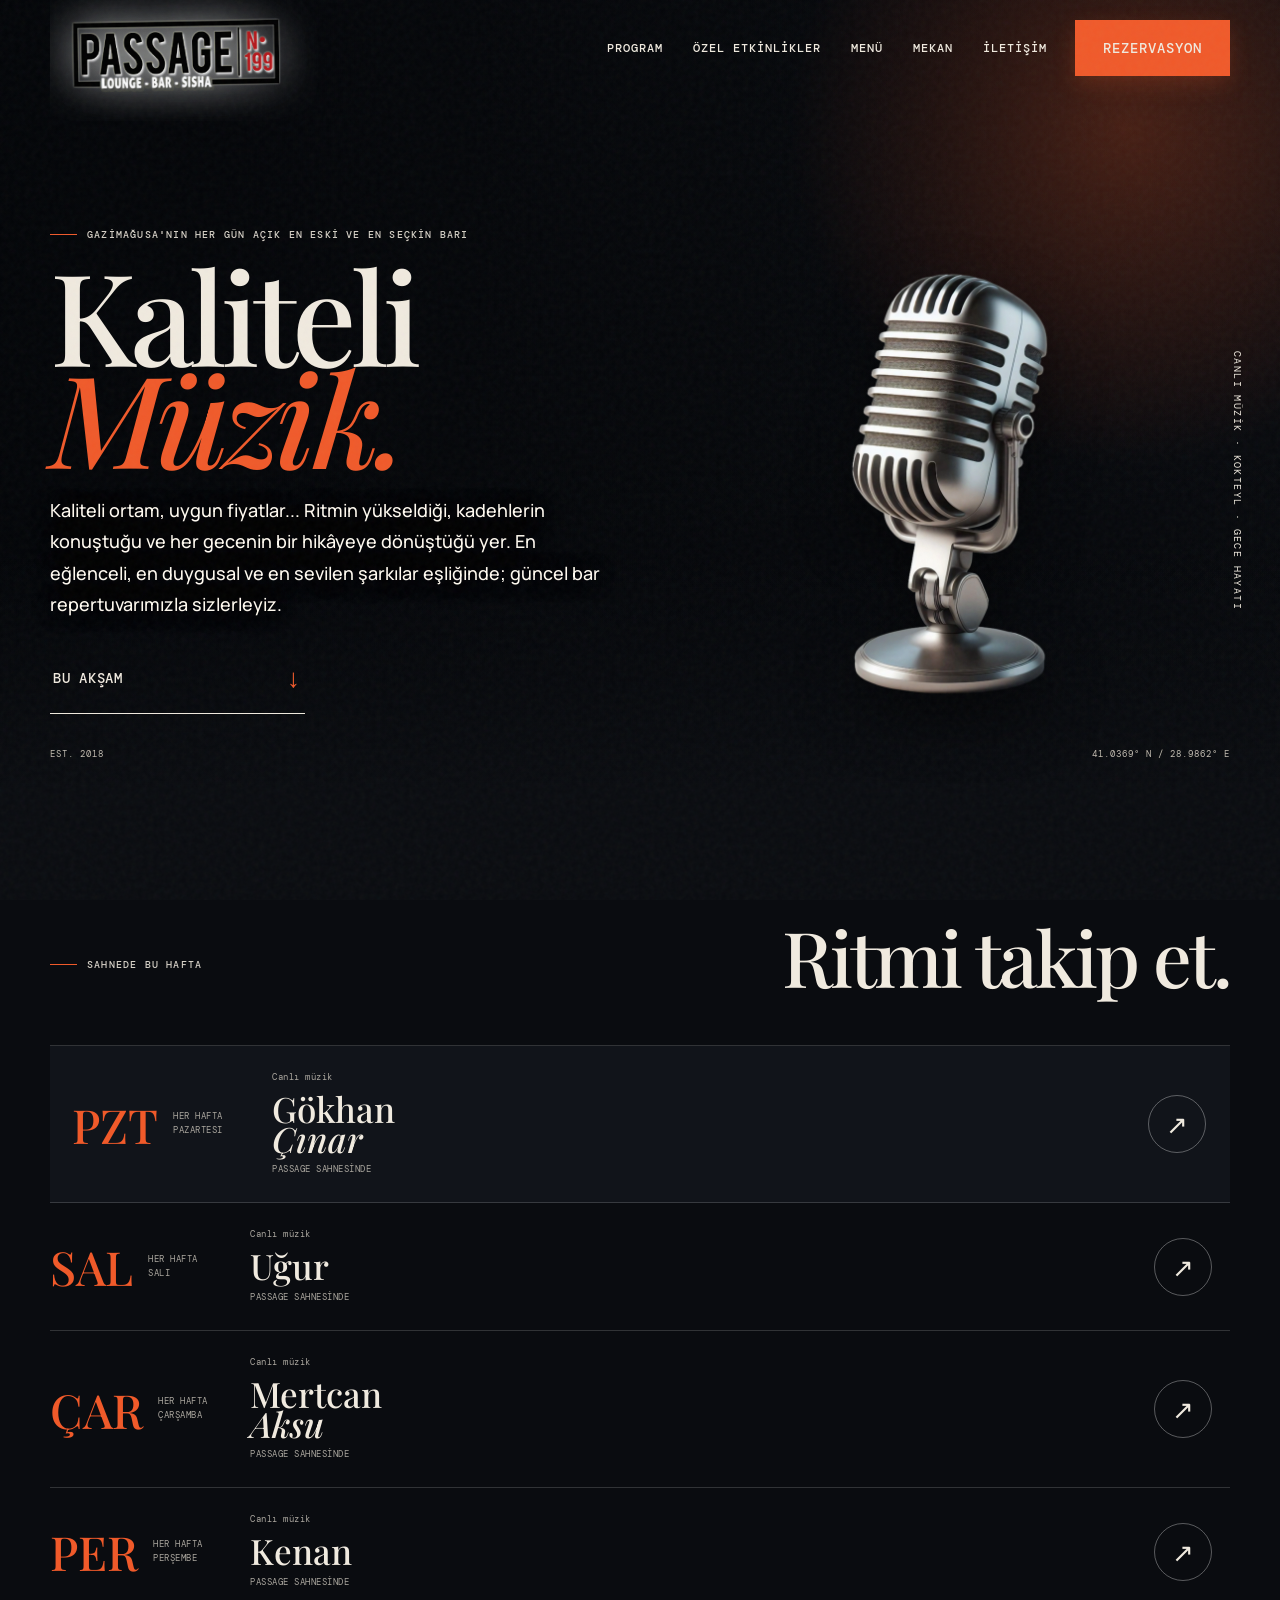
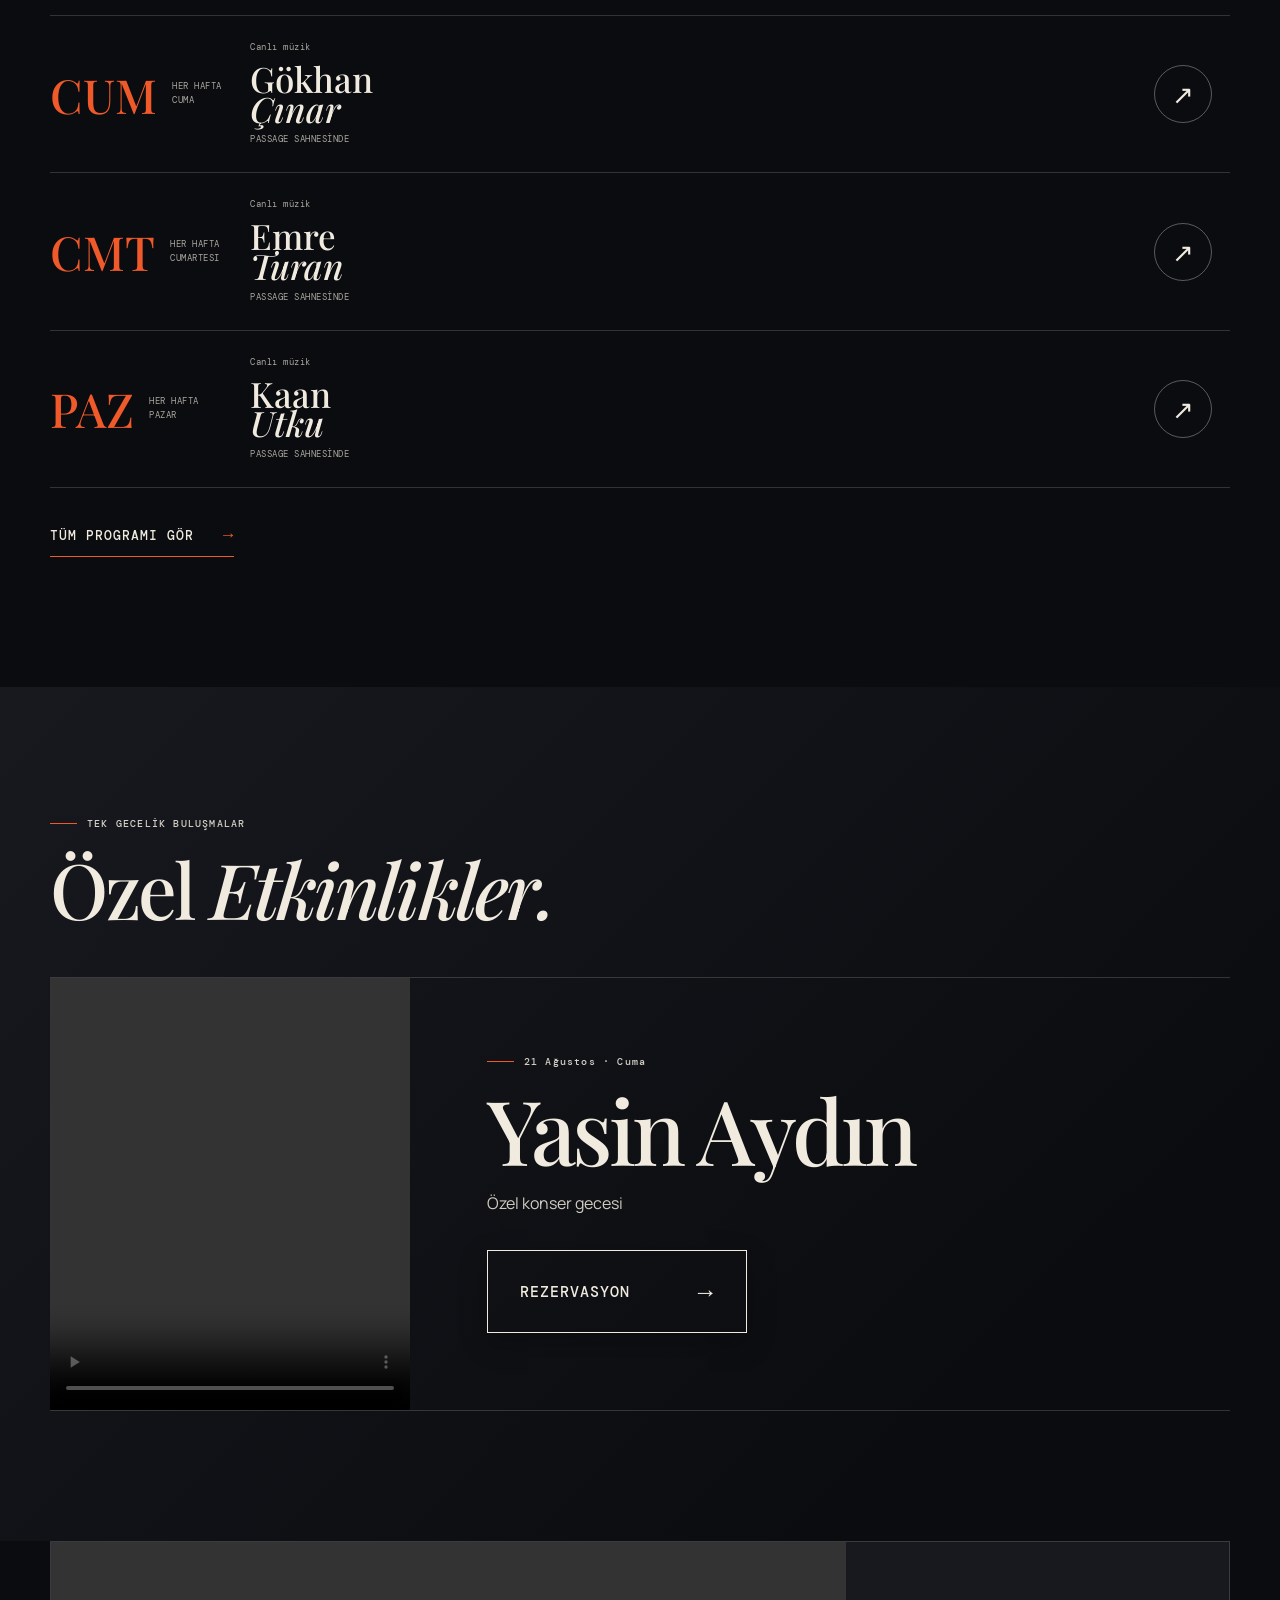
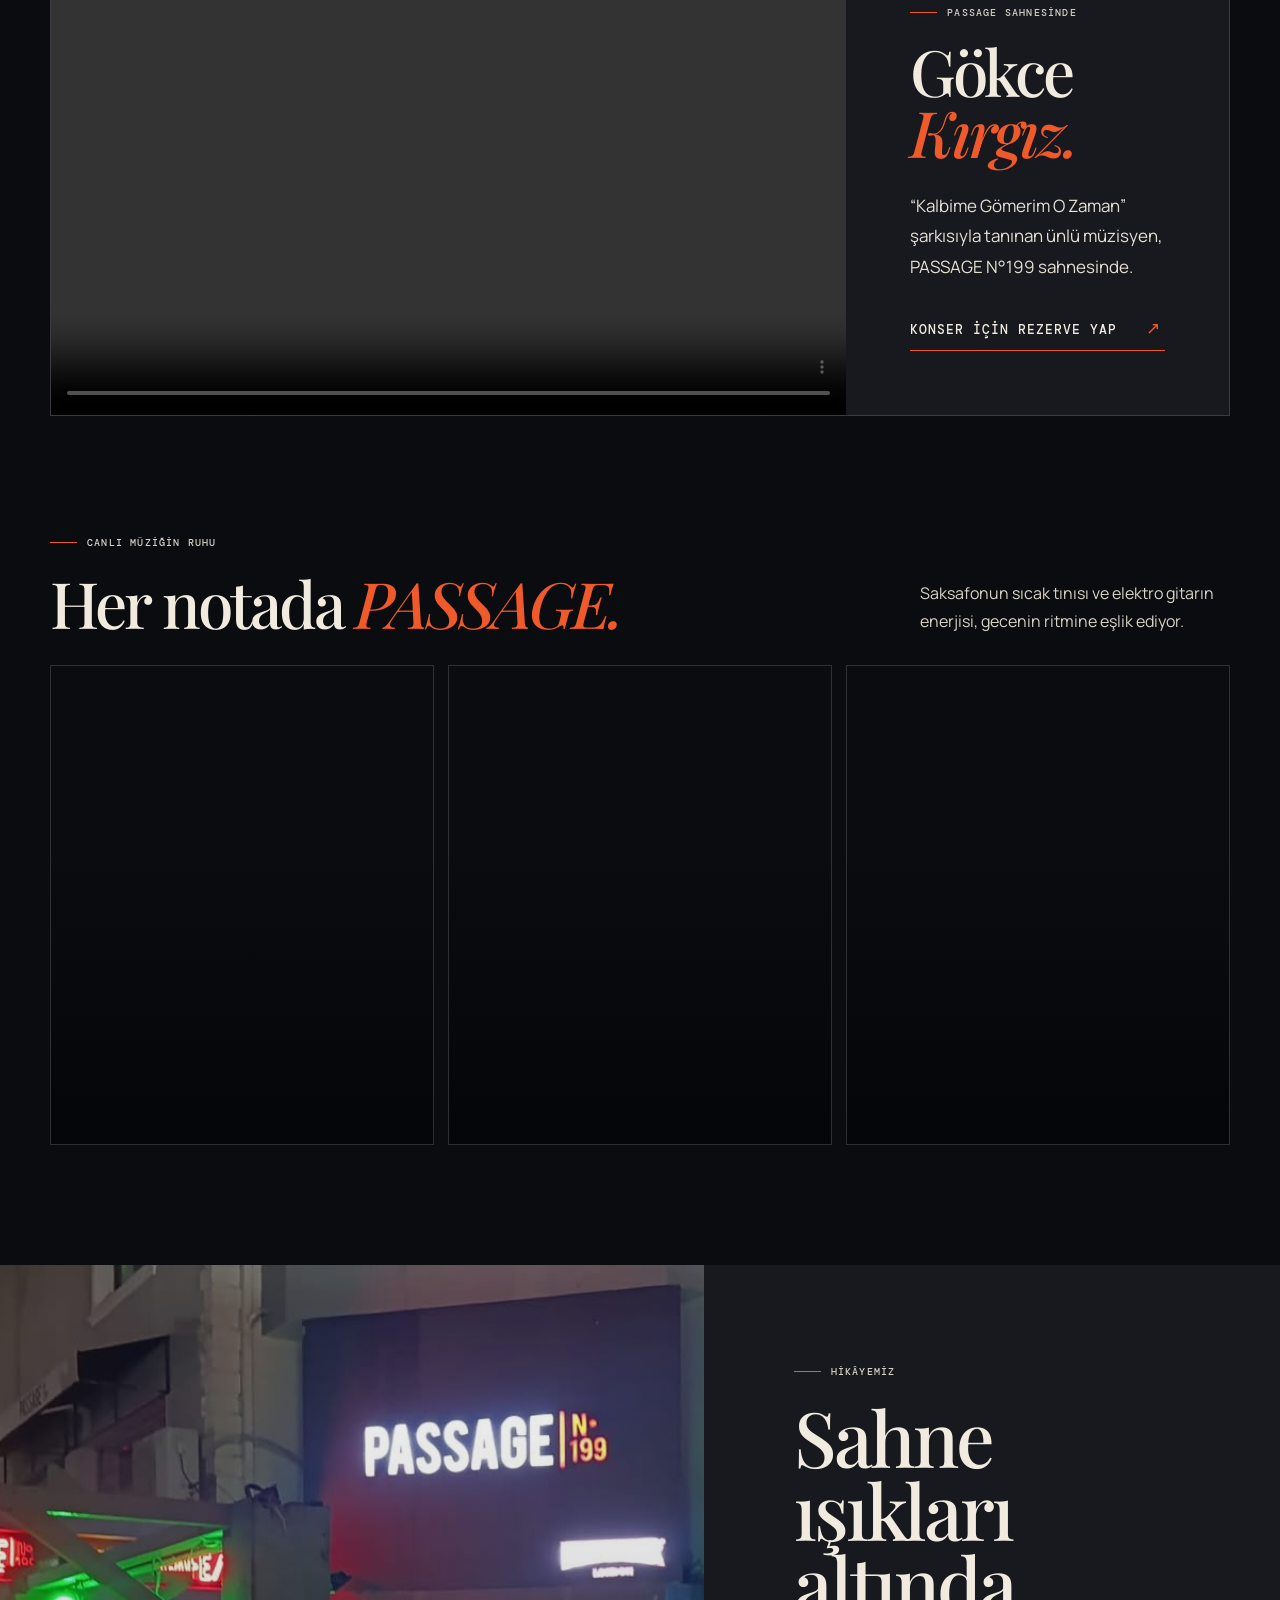
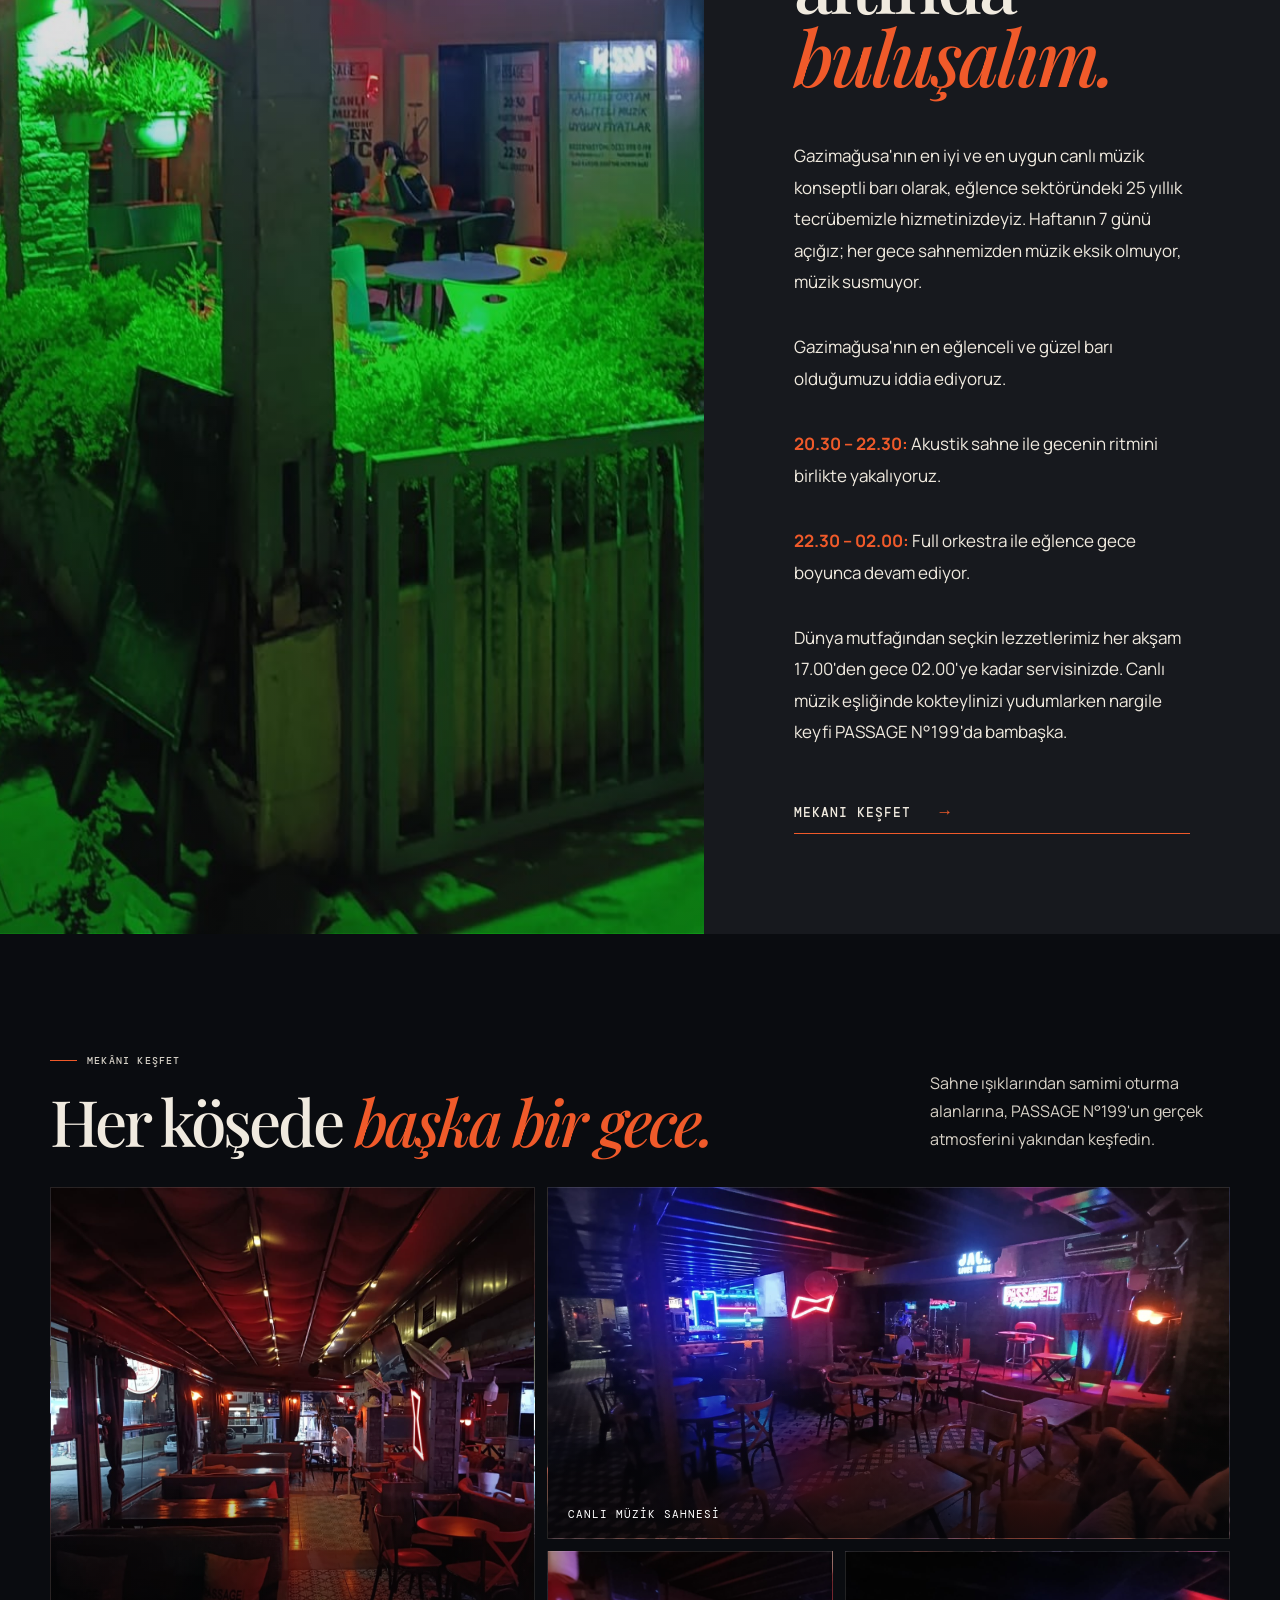
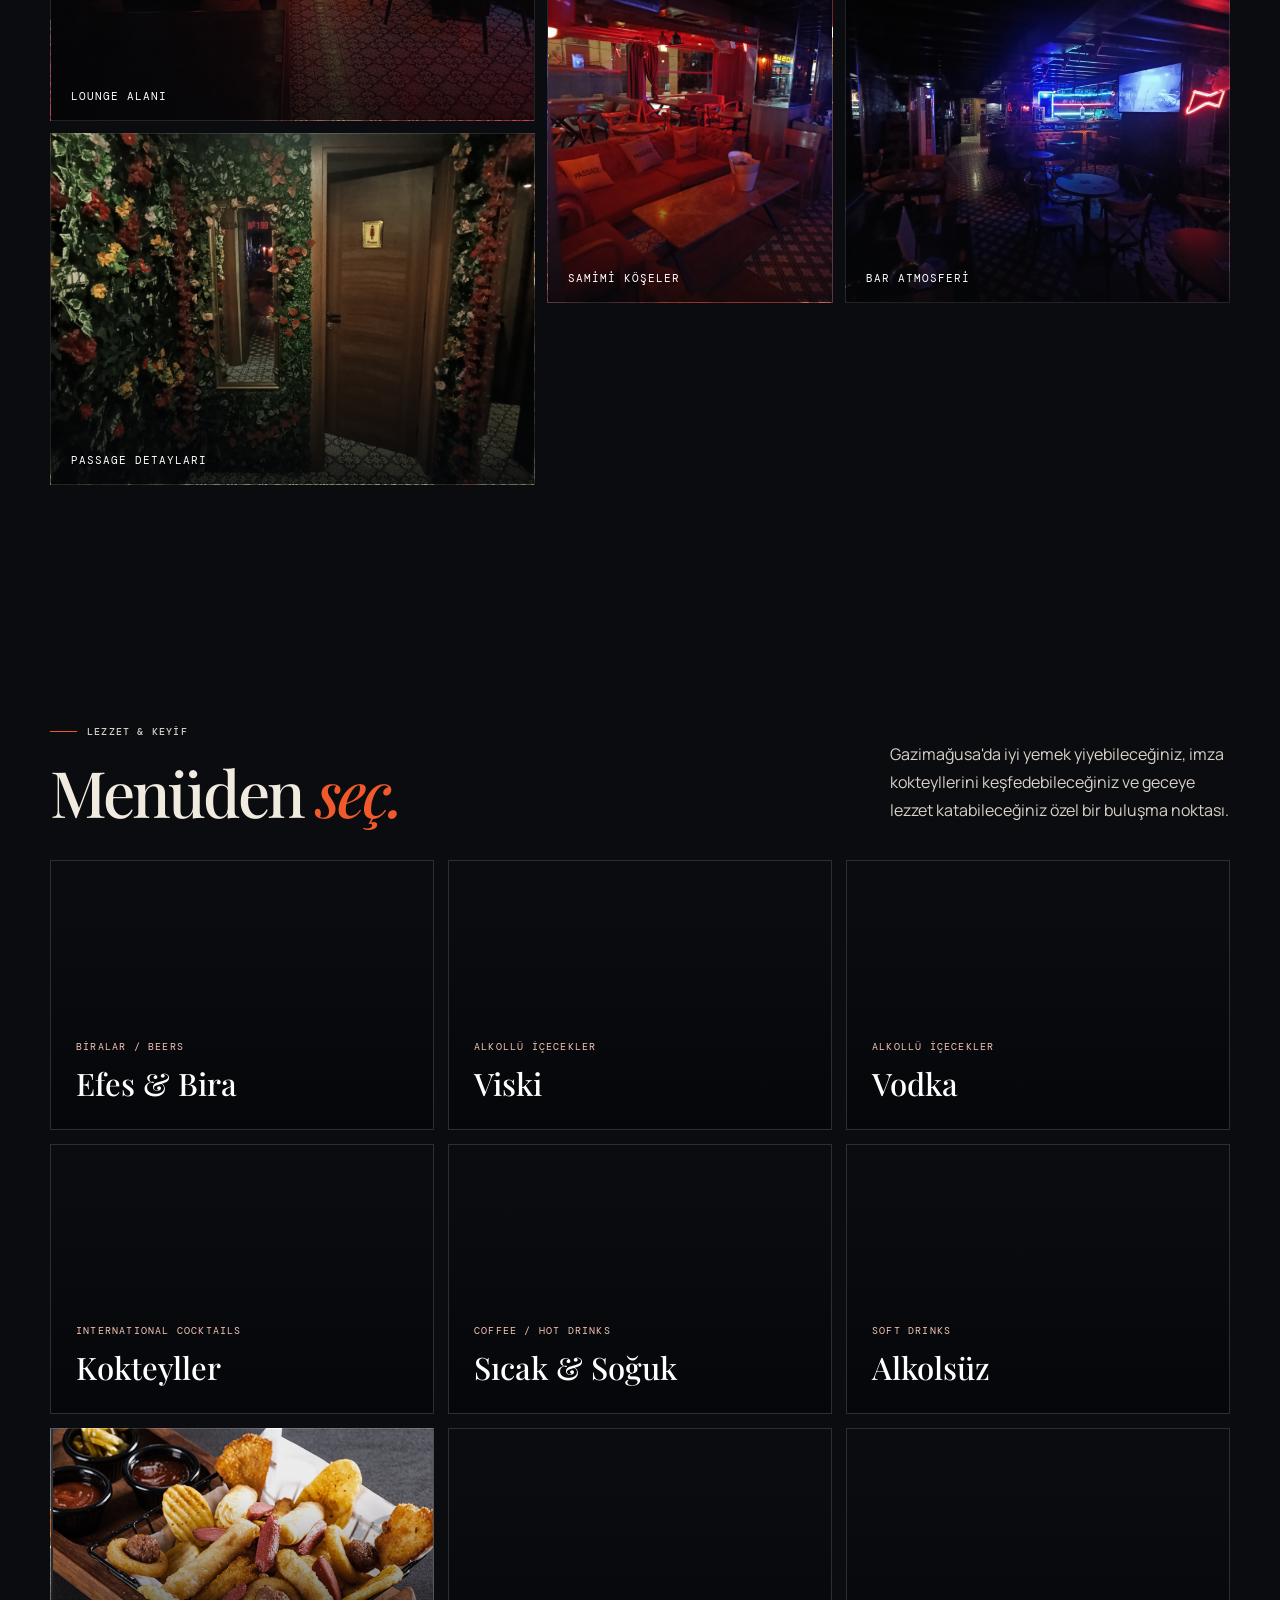
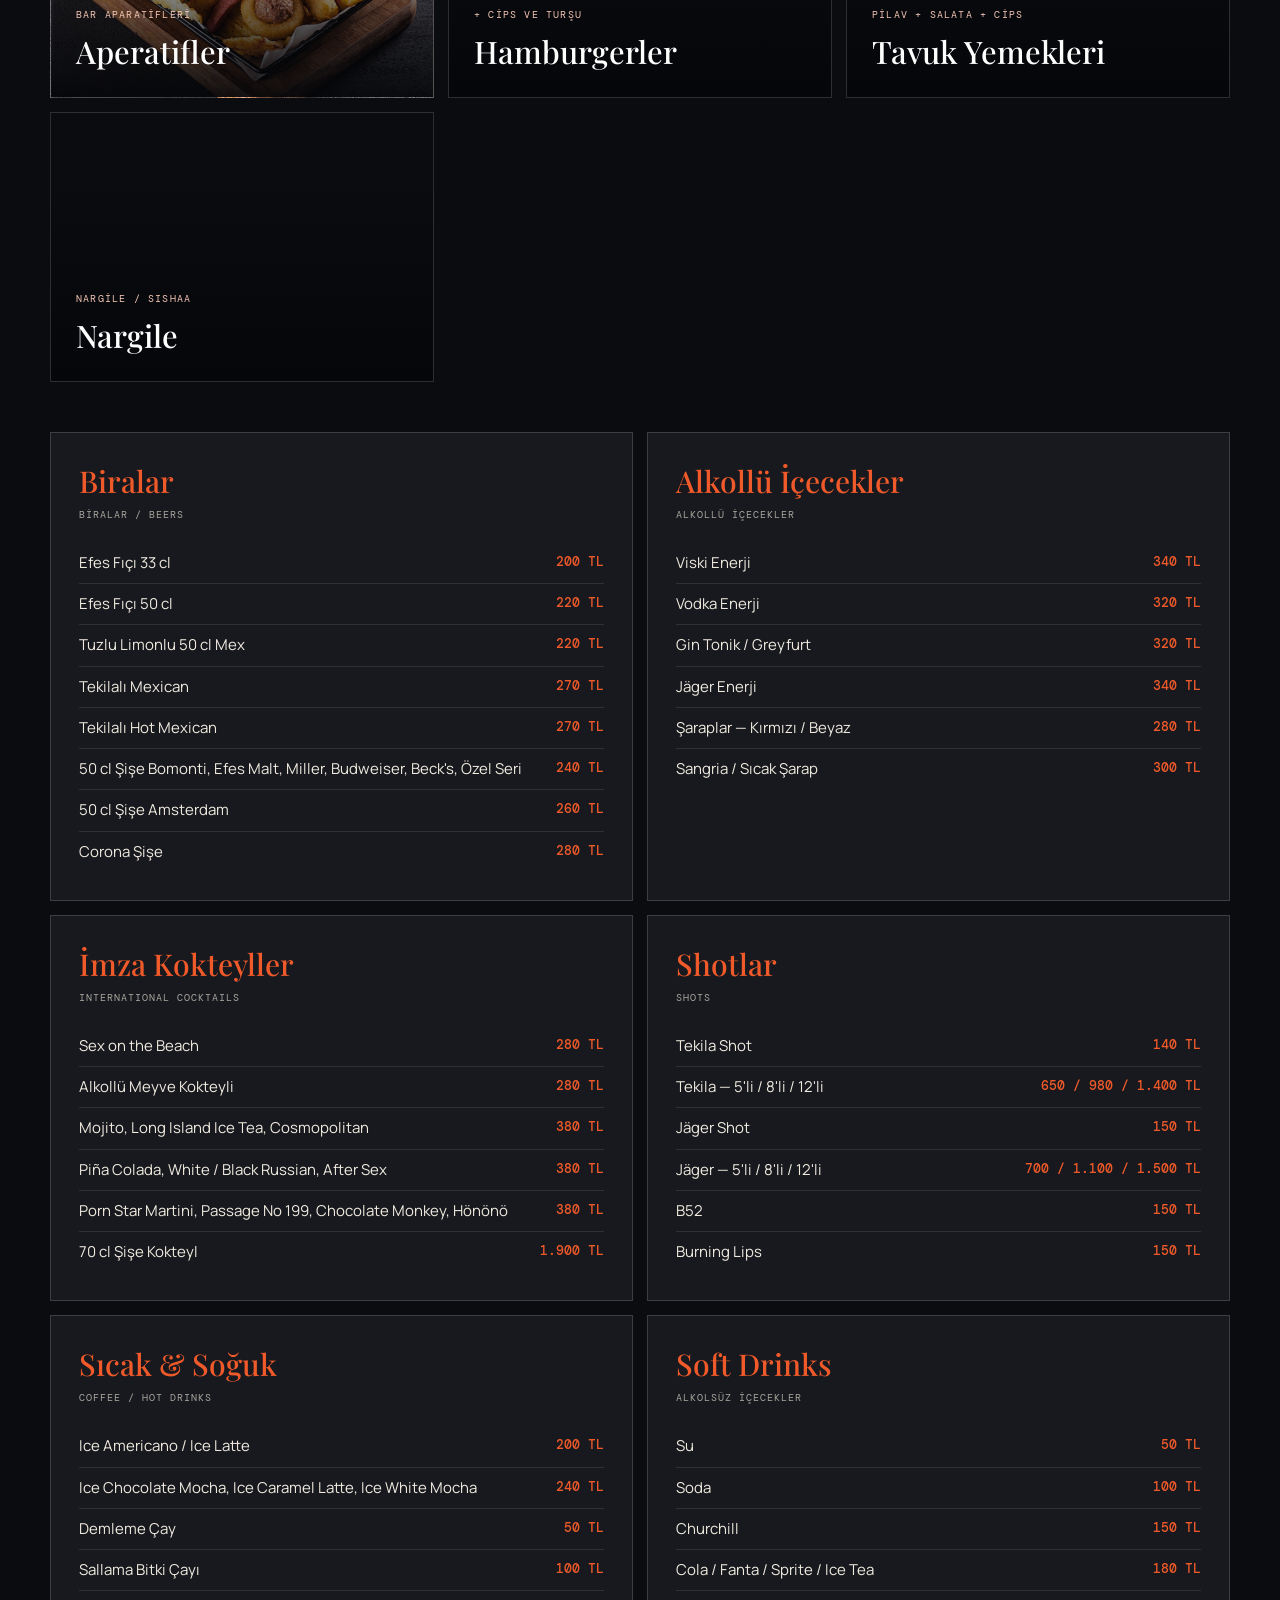
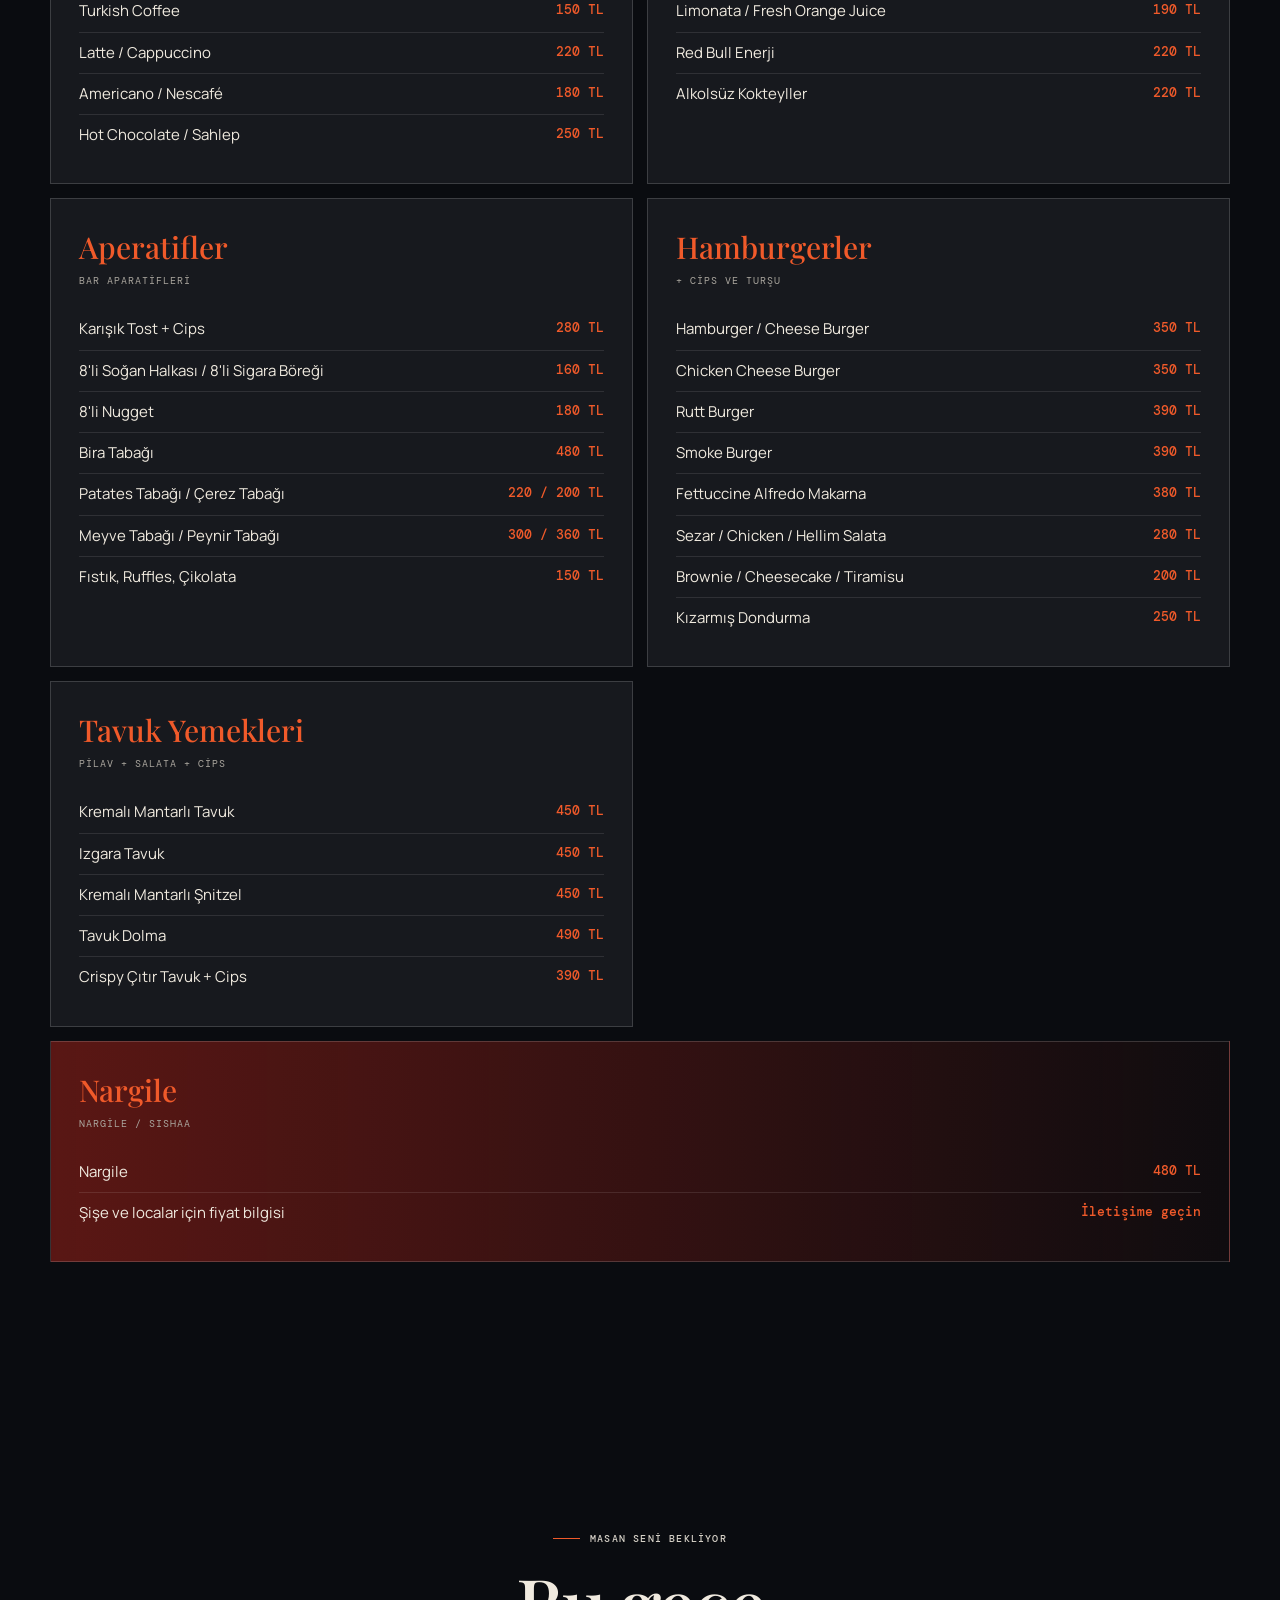
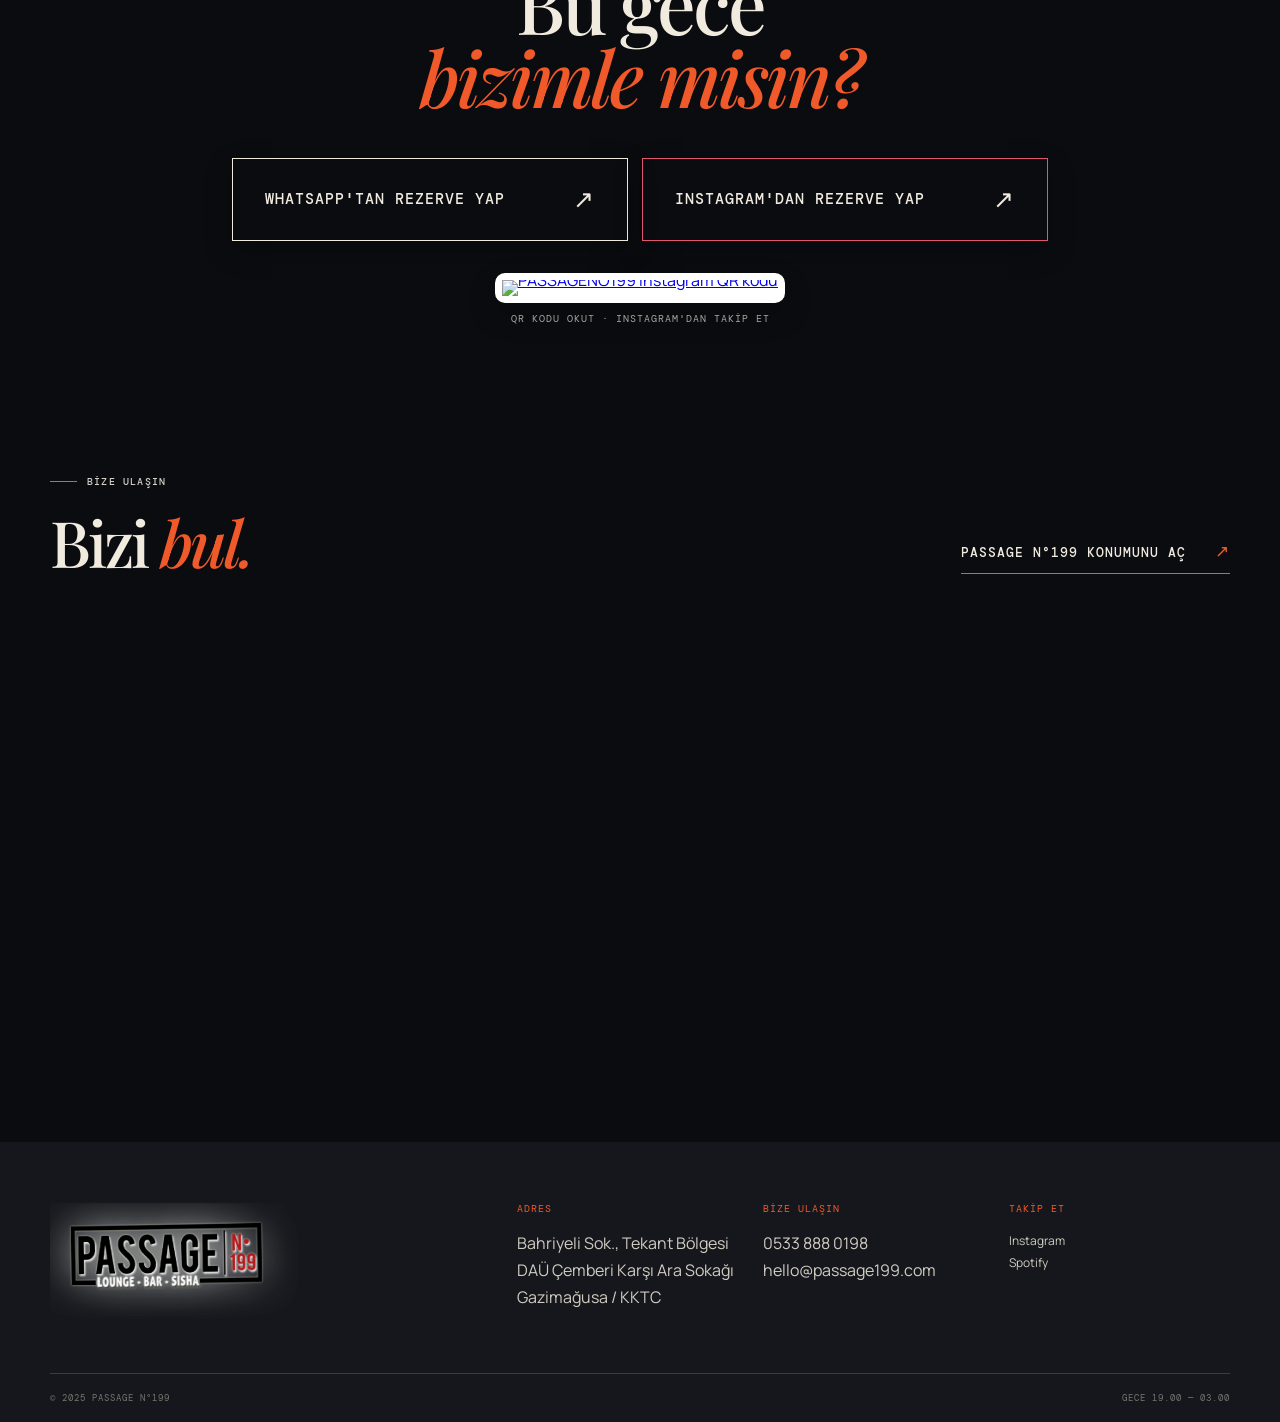
==== index.html @ 7a44f614 "Şifre oluşturma akışını düzelt" ====
<!DOCTYPE html>
<html lang="tr">
<head>
  <meta charset="UTF-8" />
  <meta name="viewport" content="width=device-width, initial-scale=1.0" />
  <meta name="description" content="PASSAGE N°199 - kaliteli müzik, kaliteli ortam, uygun fiyatlar." />
  <title>PASSAGE N°199 | Lounge · Bar · Sisha</title>
  <link rel="preconnect" href="https://fonts.googleapis.com" />
  <link rel="preconnect" href="https://fonts.gstatic.com" crossorigin />
  <link href="https://fonts.googleapis.com/css2?family=DM+Mono:wght@400;500&family=Manrope:wght@400;500;600;700&family=Playfair+Display:ital,wght@0,500;0,600;1,500;1,600&display=swap" rel="stylesheet" />
  <link rel="stylesheet" href="style.css" />
  <link rel="stylesheet" href="mobile.css" />
  <link rel="stylesheet" href="special-events.css" />
  <style>
    nav{gap:26px}nav a{font-size:12px;letter-spacing:1px;position:relative;padding:13px 2px;transition:color .25s ease}nav a:not(.nav-cta)::after{content:"";position:absolute;left:2px;bottom:7px;width:0;height:2px;background:var(--orange);transition:width .25s ease}nav a:not(.nav-cta):hover{color:var(--orange)}nav a:not(.nav-cta):hover::after{width:calc(100% - 4px)}.nav-cta{padding:14px 20px!important;border-color:var(--orange)!important;background:var(--orange);box-shadow:0 8px 22px rgba(240,90,42,.2);transition:background .25s ease,transform .25s ease,box-shadow .25s ease}.nav-cta:hover{background:#ff6b3b!important;color:#fff;transform:translateY(-2px);box-shadow:0 12px 28px rgba(240,90,42,.35)}.round-link{width:220px;font-size:12px;padding:15px 2px;transition:color .25s ease,border-color .25s ease}.round-link:hover{color:var(--orange);border-color:var(--orange)}.text-link{font-size:12px;font-weight:500;letter-spacing:1px;transition:color .25s ease}.text-link:hover{color:var(--orange)}.reservation-button{font-size:13px;font-weight:500;padding:20px 26px;gap:55px;box-shadow:0 10px 26px rgba(0,0,0,.25)}.reservation-button:hover{transform:translateY(-3px);box-shadow:0 14px 30px rgba(240,90,42,.3)}.show>a{width:48px;height:48px;border:1px solid rgba(255,255,255,.32);border-radius:50%;display:grid;place-items:center;font-size:22px;transition:background .2s ease,border-color .2s ease,transform .2s ease}.show>a:hover{background:var(--orange);border-color:var(--orange);transform:rotate(45deg)}@media(max-width:700px){nav a{font-size:13px}.nav-cta{padding:13px 16px!important}.round-link{width:205px}.reservation-button{font-size:12px}}
  </style>
  <style>
    .nav-cta{font-size:14px!important;padding:18px 27px!important}.round-link{width:255px;font-size:14px;padding:18px 3px}.round-link b{font-size:26px}.reservation-button{font-size:15px;padding:24px 32px;gap:68px}.reservation-button b{font-size:25px}.show>a{width:58px;height:58px;font-size:26px}.text-link{font-size:13px;padding-bottom:11px}@media(max-width:700px){.nav-cta{font-size:13px!important;padding:16px 19px!important}.round-link{width:225px;font-size:13px}.reservation-button{font-size:13px;padding:21px 24px;gap:45px}.show>a{width:48px;height:48px;font-size:22px}}
  </style>
  <style>
    .hero{min-height:760px}.hero-text{margin-top:27px;margin-bottom:22px}@media(max-width:700px){.hero{height:790px;min-height:790px}.hero-copy{padding-top:175px}.hero-bottom{bottom:25px}}
  </style>
</head>
<body>
  <div class="noise" aria-hidden="true"></div>
  <header class="nav container">
    <a class="logo" href="#ana-sayfa" aria-label="Passage N°199 ana sayfa" style="display:block;width:270px;height:126px;overflow:hidden;transform:translateY(10px)"><img src="logo.png" alt="Passage N°199 Lounge Bar Sisha" style="width:550px;max-width:none;transform:translate(-146px,-177px);filter:brightness(1.1) contrast(1.08)" /></a>
    <button class="menu-toggle" aria-label="Menüyü aç" aria-expanded="false"><span></span><span></span></button>
    <nav>
      <a href="#program">PROGRAM</a>
      <a href="#ozel-etkinlikler">ÖZEL ETKİNLİKLER</a>
      <a href="#menu">MENÜ</a>
      <a href="#hikayemiz">MEKAN</a>
      <a href="#iletisim">İLETİŞİM</a>
      <a class="nav-cta" href="#rezervasyon">REZERVASYON</a>
    </nav>
  </header>

  <main id="ana-sayfa">
    <section class="hero">
      <div class="hero-glow"></div>
      <video muted autoplay loop playsinline preload="auto" aria-label="PASSAGE N°199 gece dış görünümü" style="position:absolute;inset:0;z-index:0;width:100%;height:100%;object-fit:cover;object-position:center;filter:contrast(1.16) saturate(1.14) brightness(.9)">
        <source src="passage-night.mp4" type="video/mp4" />
      </video>
      <div aria-hidden="true" style="position:absolute;inset:0;z-index:0;background:linear-gradient(90deg,rgba(3,5,8,.82) 0%,rgba(3,5,8,.44) 43%,rgba(3,5,8,.14) 100%),linear-gradient(0deg,rgba(3,5,8,.7) 0%,transparent 45%);pointer-events:none"></div>
      <img class="hero-microphone" src="vintage-microphone.webp" alt="" aria-hidden="true" style="position:absolute;z-index:1;right:7vw;top:122px;width:min(38vw,540px);height:calc(100% - 185px);object-fit:contain;object-position:center bottom;filter:drop-shadow(0 24px 28px rgba(0,0,0,.55));pointer-events:none" />
      <div class="hero-copy container">
        <p class="eyebrow"><span></span> GAZİMAĞUSA'NIN HER GÜN AÇIK EN ESKİ VE EN SEÇKİN BARI</p>
        <h1>Kaliteli<br /><i>Müzik.</i></h1>
        <p class="hero-text" style="width:min(570px,90%);font-size:18px;font-weight:500;line-height:1.75;color:#fffaf0;text-shadow:0 2px 20px rgba(0,0,0,.7)">Kaliteli ortam, uygun fiyatlar... Ritmin yükseldiği, kadehlerin konuştuğu ve her gecenin bir hikâyeye dönüştüğü yer. En eğlenceli, en duygusal ve en sevilen şarkılar eşliğinde; güncel bar repertuvarımızla sizlerleyiz.</p>
        <a class="round-link" href="#program"><span>BU AKŞAM</span><b>↓</b></a>
      </div>
      <div class="hero-side-note">CANLI MÜZİK · KOKTEYL · GECE HAYATI</div>
      <div class="hero-bottom container"><span>EST. 2018</span><span>41.0369° N / 28.9862° E</span></div>
    </section>

    <section id="program" class="program section container">
      <div class="section-intro">
        <p class="eyebrow"><span></span> SAHNEDE BU HAFTA</p>
        <h2>Ritmi takip et.</h2>
      </div>
      <div class="shows" id="weekly-program">
        <article class="show featured">
          <div class="date"><strong>PZT</strong><span>HER HAFTA<br />PAZARTESİ</span></div>
          <div class="show-info"><p>CANLI MÜZİK</p><h3>Gökhan<br /><i>Çınar</i></h3><span>PASSAGE SAHNESİNDE</span></div>
          <a href="#rezervasyon" aria-label="Gökhan Çınar için rezervasyon">↗</a>
        </article>
        <article class="show">
          <div class="date"><strong>SAL</strong><span>HER HAFTA<br />SALI</span></div>
          <div class="show-info"><p>CANLI MÜZİK</p><h3>Uğur</h3><span>PASSAGE SAHNESİNDE</span></div>
          <a href="#rezervasyon" aria-label="Uğur için rezervasyon">↗</a>
        </article>
        <article class="show">
          <div class="date"><strong>ÇAR</strong><span>HER HAFTA<br />ÇARŞAMBA</span></div>
          <div class="show-info"><p>CANLI MÜZİK</p><h3>Mertcan<br /><i>Aksu</i></h3><span>PASSAGE SAHNESİNDE</span></div>
          <a href="#rezervasyon" aria-label="Mertcan Aksu için rezervasyon">↗</a>
        </article>
        <article class="show">
          <div class="date"><strong>PER</strong><span>HER HAFTA<br />PERŞEMBE</span></div>
          <div class="show-info"><p>CANLI MÜZİK</p><h3>Kenan</h3><span>PASSAGE SAHNESİNDE</span></div>
          <a href="#rezervasyon" aria-label="Kenan için rezervasyon">↗</a>
        </article>
        <article class="show featured">
          <div class="date"><strong>CUM</strong><span>HER HAFTA<br />CUMA</span></div>
          <div class="show-info"><p>ÖZEL GECE</p><h3>Her Hafta<br /><i>Konser</i></h3><span>CANLI PERFORMANS</span></div>
          <a href="#rezervasyon" aria-label="Cuma konseri için rezervasyon">↗</a>
        </article>
        <article class="show">
          <div class="date"><strong>CMT</strong><span>HER HAFTA<br />CUMARTESİ</span></div>
          <div class="show-info"><p>CANLI MÜZİK</p><h3>Emre<br /><i>Turan</i></h3><span>PASSAGE SAHNESİNDE</span></div>
          <a href="#rezervasyon" aria-label="Emre Turan için rezervasyon">↗</a>
        </article>
        <article class="show">
          <div class="date"><strong>PAZ</strong><span>HER HAFTA<br />PAZAR</span></div>
          <div class="show-info"><p>CANLI MÜZİK</p><h3>Kaan<br /><i>Utku</i></h3><span>PASSAGE SAHNESİNDE</span></div>
          <a href="#rezervasyon" aria-label="Kaan Utku için rezervasyon">↗</a>
        </article>
        <article class="show featured">
          <div class="date"><strong>07</strong><span>AĞUSTOS 2026<br />CUMA</span></div>
          <div class="show-info"><p>İLERİ TARİHLİ ÖZEL ETKİNLİK</p><h3>Gökce<br /><i>Kırgız</i></h3><span>PASSAGE SAHNESİNDE</span></div>
          <a href="#gokce-kirkiz" aria-label="Gökce Kırgız konser videosunu izle">↗</a>
        </article>
      </div>
      <a class="text-link" href="#iletisim">TÜM PROGRAMI GÖR <span>→</span></a>
    </section>

    <section id="ozel-etkinlikler" class="section special-events-section" aria-labelledby="ozel-etkinlikler-baslik">
      <div class="container">
        <div class="section-intro">
          <div>
            <p class="eyebrow"><span></span> TEK GECELİK BULUŞMALAR</p>
            <h2 id="ozel-etkinlikler-baslik">Özel <i>Etkinlikler.</i></h2>
          </div>
        </div>
        <div id="special-events" class="special-events" aria-live="polite">
          <article class="special-event">
            <video controls playsinline preload="metadata" poster="" aria-label="Yasin Aydın özel konser videosu">
              <source src="YASiN AYDIN KİM O SAKALLI.mp4" type="video/mp4" />
              Tarayıcınız video oynatmayı desteklemiyor.
            </video>
            <div class="special-event-copy">
              <p class="eyebrow"><span></span> 21 AĞUSTOS · CUMA</p>
              <h3>Yasin Aydın</h3>
              <p>Özel konser gecesi</p>
              <a class="reservation-button" href="#rezervasyon">REZERVASYON <b>→</b></a>
            </div>
          </article>
        </div>
      </div>
    </section>

    <section id="gokce-kirkiz" class="container" aria-labelledby="gokce-baslik" style="padding:0 0 120px">
      <div style="display:grid;grid-template-columns:minmax(0,1.35fr) minmax(280px,.65fr);background:#17191e;border:1px solid rgba(255,255,255,.15)">
        <video controls playsinline preload="metadata" aria-label="Gökce Kırgız Passage N°199 konser videosu" style="display:block;width:100%;height:100%;min-height:420px;object-fit:cover;background:#060709">
          <source src="gokce-kirkiz-konser.mp4" type="video/mp4" />
          Tarayıcınız video oynatmayı desteklemiyor.
        </video>
        <div style="padding:clamp(32px,5vw,70px);display:flex;flex-direction:column;justify-content:center">
          <p class="eyebrow"><span></span> PASSAGE SAHNESİNDE</p>
          <h2 id="gokce-baslik" style="font-size:clamp(42px,5vw,68px);letter-spacing:-3px;line-height:.95">Gökce<br /><i style="color:var(--orange)">Kırgız.</i></h2>
          <p style="font-size:17px;line-height:1.8;color:#e6dfd4;margin:28px 0 0">“Kalbime Gömerim O Zaman” şarkısıyla tanınan ünlü müzisyen, PASSAGE N°199 sahnesinde.</p>
          <a class="text-link" href="#rezervasyon">KONSER İÇİN REZERVE YAP <span>↗</span></a>
        </div>
      </div>
      <style>@media(max-width:700px){#gokce-kirkiz>div{grid-template-columns:1fr!important}#gokce-kirkiz video{min-height:260px!important}}</style>
    </section>

    <section class="container" aria-labelledby="muzik-ruh-baslik" style="padding:0 0 120px">
      <div style="display:flex;justify-content:space-between;align-items:end;gap:24px;margin-bottom:30px">
        <div><p class="eyebrow"><span></span> CANLI MÜZİĞİN RUHU</p><h2 id="muzik-ruh-baslik" style="font-size:clamp(42px,5vw,68px);letter-spacing:-3px;line-height:1">Her notada <i style="color:var(--orange)">PASSAGE.</i></h2></div>
        <p style="max-width:310px;margin:0;color:#d8d2c7;font-size:16px;line-height:1.75">Saksafonun sıcak tınısı ve elektro gitarın enerjisi, gecenin ritmine eşlik ediyor.</p>
      </div>
      <style>.instrument-visuals{display:grid;grid-template-columns:repeat(3,1fr);gap:14px}.instrument-visual{position:relative;min-height:480px;overflow:hidden;background-size:cover;background-position:center;border:1px solid rgba(255,255,255,.15)}.instrument-visual::after{content:"";position:absolute;inset:0;background:linear-gradient(0deg,rgba(3,4,7,.82),transparent 62%)}.instrument-visual span{position:absolute;z-index:1;left:28px;bottom:24px;font:500 clamp(28px,3vw,46px) 'Playfair Display',serif;color:#fff}@media(max-width:700px){.instrument-visuals{grid-template-columns:1fr}.instrument-visual{min-height:330px}}</style>
      <div class="instrument-visuals">
        <div class="instrument-visual" role="img" aria-label="Saksafon sahne görseli" style="background-image:url('https://unsplash.com/photos/0h2F-Ib2Zdo/download?force=true&w=1400')"></div>
        <div class="instrument-visual" role="img" aria-label="Elektro gitar sahne görseli" style="background-image:url('https://unsplash.com/photos/5We0NIxfO-8/download?force=true&w=1400')"></div>
        <div class="instrument-visual" role="img" aria-label="Bateri sahne görseli" style="background-image:url('https://unsplash.com/photos/IWHYNzNWE6s/download?force=true&w=1400')"></div>
      </div>
    </section>

    <section id="hikayemiz" class="story">
      <div class="story-image" role="img" aria-label="PASSAGE N°199 dış mekân görünümü" style="background-image:linear-gradient(0deg,rgba(10,12,16,.38),rgba(10,12,16,.04)),url('passage-exterior.jpeg');background-position:center;background-size:cover"></div>
      <div class="story-copy">
        <p class="eyebrow"><span></span> HİKÂYEMİZ</p>
        <h2>Sahne ışıkları<br />altında <i>buluşalım.</i></h2>
        <p style="font-size:17px;line-height:1.85;color:#f0eadf">Gazimağusa'nın en iyi ve en uygun canlı müzik konseptli barı olarak, eğlence sektöründeki 25 yıllık tecrübemizle hizmetinizdeyiz. Haftanın 7 günü açığız; her gece sahnemizden müzik eksik olmuyor, müzik susmuyor.</p>
        <p style="font-size:17px;line-height:1.85;color:#f0eadf">Gazimağusa'nın en eğlenceli ve güzel barı olduğumuzu iddia ediyoruz.</p>
        <p style="font-size:17px;line-height:1.85;color:#f0eadf"><strong style="color:var(--orange)">20.30 – 22.30:</strong> Akustik sahne ile gecenin ritmini birlikte yakalıyoruz.</p>
        <p style="font-size:17px;line-height:1.85;color:#f0eadf"><strong style="color:var(--orange)">22.30 – 02.00:</strong> Full orkestra ile eğlence gece boyunca devam ediyor.</p>
        <p style="font-size:17px;line-height:1.85;color:#f0eadf">Dünya mutfağından seçkin lezzetlerimiz her akşam 17.00'den gece 02.00'ye kadar servisinizde. Canlı müzik eşliğinde kokteylinizi yudumlarken nargile keyfi PASSAGE N°199'da bambaşka.</p>
        <a class="text-link" href="#iletisim">MEKANI KEŞFET <span>→</span></a>
      </div>
    </section>

    <section class="container venue-gallery" aria-labelledby="mekan-galeri-baslik" style="padding:120px 0">
      <div style="display:flex;justify-content:space-between;align-items:end;gap:24px;margin-bottom:34px">
        <div>
          <p class="eyebrow"><span></span> MEKÂNI KEŞFET</p>
          <h2 id="mekan-galeri-baslik" style="font-size:clamp(42px,5vw,68px);letter-spacing:-3px;line-height:1">Her köşede <i style="color:var(--orange)">başka bir gece.</i></h2>
        </div>
        <p style="max-width:300px;margin:0;color:#d8d2c7;font-size:16px;line-height:1.75">Sahne ışıklarından samimi oturma alanlarına, PASSAGE N°199'un gerçek atmosferini yakından keşfedin.</p>
      </div>
      <style>
        .venue-grid{display:grid;grid-template-columns:repeat(12,1fr);grid-auto-rows:170px;gap:12px}.venue-photo{position:relative;margin:0;overflow:hidden;background-size:cover;background-position:center;border:1px solid rgba(255,255,255,.12)}.venue-photo::after{content:"";position:absolute;inset:0;background:linear-gradient(0deg,rgba(5,6,9,.8),transparent 55%);transition:opacity .3s ease}.venue-photo:hover::after{opacity:.45}.venue-photo figcaption{position:absolute;z-index:1;left:20px;bottom:17px;font:11px 'DM Mono',monospace;letter-spacing:1px;color:#fff}.venue-photo:nth-child(1){grid-column:span 5;grid-row:span 3}.venue-photo:nth-child(2){grid-column:span 7;grid-row:span 2}.venue-photo:nth-child(3){grid-column:span 3;grid-row:span 2}.venue-photo:nth-child(4){grid-column:span 4;grid-row:span 2}.venue-photo:nth-child(5){grid-column:span 5;grid-row:span 2}@media(max-width:700px){.venue-grid{grid-template-columns:1fr 1fr;grid-auto-rows:190px}.venue-photo:nth-child(n){grid-column:span 1;grid-row:span 1}.venue-photo:nth-child(1){grid-column:span 2;grid-row:span 2}}
      </style>
      <div class="venue-grid">
        <figure class="venue-photo" style="background-image:url('mekan-01.jpg')"><figcaption>LOUNGE ALANI</figcaption></figure>
        <figure class="venue-photo" style="background-image:url('mekan-02.jpg')"><figcaption>CANLI MÜZİK SAHNESİ</figcaption></figure>
        <figure class="venue-photo" style="background-image:url('mekan-03.jpg')"><figcaption>SAMİMİ KÖŞELER</figcaption></figure>
        <figure class="venue-photo" style="background-image:url('mekan-04.jpg')"><figcaption>BAR ATMOSFERİ</figcaption></figure>
        <figure class="venue-photo" style="background-image:url('mekan-05.jpg')"><figcaption>PASSAGE DETAYLARI</figcaption></figure>
      </div>
    </section>

    <section id="menu" class="container" aria-labelledby="menu-baslik" style="padding:120px 0">
      <div style="display:flex;justify-content:space-between;align-items:end;gap:24px;margin-bottom:36px">
        <div>
          <p class="eyebrow"><span></span> LEZZET & KEYİF</p>
          <h2 id="menu-baslik" style="font-size:clamp(42px,5vw,68px);letter-spacing:-3px;line-height:1">Menüden <i style="color:var(--orange)">seç.</i></h2>
        </div>
        <p style="max-width:340px;margin:0;color:#d8d2c7;font-size:16px;line-height:1.75">Gazimağusa'da iyi yemek yiyebileceğiniz, imza kokteyllerini keşfedebileceğiniz ve geceye lezzet katabileceğiniz özel bir buluşma noktası.</p>
      </div>
      <style>
        .drink-gallery{display:grid;grid-template-columns:repeat(3,1fr);gap:14px;margin-bottom:18px}.drink-card{position:relative;min-height:270px;overflow:hidden;display:flex;align-items:flex-end;padding:25px;text-decoration:none;color:#fff;background-size:cover;background-position:center;isolation:isolate;border:1px solid rgba(255,255,255,.14);transition:transform .3s ease,border-color .3s ease,box-shadow .3s ease}.drink-card::before{content:"";position:absolute;inset:0;background:linear-gradient(0deg,rgba(5,6,9,.94),rgba(5,6,9,.08) 75%);z-index:-1;transition:background .3s ease}.drink-card:hover{transform:translateY(-6px);border-color:var(--orange);box-shadow:0 18px 40px rgba(0,0,0,.35)}.drink-card:hover::before{background:linear-gradient(0deg,rgba(240,90,42,.88),rgba(5,6,9,.04) 75%)}.drink-card span{font:10px 'DM Mono',monospace;letter-spacing:1.2px;color:#f5c6b5}.drink-card strong{display:block;margin-top:7px;font:500 31px 'Playfair Display',serif}@media(max-width:800px){.drink-gallery{grid-template-columns:repeat(2,1fr)}.drink-card{min-height:220px}}@media(max-width:430px){.drink-gallery{grid-template-columns:1fr}.drink-card{min-height:190px}}
      </style>
      <div class="drink-gallery" aria-label="İçecek kategorileri">
        <a class="drink-card" href="#bira" aria-label="Bira menüsüne git" style="background-image:url('https://images.unsplash.com/photo-1510812431401-41d2bd2722f3?auto=format&fit=crop&w=900&q=85')"><div><span>BİRALAR / BEERS</span><strong>Efes & Bira</strong></div></a>
        <a class="drink-card" href="#viski-vodka" aria-label="Viski menüsüne git" style="background-image:url('https://images.unsplash.com/photo-1527281400683-1aae777175f8?auto=format&fit=crop&w=900&q=85')"><div><span>ALKOLLÜ İÇECEKLER</span><strong>Viski</strong></div></a>
        <a class="drink-card" href="#viski-vodka" aria-label="Vodka menüsüne git" style="background-image:url('https://images.unsplash.com/photo-1513558161293-cdaf765ed2fd?auto=format&fit=crop&w=900&q=85')"><div><span>ALKOLLÜ İÇECEKLER</span><strong>Vodka</strong></div></a>
        <a class="drink-card" href="#kokteyller" aria-label="Kokteyl menüsüne git" style="background-image:url('https://images.unsplash.com/photo-1536935338788-846bb9981813?auto=format&fit=crop&w=900&q=85')"><div><span>INTERNATIONAL COCKTAILS</span><strong>Kokteyller</strong></div></a>
        <a class="drink-card" href="#sicak-soguk" aria-label="Sıcak ve soğuk içecekler menüsüne git" style="background-image:url('https://images.unsplash.com/photo-1495474472287-4d71bcdd2085?auto=format&fit=crop&w=900&q=85')"><div><span>COFFEE / HOT DRINKS</span><strong>Sıcak & Soğuk</strong></div></a>
        <a class="drink-card" href="#soft-drinks" aria-label="Alkolsüz içecekler menüsüne git" style="background-image:url('https://images.unsplash.com/photo-1544145945-f90425340c7e?auto=format&fit=crop&w=900&q=85')"><div><span>SOFT DRINKS</span><strong>Alkolsüz</strong></div></a>
        <a class="drink-card" href="#aperatifler" aria-label="Aperatifler menüsüne git" style="background-image:url('aperatif-tabagi.png')"><div><span>BAR APARATİFLERİ</span><strong>Aperatifler</strong></div></a>
        <a class="drink-card" href="#hamburgerler" aria-label="Hamburgerler menüsüne git" style="background-image:url('https://images.unsplash.com/photo-1568901346375-23c9450c58cd?auto=format&fit=crop&w=900&q=85')"><div><span>+ CİPS VE TURŞU</span><strong>Hamburgerler</strong></div></a>
        <a class="drink-card" href="#tavuk-yemekleri" aria-label="Tavuk yemekleri menüsüne git" style="background-image:url('https://images.unsplash.com/photo-1604908176997-125f25cc6f3d?auto=format&fit=crop&w=900&q=85')"><div><span>PİLAV + SALATA + CİPS</span><strong>Tavuk Yemekleri</strong></div></a>
        <a class="drink-card" href="#nargile" aria-label="Nargile menüsüne git" style="background-image:url('https://unsplash.com/photos/OUGqm1DjYIc/download?force=true&w=900')"><div><span>NARGİLE / SISHAA</span><strong>Nargile</strong></div></a>
      </div>
      <div style="display:none">
        <a href="#iletisim" style="display:block;min-height:135px;padding:25px;text-decoration:none;color:var(--cream);background:#17191e;border:1px solid rgba(255,255,255,.16)"><span style="display:block;color:var(--orange);font:10px 'DM Mono',monospace;letter-spacing:1px">01</span><strong style="display:block;margin-top:35px;font:500 26px 'Playfair Display',serif">Başlangıçlar</strong></a>
        <a href="#iletisim" style="display:block;min-height:135px;padding:25px;text-decoration:none;color:var(--cream);background:#17191e;border:1px solid rgba(255,255,255,.16)"><span style="display:block;color:var(--orange);font:10px 'DM Mono',monospace;letter-spacing:1px">02</span><strong style="display:block;margin-top:35px;font:500 26px 'Playfair Display',serif">Dünya Mutfağı</strong></a>
        <a href="#iletisim" style="display:block;min-height:135px;padding:25px;text-decoration:none;color:var(--cream);background:#17191e;border:1px solid rgba(255,255,255,.16)"><span style="display:block;color:var(--orange);font:10px 'DM Mono',monospace;letter-spacing:1px">03</span><strong style="display:block;margin-top:35px;font:500 26px 'Playfair Display',serif">Ana Yemekler</strong></a>
        <a href="#iletisim" style="display:block;min-height:135px;padding:25px;text-decoration:none;color:var(--cream);background:#17191e;border:1px solid rgba(255,255,255,.16)"><span style="display:block;color:var(--orange);font:10px 'DM Mono',monospace;letter-spacing:1px">04</span><strong style="display:block;margin-top:35px;font:500 26px 'Playfair Display',serif">Atıştırmalıklar</strong></a>
        <a href="#iletisim" style="display:block;min-height:135px;padding:25px;text-decoration:none;color:var(--cream);background:#17191e;border:1px solid rgba(255,255,255,.16)"><span style="display:block;color:var(--orange);font:10px 'DM Mono',monospace;letter-spacing:1px">05</span><strong style="display:block;margin-top:35px;font:500 26px 'Playfair Display',serif">İmza Kokteyller</strong></a>
        <a href="#iletisim" style="display:block;min-height:135px;padding:25px;text-decoration:none;color:var(--cream);background:#17191e;border:1px solid rgba(255,255,255,.16)"><span style="display:block;color:var(--orange);font:10px 'DM Mono',monospace;letter-spacing:1px">06</span><strong style="display:block;margin-top:35px;font:500 26px 'Playfair Display',serif">İçecekler</strong></a>
        <a href="#iletisim" style="display:block;min-height:135px;padding:25px;text-decoration:none;color:var(--cream);background:#17191e;border:1px solid rgba(255,255,255,.16)"><span style="display:block;color:var(--orange);font:10px 'DM Mono',monospace;letter-spacing:1px">07</span><strong style="display:block;margin-top:35px;font:500 26px 'Playfair Display',serif">Nargile</strong></a>
      </div>
      <style>
        .menu-detail-grid{display:grid;grid-template-columns:repeat(2,minmax(0,1fr));gap:14px;margin-top:50px}.menu-detail{background:#17191e;border:1px solid rgba(255,255,255,.16);padding:28px}.menu-detail h3{font-size:30px;color:var(--orange);margin-bottom:22px}.menu-detail h3 small{display:block;margin-top:7px;color:#aaa69e;font:10px 'DM Mono',monospace;letter-spacing:1px}.menu-detail ul{padding:0;margin:0;list-style:none}.menu-detail li{display:flex;justify-content:space-between;gap:16px;padding:10px 0;border-bottom:1px solid rgba(255,255,255,.1);font-size:15px;line-height:1.35}.menu-detail li:last-child{border-bottom:0}.menu-detail li span:last-child{color:var(--orange);font:500 13px 'DM Mono',monospace;white-space:nowrap}.menu-highlight{grid-column:span 2;background:linear-gradient(100deg,#82241d,#251315)}@media(max-width:700px){.menu-detail-grid{grid-template-columns:1fr}.menu-highlight{grid-column:auto}.menu-detail{padding:22px}.menu-detail li{font-size:14px}}
      </style>
      <div class="menu-detail-grid" aria-label="PASSAGE N°199 fiyat menüsü">
        <article id="bira" class="menu-detail"><h3>Biralar <small>BİRALAR / BEERS</small></h3><ul>
          <li><span>Efes Fıçı 33 cl</span><span>200 TL</span></li><li><span>Efes Fıçı 50 cl</span><span>220 TL</span></li><li><span>Tuzlu Limonlu 50 cl Mex</span><span>220 TL</span></li><li><span>Tekilalı Mexican</span><span>270 TL</span></li><li><span>Tekilalı Hot Mexican</span><span>270 TL</span></li><li><span>50 cl Şişe Bomonti, Efes Malt, Miller, Budweiser, Beck's, Özel Seri</span><span>240 TL</span></li><li><span>50 cl Şişe Amsterdam</span><span>260 TL</span></li><li><span>Corona Şişe</span><span>280 TL</span></li>
        </ul></article>
        <article id="viski-vodka" class="menu-detail"><h3>Alkollü İçecekler <small>ALKOLLÜ İÇECEKLER</small></h3><ul>
          <li><span>Viski Enerji</span><span>340 TL</span></li><li><span>Vodka Enerji</span><span>320 TL</span></li><li><span>Gin Tonik / Greyfurt</span><span>320 TL</span></li><li><span>Jäger Enerji</span><span>340 TL</span></li><li><span>Şaraplar — Kırmızı / Beyaz</span><span>280 TL</span></li><li><span>Sangria / Sıcak Şarap</span><span>300 TL</span></li>
        </ul></article>
        <article id="kokteyller" class="menu-detail"><h3>İmza Kokteyller <small>INTERNATIONAL COCKTAILS</small></h3><ul>
          <li><span>Sex on the Beach</span><span>280 TL</span></li><li><span>Alkollü Meyve Kokteyli</span><span>280 TL</span></li><li><span>Mojito, Long Island Ice Tea, Cosmopolitan</span><span>380 TL</span></li><li><span>Piña Colada, White / Black Russian, After Sex</span><span>380 TL</span></li><li><span>Porn Star Martini, Passage No 199, Chocolate Monkey, Hönönö</span><span>380 TL</span></li><li><span>70 cl Şişe Kokteyl</span><span>1.900 TL</span></li>
        </ul></article>
        <article class="menu-detail"><h3>Shotlar <small>SHOTS</small></h3><ul>
          <li><span>Tekila Shot</span><span>140 TL</span></li><li><span>Tekila — 5'li / 8'li / 12'li</span><span>650 / 980 / 1.400 TL</span></li><li><span>Jäger Shot</span><span>150 TL</span></li><li><span>Jäger — 5'li / 8'li / 12'li</span><span>700 / 1.100 / 1.500 TL</span></li><li><span>B52</span><span>150 TL</span></li><li><span>Burning Lips</span><span>150 TL</span></li>
        </ul></article>
        <article id="sicak-soguk" class="menu-detail"><h3>Sıcak & Soğuk <small>COFFEE / HOT DRINKS</small></h3><ul>
          <li><span>Ice Americano / Ice Latte</span><span>200 TL</span></li><li><span>Ice Chocolate Mocha, Ice Caramel Latte, Ice White Mocha</span><span>240 TL</span></li><li><span>Demleme Çay</span><span>50 TL</span></li><li><span>Sallama Bitki Çayı</span><span>100 TL</span></li><li><span>Turkish Coffee</span><span>150 TL</span></li><li><span>Latte / Cappuccino</span><span>220 TL</span></li><li><span>Americano / Nescafé</span><span>180 TL</span></li><li><span>Hot Chocolate / Sahlep</span><span>250 TL</span></li>
        </ul></article>
        <article id="soft-drinks" class="menu-detail"><h3>Soft Drinks <small>ALKOLSÜZ İÇECEKLER</small></h3><ul>
          <li><span>Su</span><span>50 TL</span></li><li><span>Soda</span><span>100 TL</span></li><li><span>Churchill</span><span>150 TL</span></li><li><span>Cola / Fanta / Sprite / Ice Tea</span><span>180 TL</span></li><li><span>Limonata / Fresh Orange Juice</span><span>190 TL</span></li><li><span>Red Bull Enerji</span><span>220 TL</span></li><li><span>Alkolsüz Kokteyller</span><span>220 TL</span></li>
        </ul></article>
        <article id="aperatifler" class="menu-detail"><h3>Aperatifler <small>BAR APARATİFLERİ</small></h3><ul>
          <li><span>Karışık Tost + Cips</span><span>280 TL</span></li><li><span>8'li Soğan Halkası / 8'li Sigara Böreği</span><span>160 TL</span></li><li><span>8'li Nugget</span><span>180 TL</span></li><li><span>Bira Tabağı</span><span>480 TL</span></li><li><span>Patates Tabağı / Çerez Tabağı</span><span>220 / 200 TL</span></li><li><span>Meyve Tabağı / Peynir Tabağı</span><span>300 / 360 TL</span></li><li><span>Fıstık, Ruffles, Çikolata</span><span>150 TL</span></li>
        </ul></article>
        <article id="hamburgerler" class="menu-detail"><h3>Hamburgerler <small>+ CİPS VE TURŞU</small></h3><ul>
          <li><span>Hamburger / Cheese Burger</span><span>350 TL</span></li><li><span>Chicken Cheese Burger</span><span>350 TL</span></li><li><span>Rutt Burger</span><span>390 TL</span></li><li><span>Smoke Burger</span><span>390 TL</span></li><li><span>Fettuccine Alfredo Makarna</span><span>380 TL</span></li><li><span>Sezar / Chicken / Hellim Salata</span><span>280 TL</span></li><li><span>Brownie / Cheesecake / Tiramisu</span><span>200 TL</span></li><li><span>Kızarmış Dondurma</span><span>250 TL</span></li>
        </ul></article>
        <article id="tavuk-yemekleri" class="menu-detail"><h3>Tavuk Yemekleri <small>PİLAV + SALATA + CİPS</small></h3><ul>
          <li><span>Kremalı Mantarlı Tavuk</span><span>450 TL</span></li><li><span>Izgara Tavuk</span><span>450 TL</span></li><li><span>Kremalı Mantarlı Şnitzel</span><span>450 TL</span></li><li><span>Tavuk Dolma</span><span>490 TL</span></li><li><span>Crispy Çıtır Tavuk + Cips</span><span>390 TL</span></li>
        </ul></article>
        <article id="nargile" class="menu-detail menu-highlight" style="background:linear-gradient(90deg,rgba(93,23,20,.96),rgba(20,12,14,.5)),url('https://unsplash.com/photos/OUGqm1DjYIc/download?force=true&w=1500') center/cover"><h3>Nargile <small>NARGİLE / SISHAA</small></h3><ul><li><span>Nargile</span><span>480 TL</span></li><li><span>Şişe ve localar için fiyat bilgisi</span><span>İletişime geçin</span></li></ul></article>
      </div>
    </section>

    <section id="rezervasyon" class="reservation section container">
      <p class="eyebrow"><span></span> MASAN SENİ BEKLİYOR</p>
      <h2>Bu gece<br /><i>bizimle misin?</i></h2>
      <div style="display:flex;justify-content:center;flex-wrap:wrap;gap:14px;margin-top:45px">
        <a class="reservation-button" style="margin-top:0" href="https://wa.me/905338880198?text=Merhaba%2C%20PASSAGE%20N%C2%B0199%20i%C3%A7in%20rezervasyon%20yapmak%20istiyorum." target="_blank" rel="noopener">WHATSAPP'TAN REZERVE YAP <b>↗</b></a>
        <a class="reservation-button" style="margin-top:0;border-color:#e05670" href="https://www.instagram.com/passageno199/?utm_source=ig_web_button_share_sheet" target="_blank" rel="noopener">INSTAGRAM'DAN REZERVE YAP <b>↗</b></a>
      </div>
      <a href="https://www.instagram.com/passageno199/?utm_source=ig_web_button_share_sheet" target="_blank" rel="noopener" aria-label="PASSAGE N°199 Instagram profiline git" style="display:inline-block;margin-top:32px;padding:7px;background:#fff;border-radius:10px;line-height:0;box-shadow:0 12px 28px rgba(0,0,0,.24)"><img src="instagram-qr.png" alt="PASSAGENO199 Instagram QR kodu" style="width:92px;height:92px;object-fit:cover" /></a>
      <p style="margin:9px 0 0;color:#aaa69e;font:10px 'DM Mono',monospace;letter-spacing:1px">QR KODU OKUT · INSTAGRAM'DAN TAKİP ET</p>
    </section>

    <section class="container" aria-labelledby="harita-baslik" style="padding:0 0 120px">
      <div style="display:flex;justify-content:space-between;align-items:end;gap:24px;margin-bottom:28px">
        <div><p class="eyebrow"><span></span> BİZE ULAŞIN</p><h2 id="harita-baslik" style="font-size:clamp(42px,5vw,68px);letter-spacing:-3px;line-height:1">Bizi <i style="color:var(--orange)">bul.</i></h2></div>
        <a class="text-link" style="margin-top:0" target="_blank" rel="noopener" href="https://share.google/MsIXe9FynHytyfe4X">PASSAGE N°199 KONUMUNU AÇ <span>↗</span></a>
      </div>
      <iframe title="PASSAGE N°199 konumu" src="https://www.google.com/maps?q=PASSAGE%20N%C2%B0199%2C%20Gazima%C4%9Fusa%2C%20KKTC&output=embed" width="100%" height="420" style="border:0;display:block;filter:grayscale(1) contrast(1.1) brightness(.82)" loading="lazy" referrerpolicy="no-referrer-when-downgrade"></iframe>
    </section>
  </main>

  <footer id="iletisim">
    <div class="container footer-grid">
      <a class="logo" href="#ana-sayfa" style="display:block;width:250px;height:117px;overflow:hidden"><img src="logo.png" alt="Passage N°199 Lounge Bar Sisha" style="width:510px;max-width:none;transform:translate(-136px,-166px);filter:brightness(1.1) contrast(1.08)" /></a>
      <div><p class="footer-label">ADRES</p><p style="font-size:16px;line-height:1.7">Bahriyeli Sok., Tekant Bölgesi<br />DAÜ Çemberi Karşı Ara Sokağı<br />Gazimağusa / KKTC</p></div>
      <div><p class="footer-label">BİZE ULAŞIN</p><p style="font-size:16px;line-height:1.7">0533 888 0198<br />hello@passage199.com</p></div>
      <div><p class="footer-label">TAKİP ET</p><p><a href="https://www.instagram.com/passageno199/?utm_source=ig_web_button_share_sheet" target="_blank" rel="noopener">Instagram</a><br /><a href="#">Spotify</a></p></div>
    </div>
    <div class="container footer-bottom"><span>© 2025 PASSAGE N°199</span><span>GECE 19.00 — 03.00</span></div>
  </footer>
  <script>
    // Netlify Identity e-postaları ana alan adına döndüğünde, şifre oluşturma
    // akışını yönetim ekranına aktarır.
    if (/(?:invite|recovery)_token=/.test(window.location.hash)) {
      window.location.replace('/admin/set-password.html' + window.location.hash);
    }
  </script>
  <script src="script.js"></script>
  <style>@media(max-width:700px){.hero-microphone{display:none}}</style>
</body>
</html>
---- style.css ----
:root{--ink:#0a0c10;--panel:#11141a;--line:rgba(255,255,255,.16);--cream:#f0eadf;--muted:#aaa69e;--orange:#f05a2a}*{box-sizing:border-box}html{scroll-behavior:smooth}body{margin:0;background:var(--ink);color:var(--cream);font-family:Manrope,Arial,sans-serif}.container{width:min(1180px,calc(100% - 64px));margin:auto}.noise{position:fixed;inset:0;z-index:5;pointer-events:none;opacity:.05;background-image:url("data:image/svg+xml,%3Csvg viewBox='0 0 180 180' xmlns='http://www.w3.org/2000/svg'%3E%3Cfilter id='n'%3E%3CfeTurbulence type='fractalNoise' baseFrequency='.9' numOctaves='4' stitchTiles='stitch'/%3E%3C/filter%3E%3Crect width='100%25' height='100%25' filter='url(%23n)' opacity='.8'/%3E%3C/svg%3E")}.nav{height:96px;display:flex;justify-content:space-between;align-items:center;position:absolute;z-index:2;left:0;right:0}.logo{font:600 24px/1 'DM Mono',monospace;letter-spacing:-2px;color:var(--cream);text-decoration:none}.logo span{color:var(--orange)}.logo em{font:500 9px/1 'DM Mono',monospace;letter-spacing:1.2px;font-style:normal;vertical-align:middle;margin-left:3px}nav{display:flex;align-items:center;gap:32px}nav a{font:500 11px 'DM Mono',monospace;letter-spacing:.5px;color:var(--cream);text-decoration:none}.nav-cta{border:1px solid var(--cream);padding:12px 17px}.hero{height:min(790px,100vh);min-height:660px;position:relative;overflow:hidden;background:linear-gradient(90deg,rgba(4,5,8,.76),rgba(4,5,8,.16)),url('https://images.unsplash.com/photo-1516280440614-37939bbacd81?auto=format&fit=crop&w=2200&q=85') center/cover}.hero:after{content:"";position:absolute;inset:0;background:linear-gradient(0deg,var(--ink),transparent 30%)}.hero-glow{position:absolute;width:60vw;height:60vw;right:-18vw;top:-20vw;border-radius:50%;background:radial-gradient(circle,rgba(240,90,42,.34),transparent 62%)}.hero-copy{position:relative;z-index:1;padding-top:228px}.eyebrow{font:500 10px 'DM Mono',monospace;letter-spacing:1.2px;margin:0 0 22px;color:#d5d0c6;display:flex;align-items:center;gap:10px}.eyebrow span{display:inline-block;width:27px;height:1px;background:var(--orange)}h1,h2,h3{margin:0;font-family:'Playfair Display',serif;font-weight:500}h1{font-size:clamp(74px,10vw,148px);line-height:.8;letter-spacing:-6px}h1 i,h2 i,h3 i{font-weight:500}h1 i{color:var(--orange)}.hero-text{width:310px;margin:39px 0 28px;color:#ddd8ce;line-height:1.8;font-size:14px}.round-link{display:flex;align-items:center;justify-content:space-between;width:190px;text-decoration:none;color:var(--cream);font:500 10px 'DM Mono',monospace;letter-spacing:.7px;border-bottom:1px solid var(--cream);padding:0 0 13px}.round-link b{color:var(--orange);font-size:21px}.hero-side-note{position:absolute;z-index:1;right:36px;bottom:180px;writing-mode:vertical-rl;font:10px 'DM Mono',monospace;letter-spacing:1.4px}.hero-bottom{position:absolute;z-index:1;bottom:30px;left:0;right:0;display:flex;justify-content:space-between;font:9px 'DM Mono',monospace;letter-spacing:1px;color:#c3bdb2}.section{padding:130px 0}.section-intro{display:flex;align-items:end;justify-content:space-between;margin-bottom:52px}.section-intro h2,.reservation h2,.story h2{font-size:clamp(48px,6vw,78px);letter-spacing:-3px;line-height:.95}.shows{border-top:1px solid var(--line)}.show{position:relative;display:grid;grid-template-columns:180px 1fr 60px;align-items:center;gap:20px;border-bottom:1px solid var(--line);padding:25px 16px 25px 0;transition:.3s}.show:hover,.show.featured{background:var(--panel);padding-left:22px;padding-right:22px}.date{display:flex;align-items:center;gap:15px}.date strong{font:500 47px/1 'Playfair Display',serif;color:var(--orange)}.date span,.show-info p,.show-info span{font:9px/1.55 'DM Mono',monospace;letter-spacing:.5px;color:var(--muted)}.show-info h3{font-size:35px;line-height:.85}.show-info p{margin:0 0 9px}.show-info span{display:block;margin-top:10px}.show>a{color:var(--cream);font-size:27px;text-align:right;text-decoration:none}.text-link{display:inline-block;margin-top:35px;color:var(--cream);font:10px 'DM Mono',monospace;letter-spacing:.8px;text-decoration:none;border-bottom:1px solid var(--orange);padding-bottom:8px}.text-link span{color:var(--orange);margin-left:20px;font-size:17px}.story{display:grid;grid-template-columns:1.1fr .9fr;background:#17191e}.story-image{min-height:620px;background:linear-gradient(0deg,rgba(10,12,16,.45),rgba(10,12,16,.05)),url('https://images.unsplash.com/photo-1501386761578-eac5c94b800a?auto=format&fit=crop&w=1200&q=85') center/cover}.story-copy{padding:100px clamp(35px,7vw,115px);display:flex;flex-direction:column;justify-content:center}.story-copy h2{margin-bottom:31px}.story-copy h2 i{color:var(--orange)}.story-copy>p:not(.eyebrow){font-size:14px;line-height:1.9;color:#c2bdb4;max-width:410px}.reservation{text-align:center;padding:150px 0}.reservation .eyebrow{justify-content:center}.reservation h2 i{color:var(--orange)}.reservation-button{display:inline-flex;gap:45px;align-items:center;color:var(--cream);font:500 11px 'DM Mono',monospace;letter-spacing:1px;text-decoration:none;margin-top:45px;padding:18px 22px;border:1px solid var(--cream);transition:.2s}.reservation-button:hover{background:var(--orange);border-color:var(--orange)}.reservation-button b{font-size:21px;font-weight:400}footer{background:#15171c;padding:60px 0 18px}.footer-grid{display:grid;grid-template-columns:2fr 1fr 1fr 1fr;gap:25px;padding-bottom:54px}.footer-grid p{font-size:12px;line-height:1.8;margin:0;color:#d1ccc2}.footer-grid a{color:#d1ccc2;text-decoration:none}.footer-label{font:10px 'DM Mono',monospace!important;letter-spacing:1px;color:var(--orange)!important;margin-bottom:15px!important}.footer-bottom{border-top:1px solid var(--line);padding-top:18px;display:flex;justify-content:space-between;color:#77756f;font:9px 'DM Mono',monospace;letter-spacing:1px}.menu-toggle{display:none;background:none;border:0} @media(max-width:700px){.container{width:calc(100% - 40px)}.nav{height:75px}nav{display:none}.menu-toggle{display:block;width:35px}.menu-toggle span{display:block;height:1px;background:var(--cream);margin:7px}.hero{min-height:620px}.hero-copy{padding-top:190px}h1{letter-spacing:-4px}.hero-side-note{display:none}.section{padding:85px 0}.section-intro{display:block}.section-intro h2{margin-top:28px}.show{grid-template-columns:82px 1fr 28px;gap:10px}.show-info h3{font-size:27px}.date{gap:8px}.date strong{font-size:37px}.date span{font-size:8px}.story{grid-template-columns:1fr}.story-image{min-height:390px}.story-copy{padding:70px 35px}.reservation{padding:95px 0}.footer-grid{grid-template-columns:1fr 1fr;gap:38px}.footer-grid .logo{grid-column:1/-1}.footer-bottom{font-size:8px}.hero-bottom{font-size:8px}}
---- mobile.css ----
/* Mobile improvements for visitors arriving from Instagram. */
@media (max-width:700px) {
  html, body { overflow-x:hidden; }
  .container, .nav.container { width:calc(100% - 32px); }
  .nav .logo { width:170px !important; height:80px !important; transform:translateY(4px) !important; }
  .nav .logo img { width:346px !important; transform:translate(-92px,-112px) !important; }
  .menu-toggle { display:none !important; }
  nav { display:flex !important; position:absolute; top:76px; left:0; right:0; padding:8px 10px; background:rgba(10,12,16,.94); border:1px solid var(--line); flex-direction:row; flex-wrap:wrap; justify-content:center; align-items:center; gap:3px 8px; }
  nav a { padding:8px 4px; font-size:10px !important; white-space:nowrap; }
  nav .nav-cta { margin:0; padding:9px 10px !important; text-align:center; }
  .hero { height:auto; min-height:720px; }
  .hero-copy { padding-top:215px; }
  .hero-text { width:100% !important; font-size:16px !important; line-height:1.65 !important; }
  h1 { font-size:clamp(60px,18vw,88px); line-height:.88; letter-spacing:-4px; }
  .hero-bottom { gap:12px; }
  .show { grid-template-columns:minmax(0,1fr) 28px; padding:22px 6px 22px 0; }
  .show .date { grid-column:1 / -1; margin-bottom:7px; }
  .show .show-info { grid-column:1; }
  .show > a { grid-column:2; grid-row:2; }
  .show:hover, .show.featured { padding-left:12px; padding-right:12px; }
  .show-info h3 { overflow-wrap:anywhere; }
  h2, h3, p, a, span { overflow-wrap:anywhere; }
  h2 { font-size:clamp(38px,12vw,54px) !important; line-height:1.05 !important; letter-spacing:-2px !important; }
  .show-info { min-width:0; }
  .show-info p, .show-info span { white-space:normal; }
  .menu-detail li { align-items:flex-start; gap:10px; }
  .menu-detail li span:first-child { min-width:0; }
  .menu-detail li span:last-child { flex:0 0 auto; }
  .story-copy { padding:58px 24px; }
  .story-copy > p:not(.eyebrow) { font-size:16px !important; }
  .reservation-button { width:100%; justify-content:space-between; padding:19px 20px; gap:16px; }
  .footer-grid { grid-template-columns:1fr; gap:28px; }
  .footer-grid .logo { grid-column:auto; }
  .footer-bottom { gap:10px; flex-direction:column; }
  .container > div[style*="justify-content:space-between"] { align-items:flex-start !important; flex-direction:column !important; }
  .container > div[style*="justify-content:space-between"] > p { max-width:none !important; }
  iframe { height:320px !important; }
}
---- special-events.css ----
.special-events-section{background:linear-gradient(135deg,#17191e 0%,#0a0c10 78%)}
.special-events{border-top:1px solid var(--line);border-bottom:1px solid var(--line)}
.special-event{display:grid;grid-template-columns:minmax(220px,360px) 1fr;align-items:stretch;min-height:420px}
.special-event>video{display:block;width:100%;height:100%;min-height:420px;object-fit:cover;object-position:center;background:#060709}
.special-event-copy{padding:clamp(38px,6vw,82px);display:flex;flex-direction:column;justify-content:center}
.special-event-copy h3{font-size:clamp(54px,7vw,92px);letter-spacing:-4px;line-height:.88}
.special-event-copy>p:not(.eyebrow){margin:22px 0 0;color:#d1ccc2;font-size:16px;line-height:1.6}
.special-event-copy .reservation-button{align-self:flex-start;margin-top:34px}
@media(max-width:700px){.special-event{grid-template-columns:1fr}.special-event>video{min-height:0;max-height:540px;aspect-ratio:4/5}.special-event-copy{padding:38px 24px}.special-event-copy h3{font-size:58px}.special-event-copy .reservation-button{width:auto}}
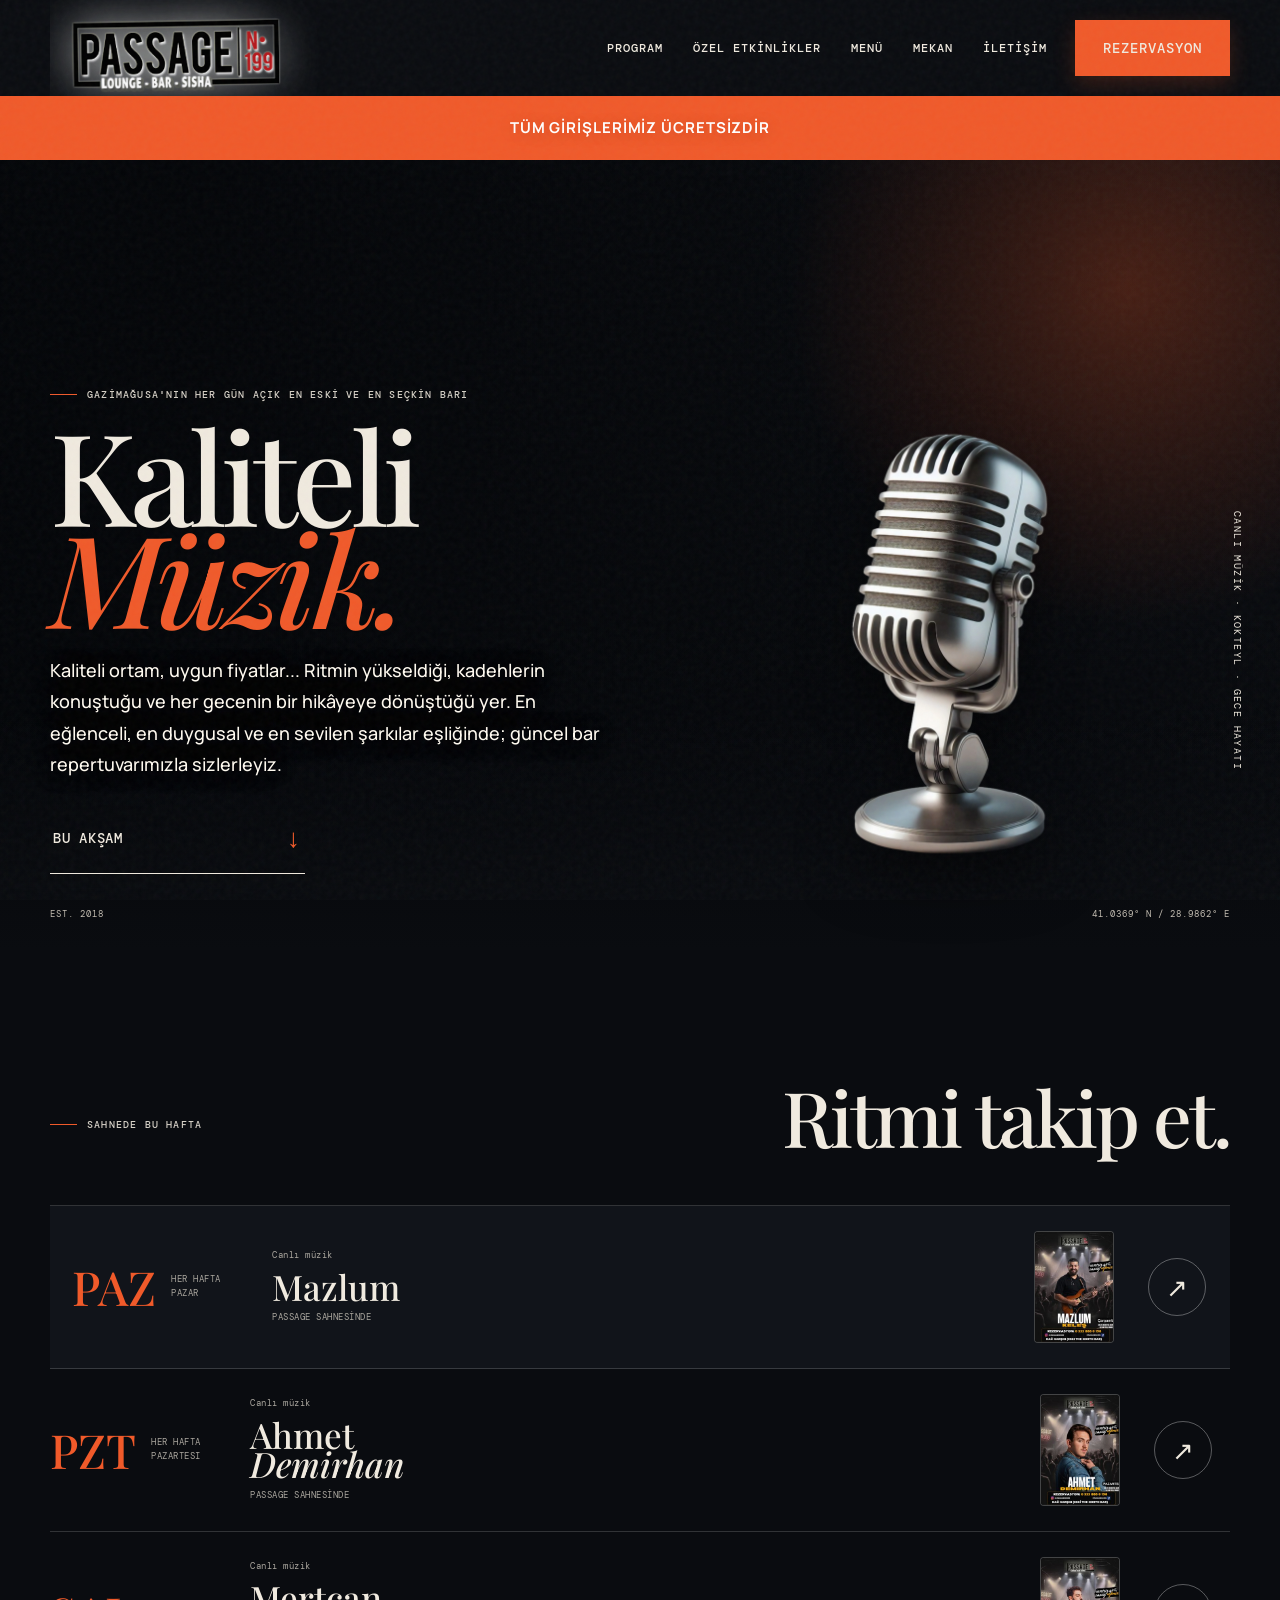
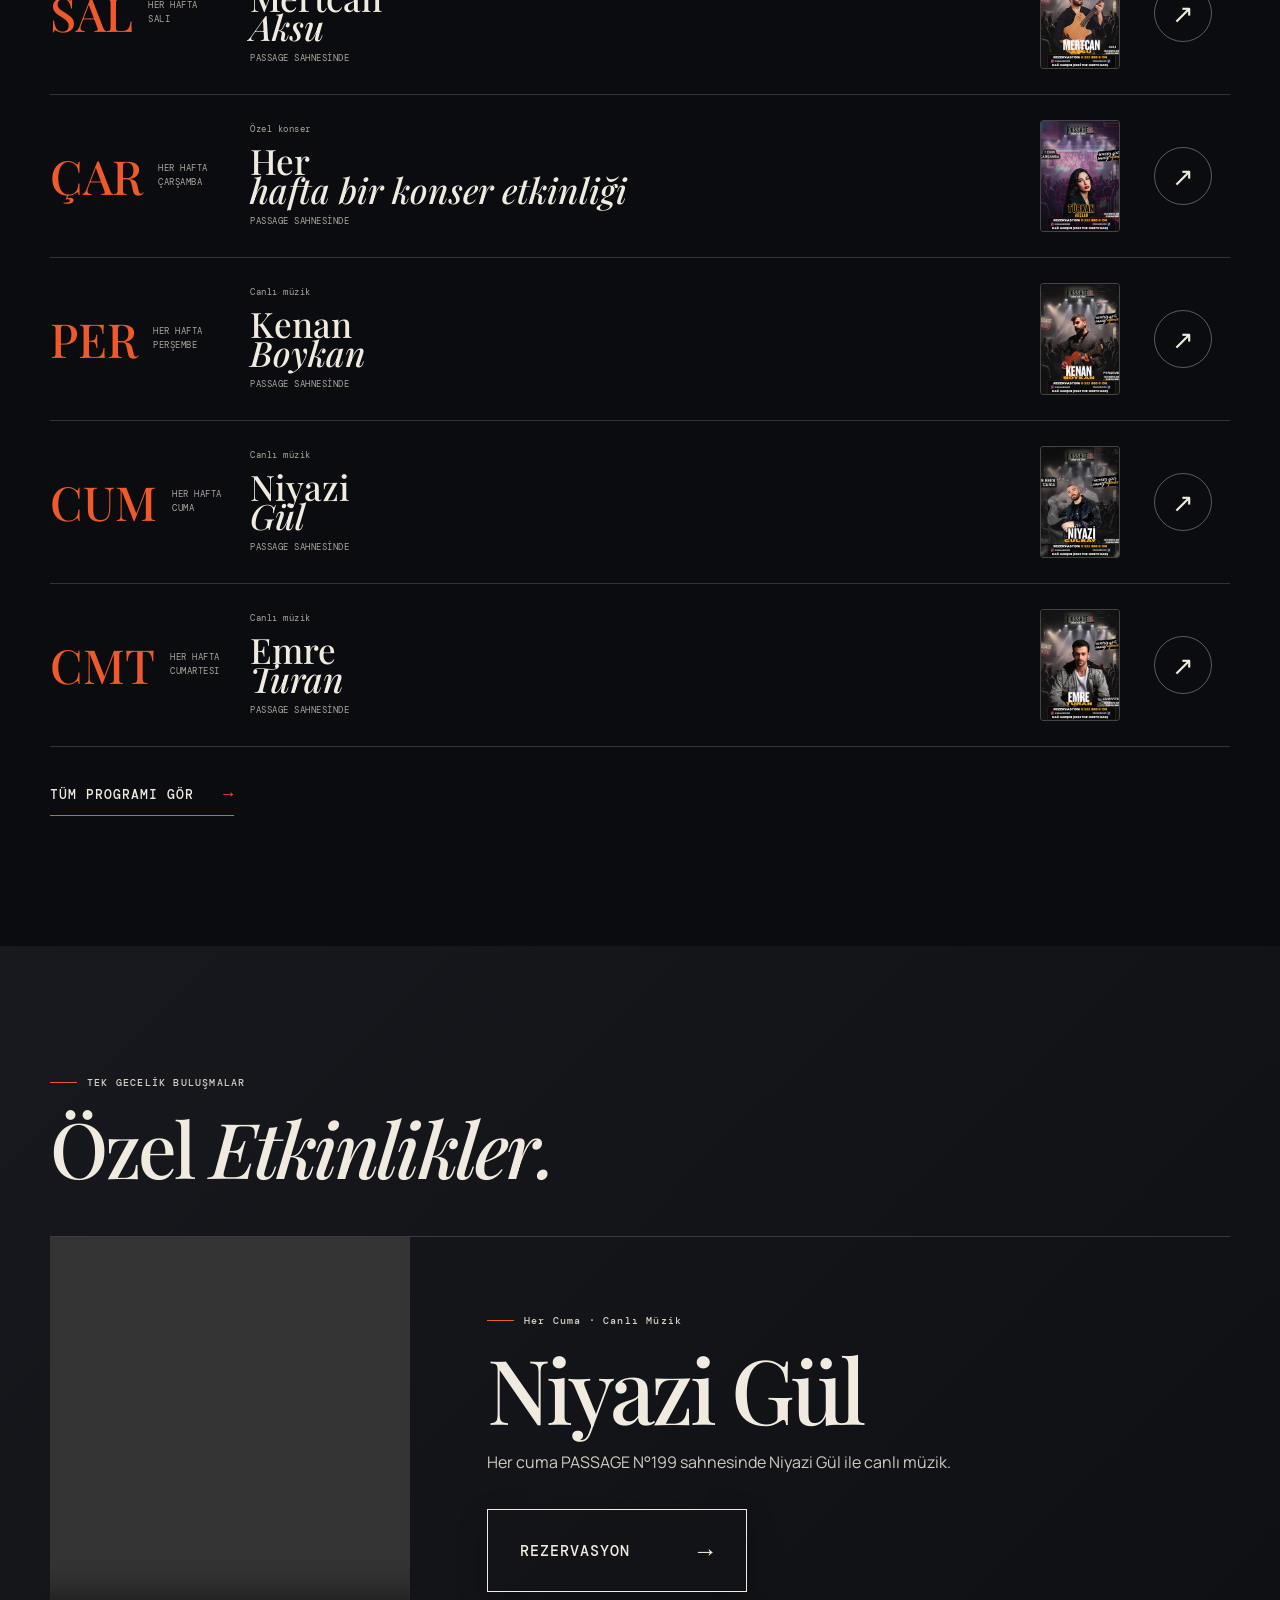
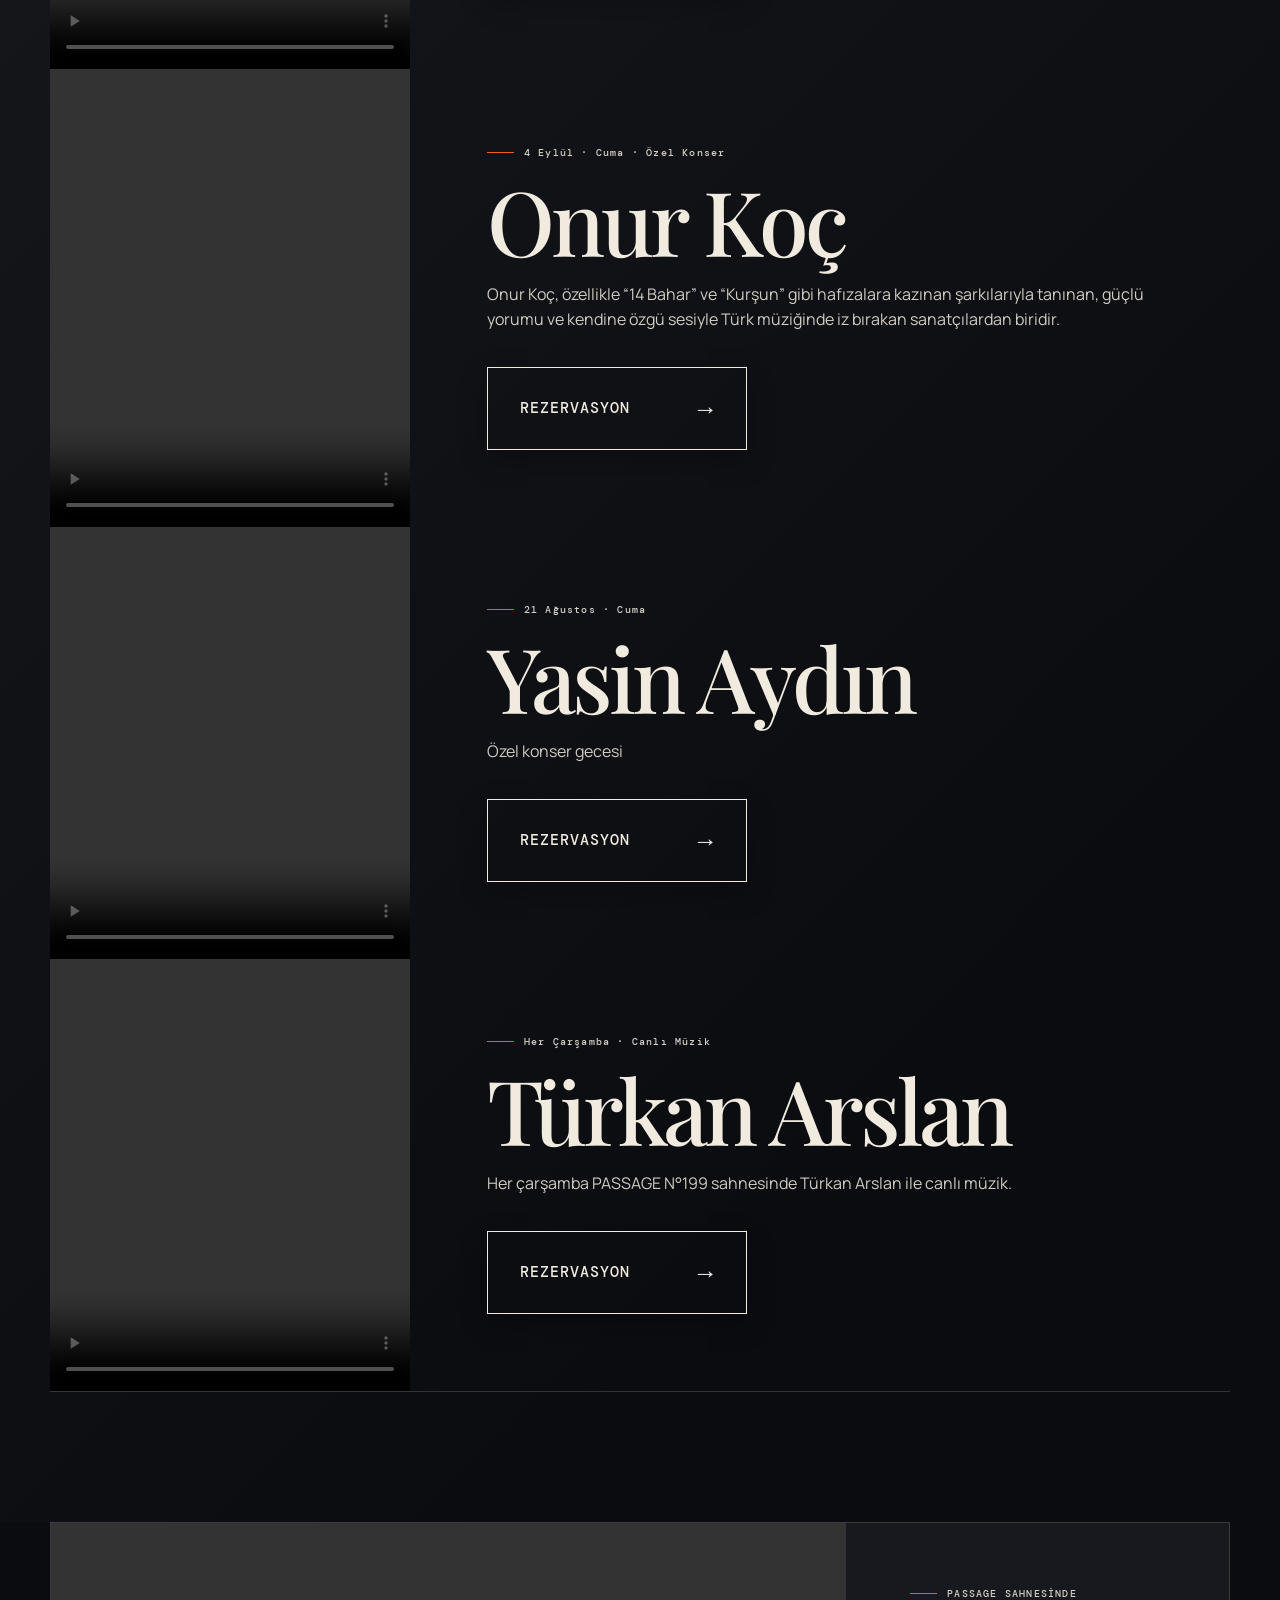
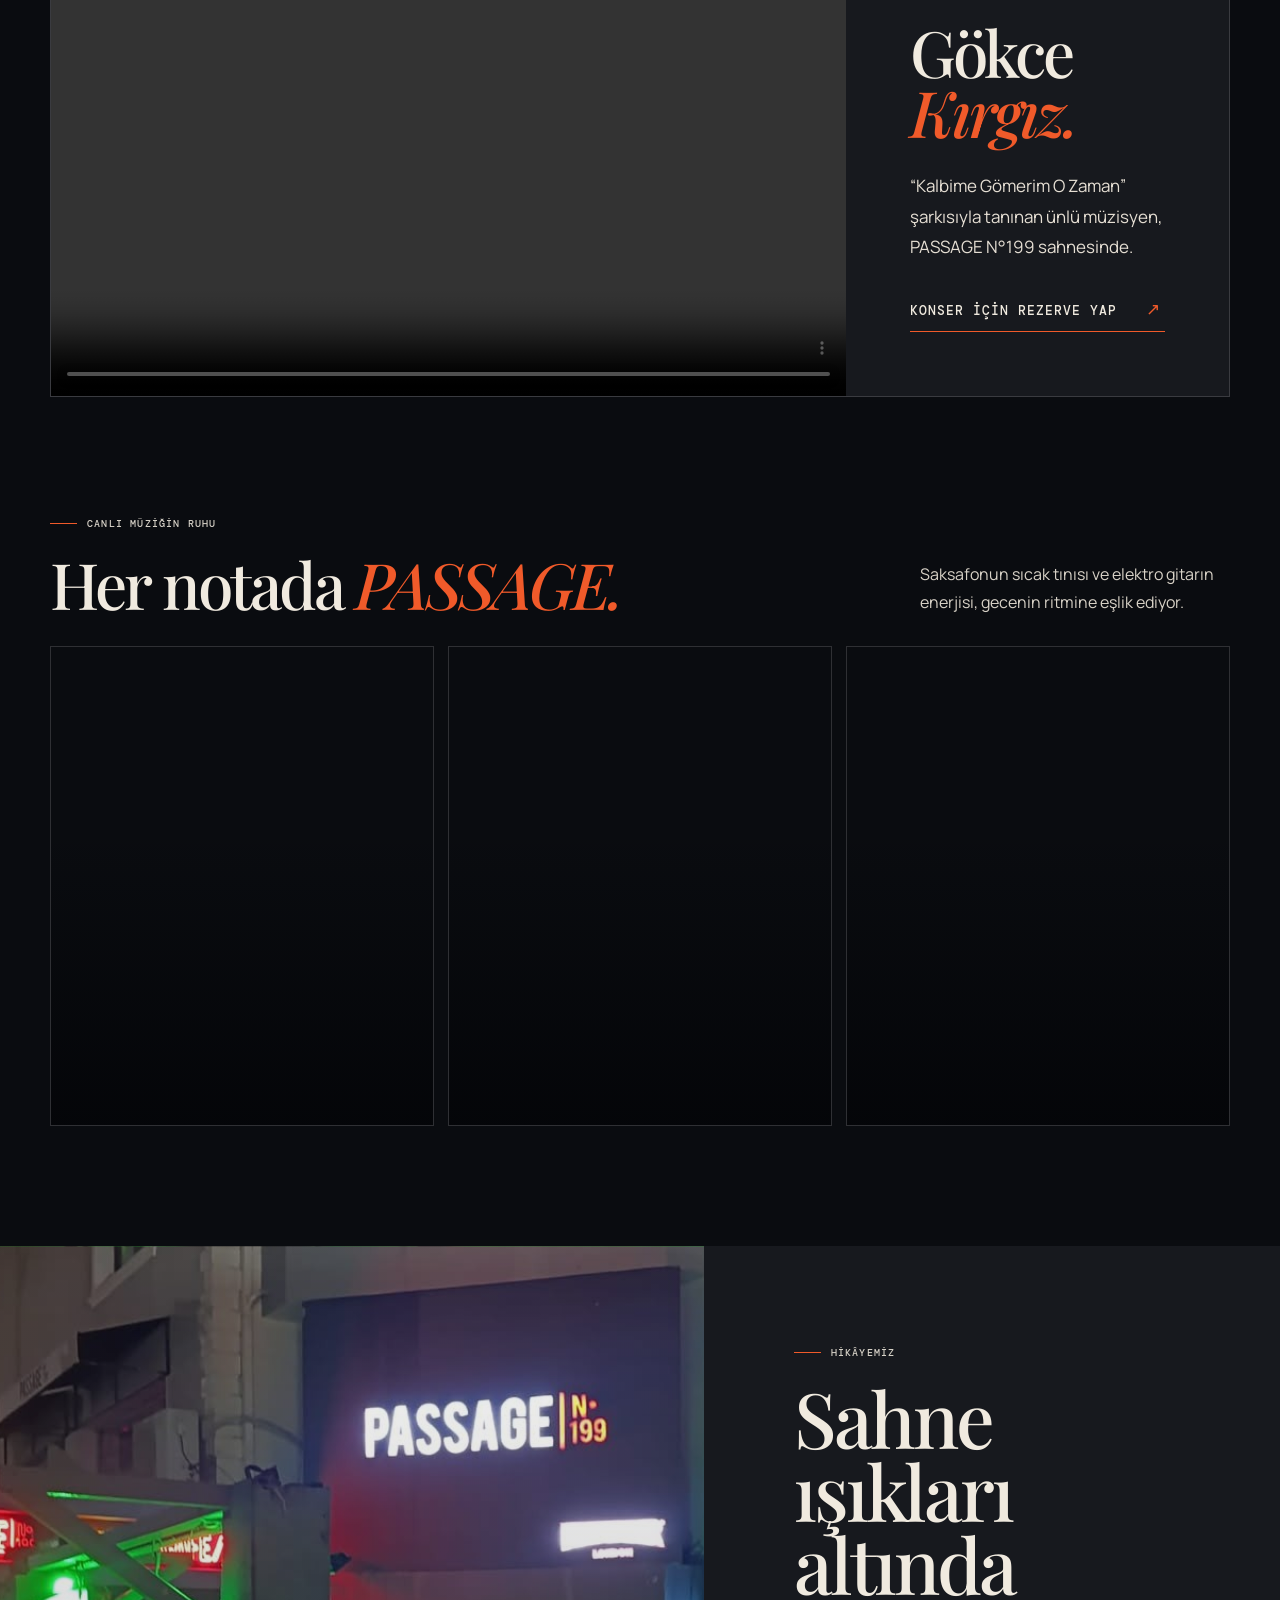
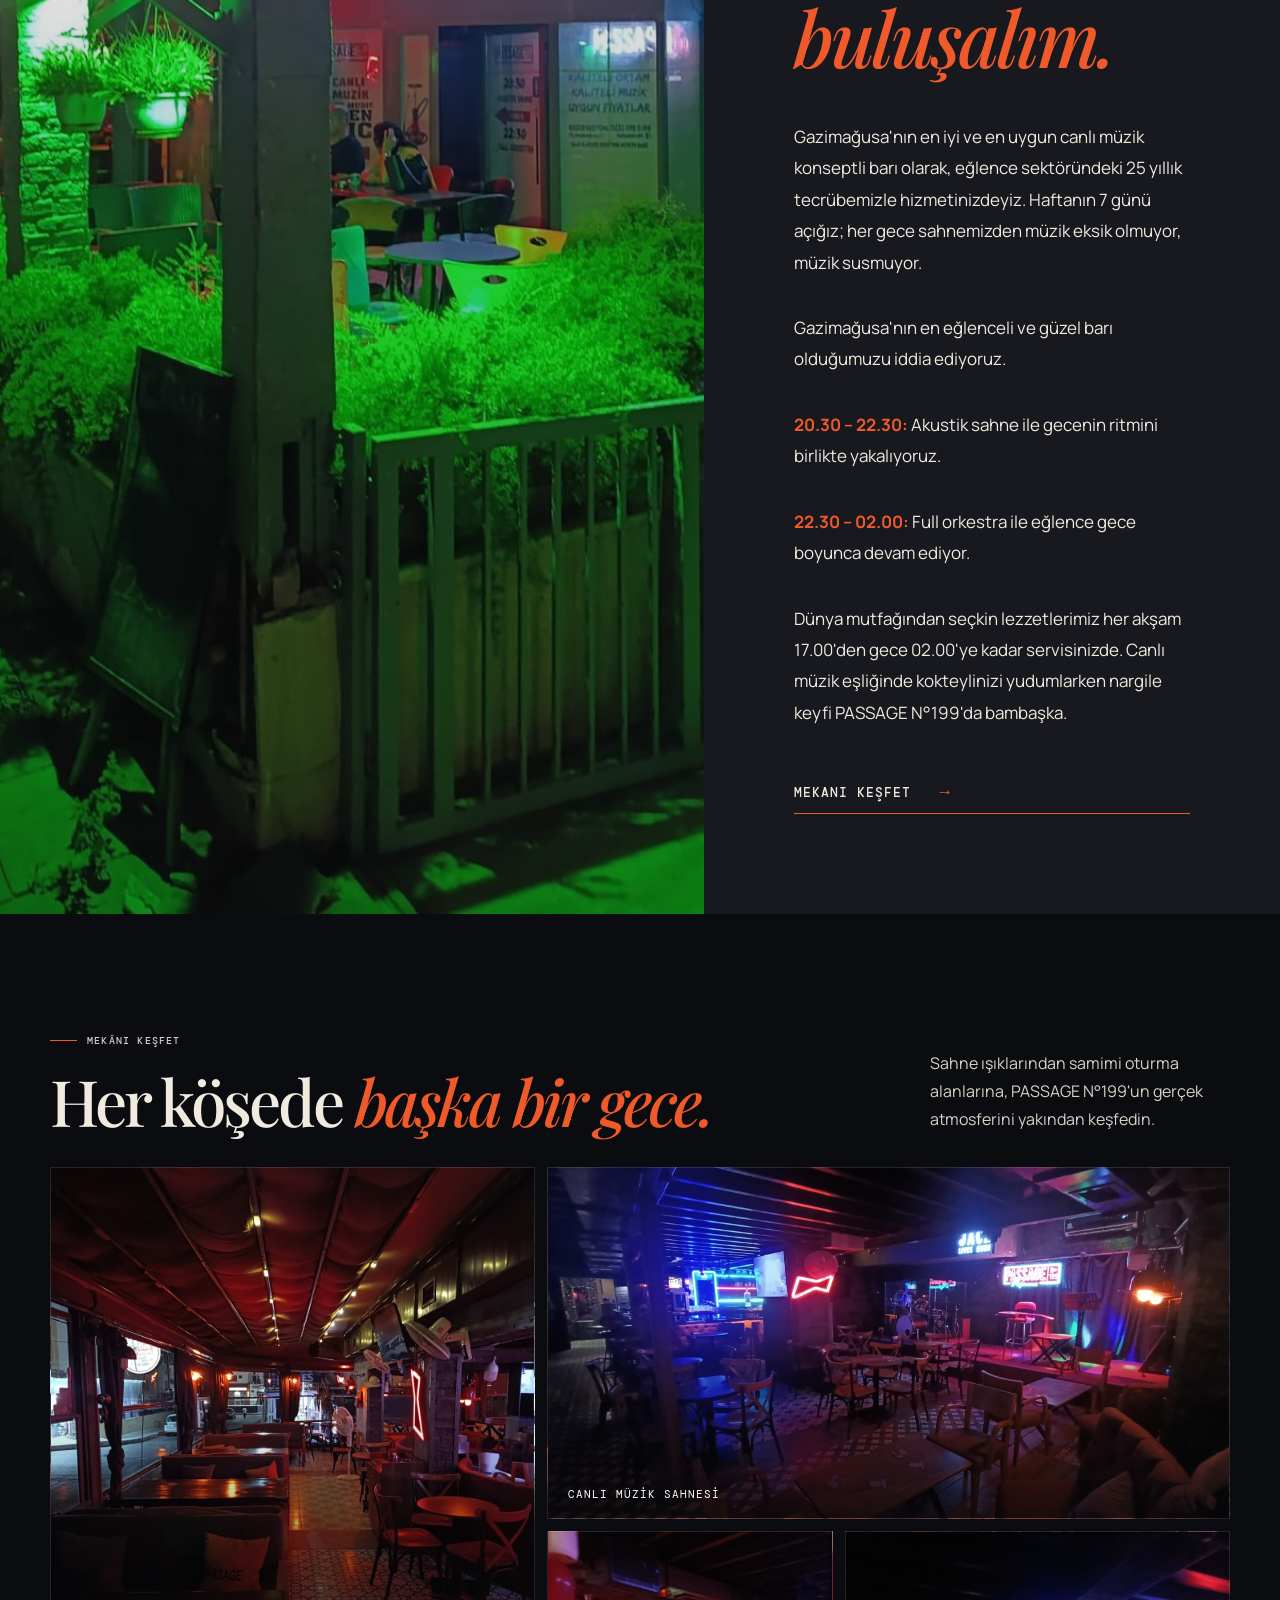
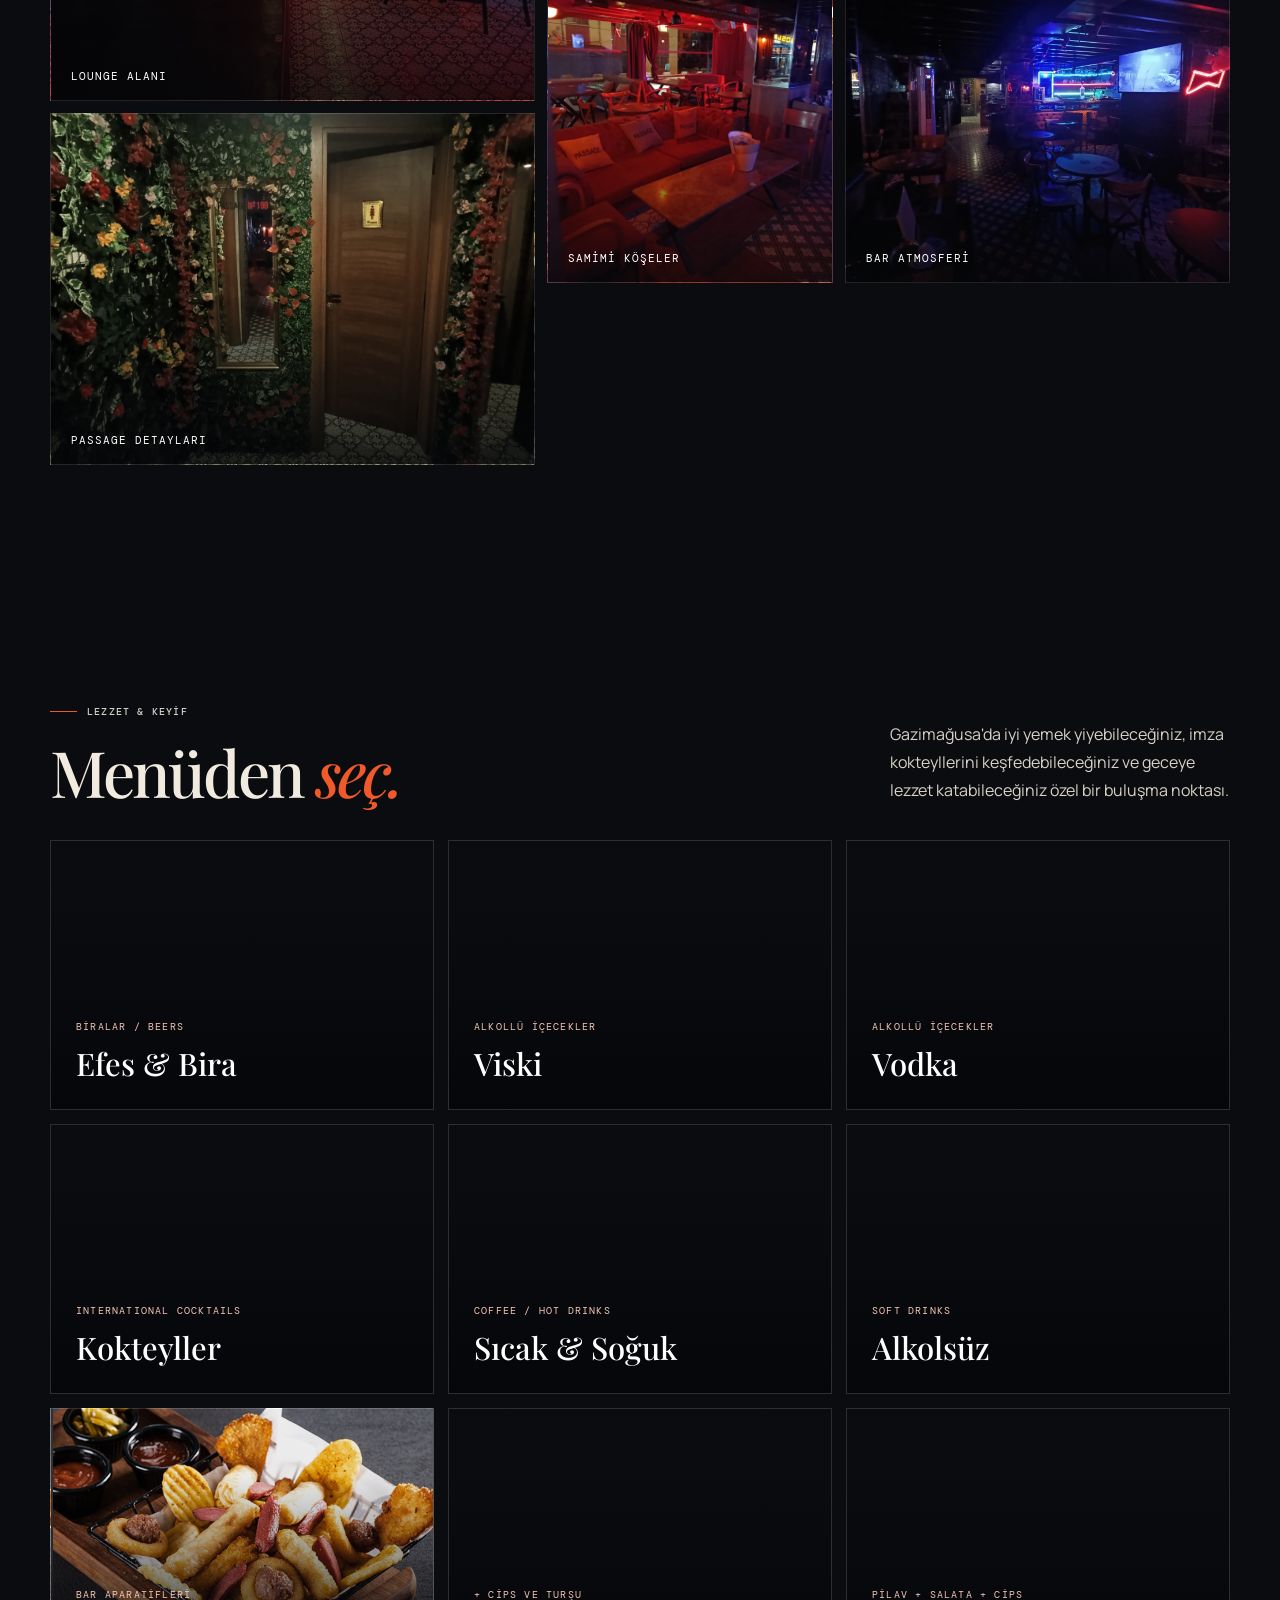
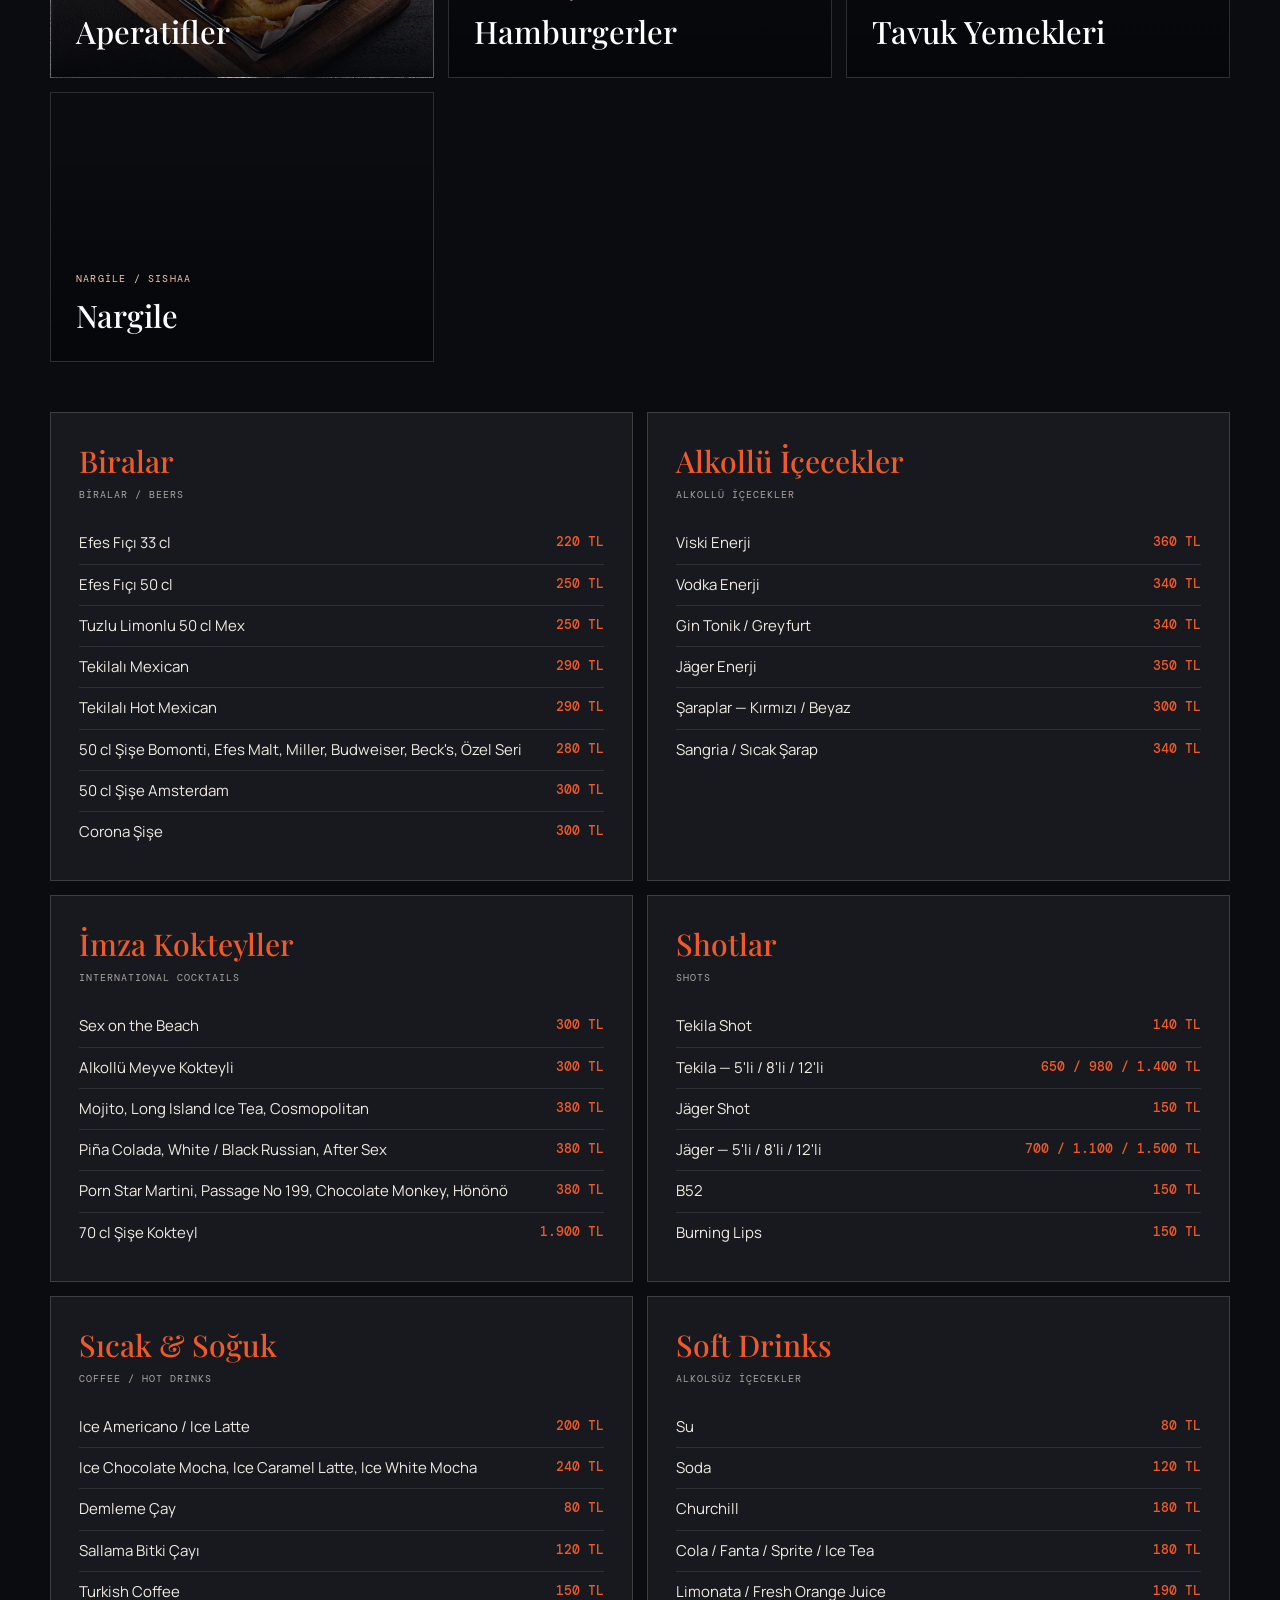
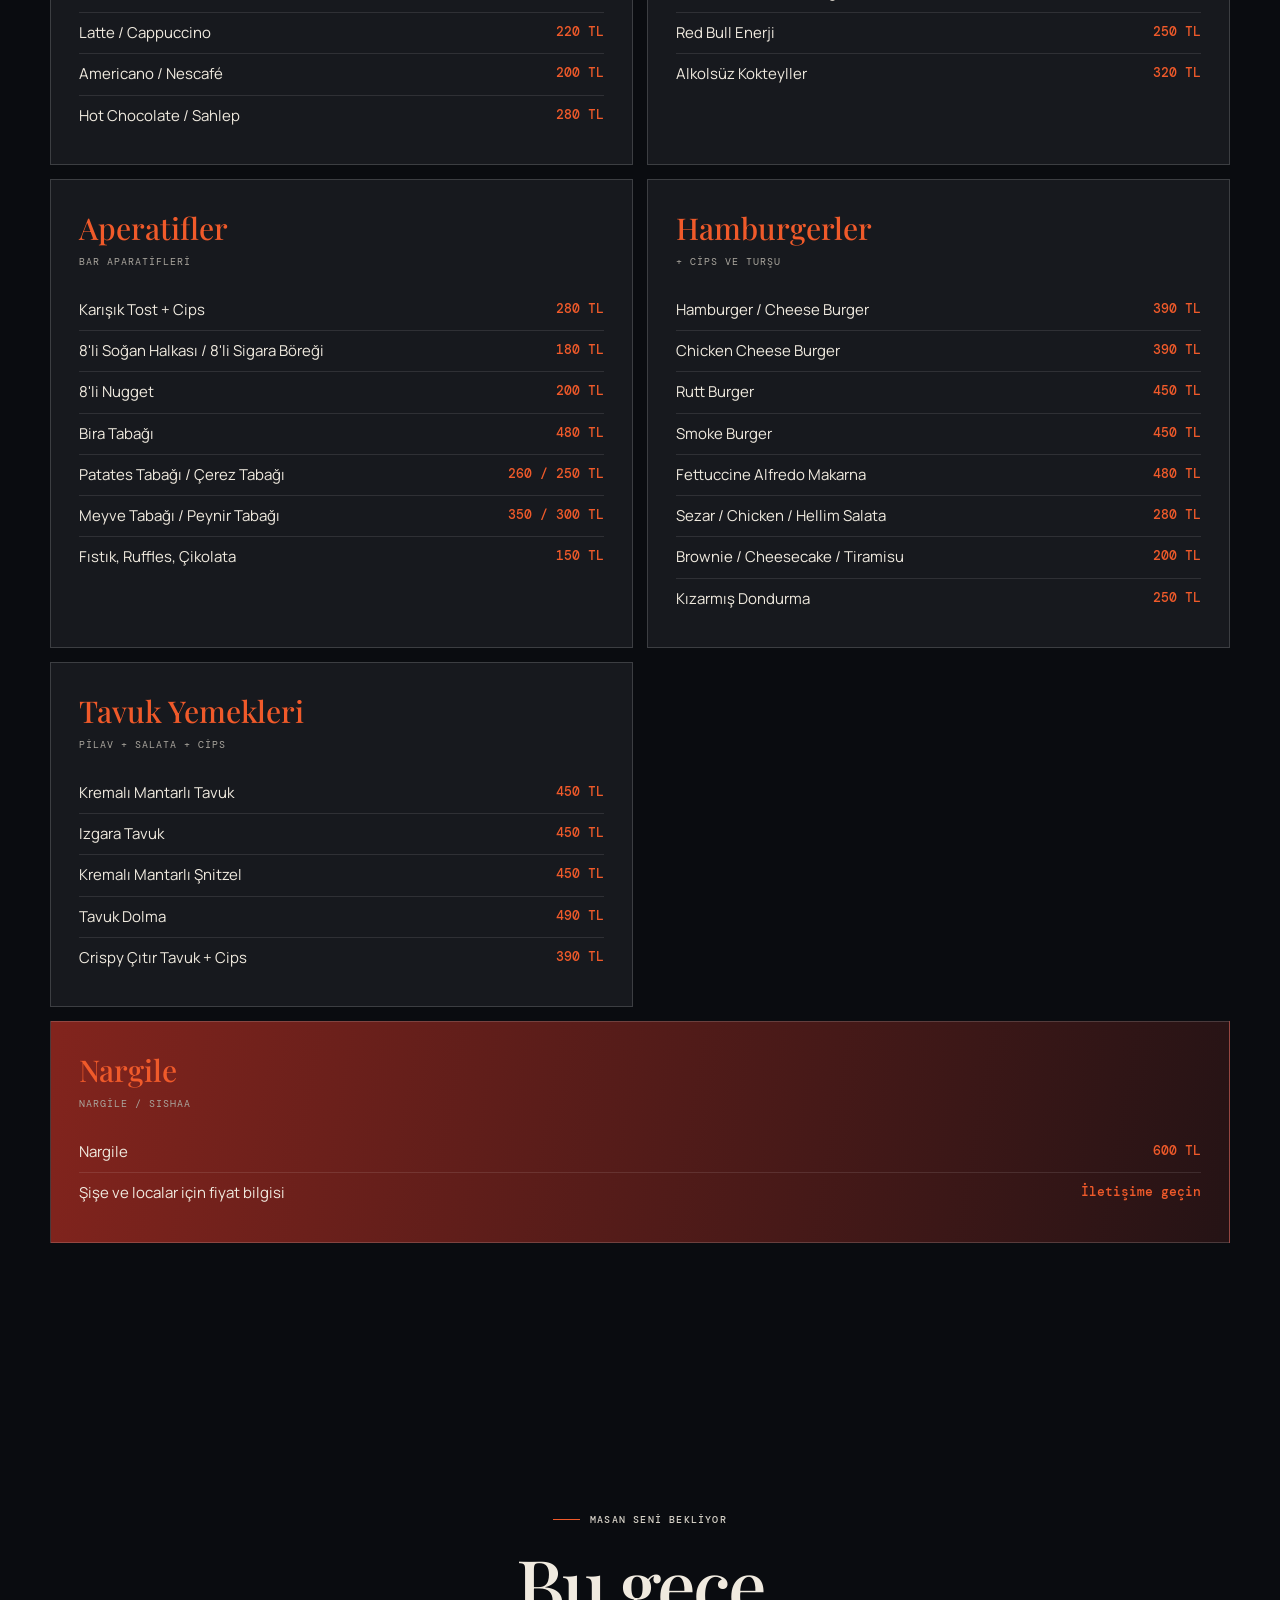
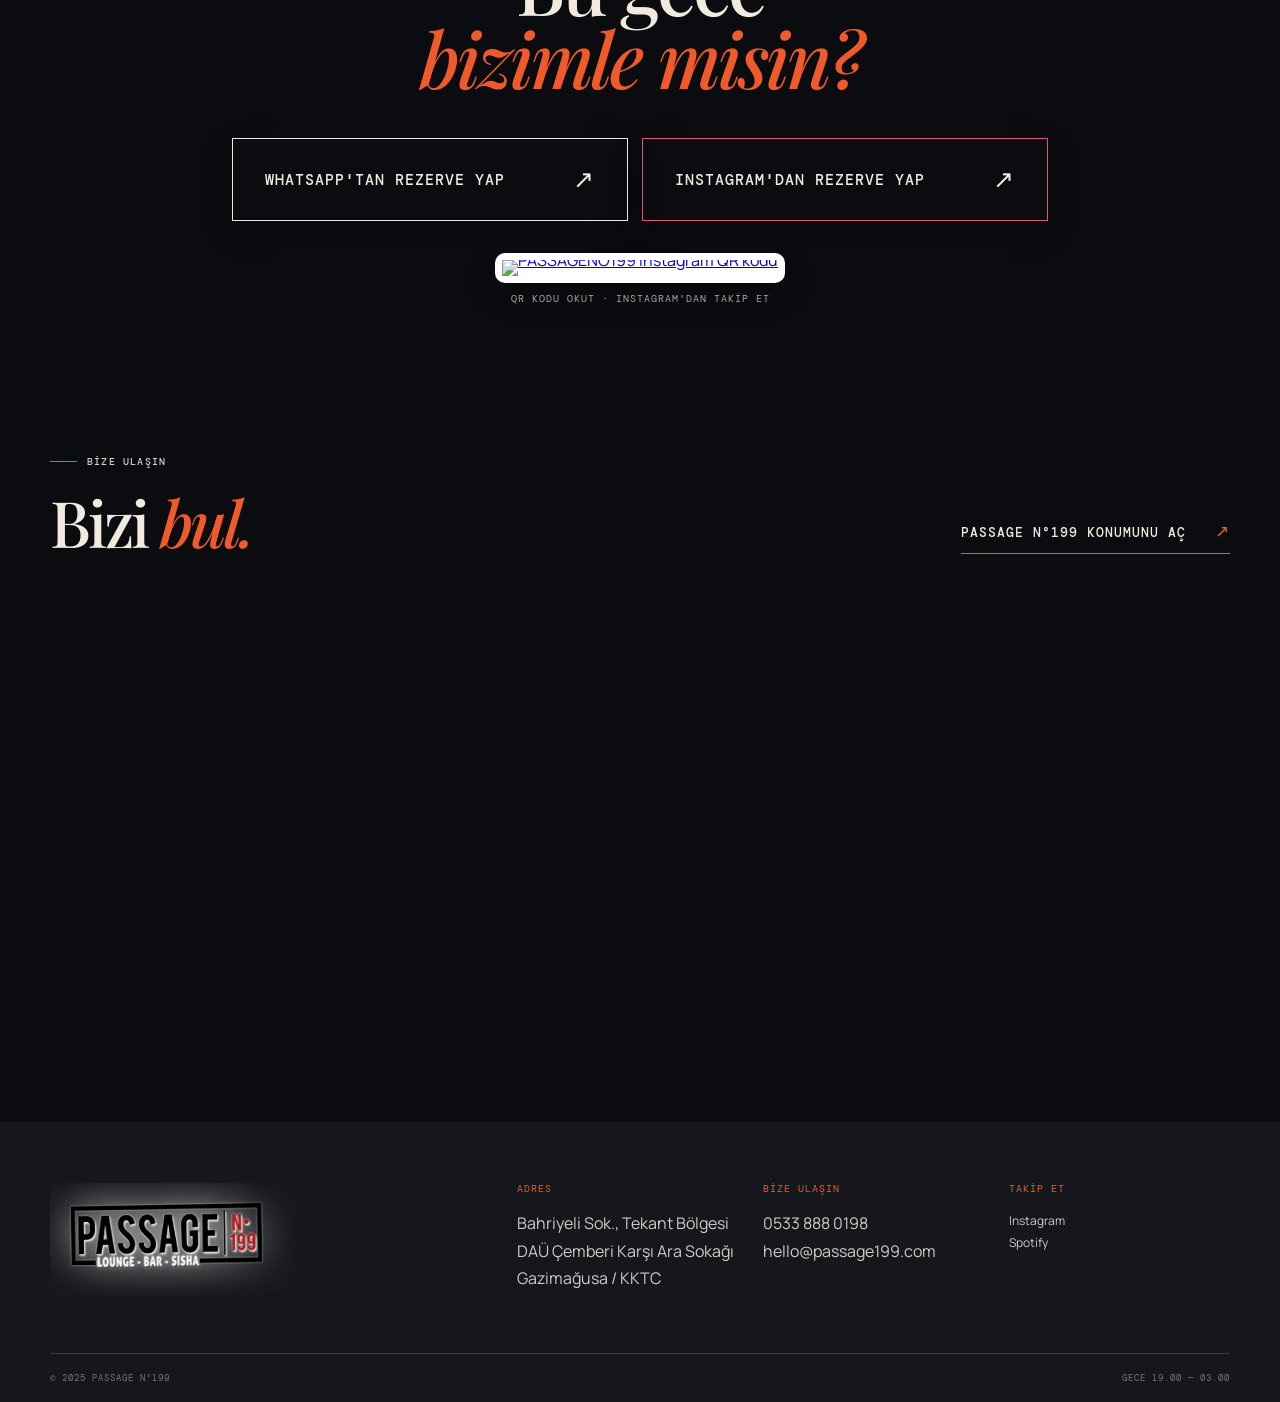
==== commit e535428b: "Güncel müzik programını ve etkinlik videolarını yayınla" ====
--- a/index.html
+++ b/index.html
@@ -11,6 +11,7 @@
   <link rel="stylesheet" href="style.css" />
   <link rel="stylesheet" href="mobile.css" />
   <link rel="stylesheet" href="special-events.css" />
+  <link rel="stylesheet" href="program-posters.css" />
   <style>
     nav{gap:26px}nav a{font-size:12px;letter-spacing:1px;position:relative;padding:13px 2px;transition:color .25s ease}nav a:not(.nav-cta)::after{content:"";position:absolute;left:2px;bottom:7px;width:0;height:2px;background:var(--orange);transition:width .25s ease}nav a:not(.nav-cta):hover{color:var(--orange)}nav a:not(.nav-cta):hover::after{width:calc(100% - 4px)}.nav-cta{padding:14px 20px!important;border-color:var(--orange)!important;background:var(--orange);box-shadow:0 8px 22px rgba(240,90,42,.2);transition:background .25s ease,transform .25s ease,box-shadow .25s ease}.nav-cta:hover{background:#ff6b3b!important;color:#fff;transform:translateY(-2px);box-shadow:0 12px 28px rgba(240,90,42,.35)}.round-link{width:220px;font-size:12px;padding:15px 2px;transition:color .25s ease,border-color .25s ease}.round-link:hover{color:var(--orange);border-color:var(--orange)}.text-link{font-size:12px;font-weight:500;letter-spacing:1px;transition:color .25s ease}.text-link:hover{color:var(--orange)}.reservation-button{font-size:13px;font-weight:500;padding:20px 26px;gap:55px;box-shadow:0 10px 26px rgba(0,0,0,.25)}.reservation-button:hover{transform:translateY(-3px);box-shadow:0 14px 30px rgba(240,90,42,.3)}.show>a{width:48px;height:48px;border:1px solid rgba(255,255,255,.32);border-radius:50%;display:grid;place-items:center;font-size:22px;transition:background .2s ease,border-color .2s ease,transform .2s ease}.show>a:hover{background:var(--orange);border-color:var(--orange);transform:rotate(45deg)}@media(max-width:700px){nav a{font-size:13px}.nav-cta{padding:13px 16px!important}.round-link{width:205px}.reservation-button{font-size:12px}}
   </style>
@@ -19,6 +20,12 @@
   </style>
   <style>
     .hero{min-height:760px}.hero-text{margin-top:27px;margin-bottom:22px}@media(max-width:700px){.hero{height:790px;min-height:790px}.hero-copy{padding-top:175px}.hero-bottom{bottom:25px}}
+  </style>
+  <style>
+    .nav{position:relative;min-height:96px}
+    .free-entry-banner{display:flex;align-items:center;justify-content:center;min-height:64px;padding:12px 24px;background:var(--orange);color:#fff;text-align:center;position:relative;z-index:3}
+    .free-entry-banner h2{font:700 15px/1.2 Manrope,Arial,sans-serif;letter-spacing:.06em;margin:0;text-shadow:0 2px 18px rgba(0,0,0,.18)}
+    @media(max-width:700px){.nav{min-height:138px}.free-entry-banner{min-height:54px;padding:10px 14px}.free-entry-banner h2{font-size:13px!important;line-height:1.2!important;letter-spacing:.04em!important}}
   </style>
 </head>
 <body>
@@ -35,6 +42,9 @@
       <a class="nav-cta" href="#rezervasyon">REZERVASYON</a>
     </nav>
   </header>
+  <aside class="free-entry-banner" aria-label="Bilgilendirme">
+    <h2>TÜM GİRİŞLERİMİZ ÜCRETSİZDİR</h2>
+  </aside>
 
   <main id="ana-sayfa">
     <section class="hero">
@@ -61,39 +71,46 @@
       </div>
       <div class="shows" id="weekly-program">
         <article class="show featured">
+          <div class="date"><strong>PAZ</strong><span>HER HAFTA<br />PAZAR</span></div>
+          <div class="show-info"><p>CANLI MÜZİK</p><h3>Mazlum</h3><span>PASSAGE SAHNESİNDE</span></div>
+          <button class="show-poster" type="button" data-poster="content/posters/mazlum.jpg" data-poster-alt="Mazlum Keleş konser afişi" aria-label="Pazar afişini büyüt"><img src="content/posters/mazlum.jpg" alt="Mazlum Keleş konser afişi" loading="eager" decoding="async" /></button>
+          <a href="#rezervasyon" aria-label="Mazlum için rezervasyon">↗</a>
+        </article>
+        <article class="show">
           <div class="date"><strong>PZT</strong><span>HER HAFTA<br />PAZARTESİ</span></div>
-          <div class="show-info"><p>CANLI MÜZİK</p><h3>Gökhan<br /><i>Çınar</i></h3><span>PASSAGE SAHNESİNDE</span></div>
-          <a href="#rezervasyon" aria-label="Gökhan Çınar için rezervasyon">↗</a>
+          <div class="show-info"><p>CANLI MÜZİK</p><h3>Ahmet<br /><i>Demirhan</i></h3><span>PASSAGE SAHNESİNDE</span></div>
+          <button class="show-poster" type="button" data-poster="content/posters/ahmet-demirhan.jpg" data-poster-alt="Ahmet Demirhan konser afişi" aria-label="Pazartesi afişini büyüt"><img src="content/posters/ahmet-demirhan.jpg" alt="Ahmet Demirhan konser afişi" loading="eager" decoding="async" /></button>
+          <a href="#rezervasyon" aria-label="Ahmet Demirhan için rezervasyon">↗</a>
         </article>
         <article class="show">
           <div class="date"><strong>SAL</strong><span>HER HAFTA<br />SALI</span></div>
-          <div class="show-info"><p>CANLI MÜZİK</p><h3>Uğur</h3><span>PASSAGE SAHNESİNDE</span></div>
-          <a href="#rezervasyon" aria-label="Uğur için rezervasyon">↗</a>
+          <div class="show-info"><p>CANLI MÜZİK</p><h3>Mertcan<br /><i>Aksu</i></h3><span>PASSAGE SAHNESİNDE</span></div>
+          <button class="show-poster" type="button" data-poster="content/posters/mertcan-aksu.jpg" data-poster-alt="Mertcan Aksu konser afişi" aria-label="Salı afişini büyüt"><img src="content/posters/mertcan-aksu.jpg" alt="Mertcan Aksu konser afişi" loading="eager" decoding="async" /></button>
+          <a href="#rezervasyon" aria-label="Mertcan Aksu için rezervasyon">↗</a>
         </article>
         <article class="show">
           <div class="date"><strong>ÇAR</strong><span>HER HAFTA<br />ÇARŞAMBA</span></div>
-          <div class="show-info"><p>CANLI MÜZİK</p><h3>Mertcan<br /><i>Aksu</i></h3><span>PASSAGE SAHNESİNDE</span></div>
-          <a href="#rezervasyon" aria-label="Mertcan Aksu için rezervasyon">↗</a>
+          <div class="show-info"><p>ÖZEL KONSER</p><h3>Her hafta<br /><i>bir konser etkinliği</i></h3><span>KONUK SANATÇI DEĞİŞEBİLİR</span></div>
+          <button class="show-poster" type="button" data-poster="content/posters/carsamba-konser.jpg" data-poster-alt="Çarşamba konser etkinliği afişi" aria-label="Çarşamba afişini büyüt"><img src="content/posters/carsamba-konser.jpg" alt="Çarşamba konser etkinliği afişi" loading="eager" decoding="async" /></button>
+          <a href="#rezervasyon" aria-label="Çarşamba konser etkinliği için rezervasyon">↗</a>
         </article>
         <article class="show">
           <div class="date"><strong>PER</strong><span>HER HAFTA<br />PERŞEMBE</span></div>
-          <div class="show-info"><p>CANLI MÜZİK</p><h3>Kenan</h3><span>PASSAGE SAHNESİNDE</span></div>
-          <a href="#rezervasyon" aria-label="Kenan için rezervasyon">↗</a>
+          <div class="show-info"><p>CANLI MÜZİK</p><h3>Kenan<br /><i>Boykan</i></h3><span>PASSAGE SAHNESİNDE</span></div>
+          <button class="show-poster" type="button" data-poster="content/posters/kenan-boykan.jpg" data-poster-alt="Kenan Boykan konser afişi" aria-label="Perşembe afişini büyüt"><img src="content/posters/kenan-boykan.jpg" alt="Kenan Boykan konser afişi" loading="eager" decoding="async" /></button>
+          <a href="#rezervasyon" aria-label="Kenan Boykan için rezervasyon">↗</a>
         </article>
         <article class="show featured">
           <div class="date"><strong>CUM</strong><span>HER HAFTA<br />CUMA</span></div>
-          <div class="show-info"><p>ÖZEL GECE</p><h3>Her Hafta<br /><i>Konser</i></h3><span>CANLI PERFORMANS</span></div>
-          <a href="#rezervasyon" aria-label="Cuma konseri için rezervasyon">↗</a>
+          <div class="show-info"><p>CANLI MÜZİK</p><h3>Niyazi<br /><i>Gül</i></h3><span>PASSAGE SAHNESİNDE</span></div>
+          <button class="show-poster" type="button" data-poster="content/posters/niyazi-gul.jpg" data-poster-alt="Niyazi Gülbay konser afişi" aria-label="Cuma afişini büyüt"><img src="content/posters/niyazi-gul.jpg" alt="Niyazi Gülbay konser afişi" loading="eager" decoding="async" /></button>
+          <a href="#rezervasyon" aria-label="Niyazi Gül için rezervasyon">↗</a>
         </article>
         <article class="show">
           <div class="date"><strong>CMT</strong><span>HER HAFTA<br />CUMARTESİ</span></div>
           <div class="show-info"><p>CANLI MÜZİK</p><h3>Emre<br /><i>Turan</i></h3><span>PASSAGE SAHNESİNDE</span></div>
+          <button class="show-poster" type="button" data-poster="content/posters/emre-turan.jpg" data-poster-alt="Emre Turan konser afişi" aria-label="Cumartesi afişini büyüt"><img src="content/posters/emre-turan.jpg" alt="Emre Turan konser afişi" loading="eager" decoding="async" /></button>
           <a href="#rezervasyon" aria-label="Emre Turan için rezervasyon">↗</a>
-        </article>
-        <article class="show">
-          <div class="date"><strong>PAZ</strong><span>HER HAFTA<br />PAZAR</span></div>
-          <div class="show-info"><p>CANLI MÜZİK</p><h3>Kaan<br /><i>Utku</i></h3><span>PASSAGE SAHNESİNDE</span></div>
-          <a href="#rezervasyon" aria-label="Kaan Utku için rezervasyon">↗</a>
         </article>
         <article class="show featured">
           <div class="date"><strong>07</strong><span>AĞUSTOS 2026<br />CUMA</span></div>
@@ -101,6 +118,10 @@
           <a href="#gokce-kirkiz" aria-label="Gökce Kırgız konser videosunu izle">↗</a>
         </article>
       </div>
+      <dialog class="poster-lightbox" id="poster-lightbox" aria-label="Konser afişi">
+        <button class="poster-close" type="button" aria-label="Kapat">×</button>
+        <img src="" alt="" />
+      </dialog>
       <a class="text-link" href="#iletisim">TÜM PROGRAMI GÖR <span>→</span></a>
     </section>
 
@@ -275,7 +296,7 @@
         <div><p class="eyebrow"><span></span> BİZE ULAŞIN</p><h2 id="harita-baslik" style="font-size:clamp(42px,5vw,68px);letter-spacing:-3px;line-height:1">Bizi <i style="color:var(--orange)">bul.</i></h2></div>
         <a class="text-link" style="margin-top:0" target="_blank" rel="noopener" href="https://share.google/MsIXe9FynHytyfe4X">PASSAGE N°199 KONUMUNU AÇ <span>↗</span></a>
       </div>
-      <iframe title="PASSAGE N°199 konumu" src="https://www.google.com/maps?q=PASSAGE%20N%C2%B0199%2C%20Gazima%C4%9Fusa%2C%20KKTC&output=embed" width="100%" height="420" style="border:0;display:block;filter:grayscale(1) contrast(1.1) brightness(.82)" loading="lazy" referrerpolicy="no-referrer-when-downgrade"></iframe>
+      <iframe title="PASSAGE N°199 konumu" src="https://www.google.com/maps?q=PASSAGE%20N%C2%B0199%2C%20Gazima%C4%9Fusa%2C%20KKTC&output=embed" width="100%" height="420" style="border:0;display:block;filter:grayscale(1) contrast(1.1) brightness(.82)" loading="eager" referrerpolicy="no-referrer-when-downgrade"></iframe>
     </section>
   </main>
 
--- a/program-posters.css
+++ b/program-posters.css
@@ -0,0 +1,116 @@
+.show {
+  grid-template-columns: 180px minmax(0, 1fr) 94px 60px;
+}
+
+.show-poster {
+  display: block;
+  width: 80px;
+  height: 112px;
+  padding: 0;
+  overflow: hidden;
+  border: 1px solid rgba(255, 255, 255, .24);
+  border-radius: 4px;
+  background: #08090b;
+  cursor: zoom-in;
+  transition: border-color .2s ease, transform .2s ease;
+}
+
+.show-poster:hover,
+.show-poster:focus-visible {
+  border-color: var(--orange);
+  transform: scale(1.04);
+}
+
+.show-poster img {
+  display: block;
+  width: 100%;
+  height: 100%;
+  object-fit: cover;
+  object-position: center;
+}
+
+.poster-lightbox {
+  position: fixed;
+  width: max-content;
+  max-width: 92vw;
+  max-height: 92vh;
+  padding: 0;
+  overflow: visible;
+  border: 0;
+  background: transparent;
+}
+
+.poster-lightbox::backdrop {
+  background: rgba(0, 0, 0, .88);
+  backdrop-filter: blur(4px);
+}
+
+.poster-lightbox > img {
+  display: block;
+  max-width: 88vw;
+  max-height: 88vh;
+  width: auto;
+  height: auto;
+  object-fit: contain;
+  border: 1px solid rgba(255, 255, 255, .28);
+  box-shadow: 0 22px 80px rgba(0, 0, 0, .55);
+}
+
+.poster-close {
+  position: absolute;
+  z-index: 1;
+  top: -17px;
+  right: -17px;
+  display: grid;
+  width: 40px;
+  height: 40px;
+  place-items: center;
+  border: 1px solid rgba(255, 255, 255, .5);
+  border-radius: 50%;
+  background: #11141a;
+  color: #fff;
+  font: 26px/1 Manrope, Arial, sans-serif;
+  cursor: pointer;
+}
+
+@media (max-width: 700px) {
+  .show {
+    grid-template-columns: minmax(0, 1fr) 68px 28px;
+  }
+
+  .show .date {
+    grid-column: 1 / -1;
+  }
+
+  .show .show-info {
+    grid-column: 1;
+    grid-row: 2;
+  }
+
+  .show-poster {
+    grid-column: 2;
+    grid-row: 2;
+    width: 62px;
+    height: 86px;
+    justify-self: center;
+  }
+
+  .show > a {
+    grid-column: 3;
+    grid-row: 2;
+  }
+
+  .poster-lightbox {
+    max-width: 88vw;
+  }
+
+  .poster-lightbox > img {
+    max-width: 84vw;
+    max-height: 82vh;
+  }
+
+  .poster-close {
+    top: -13px;
+    right: -10px;
+  }
+}
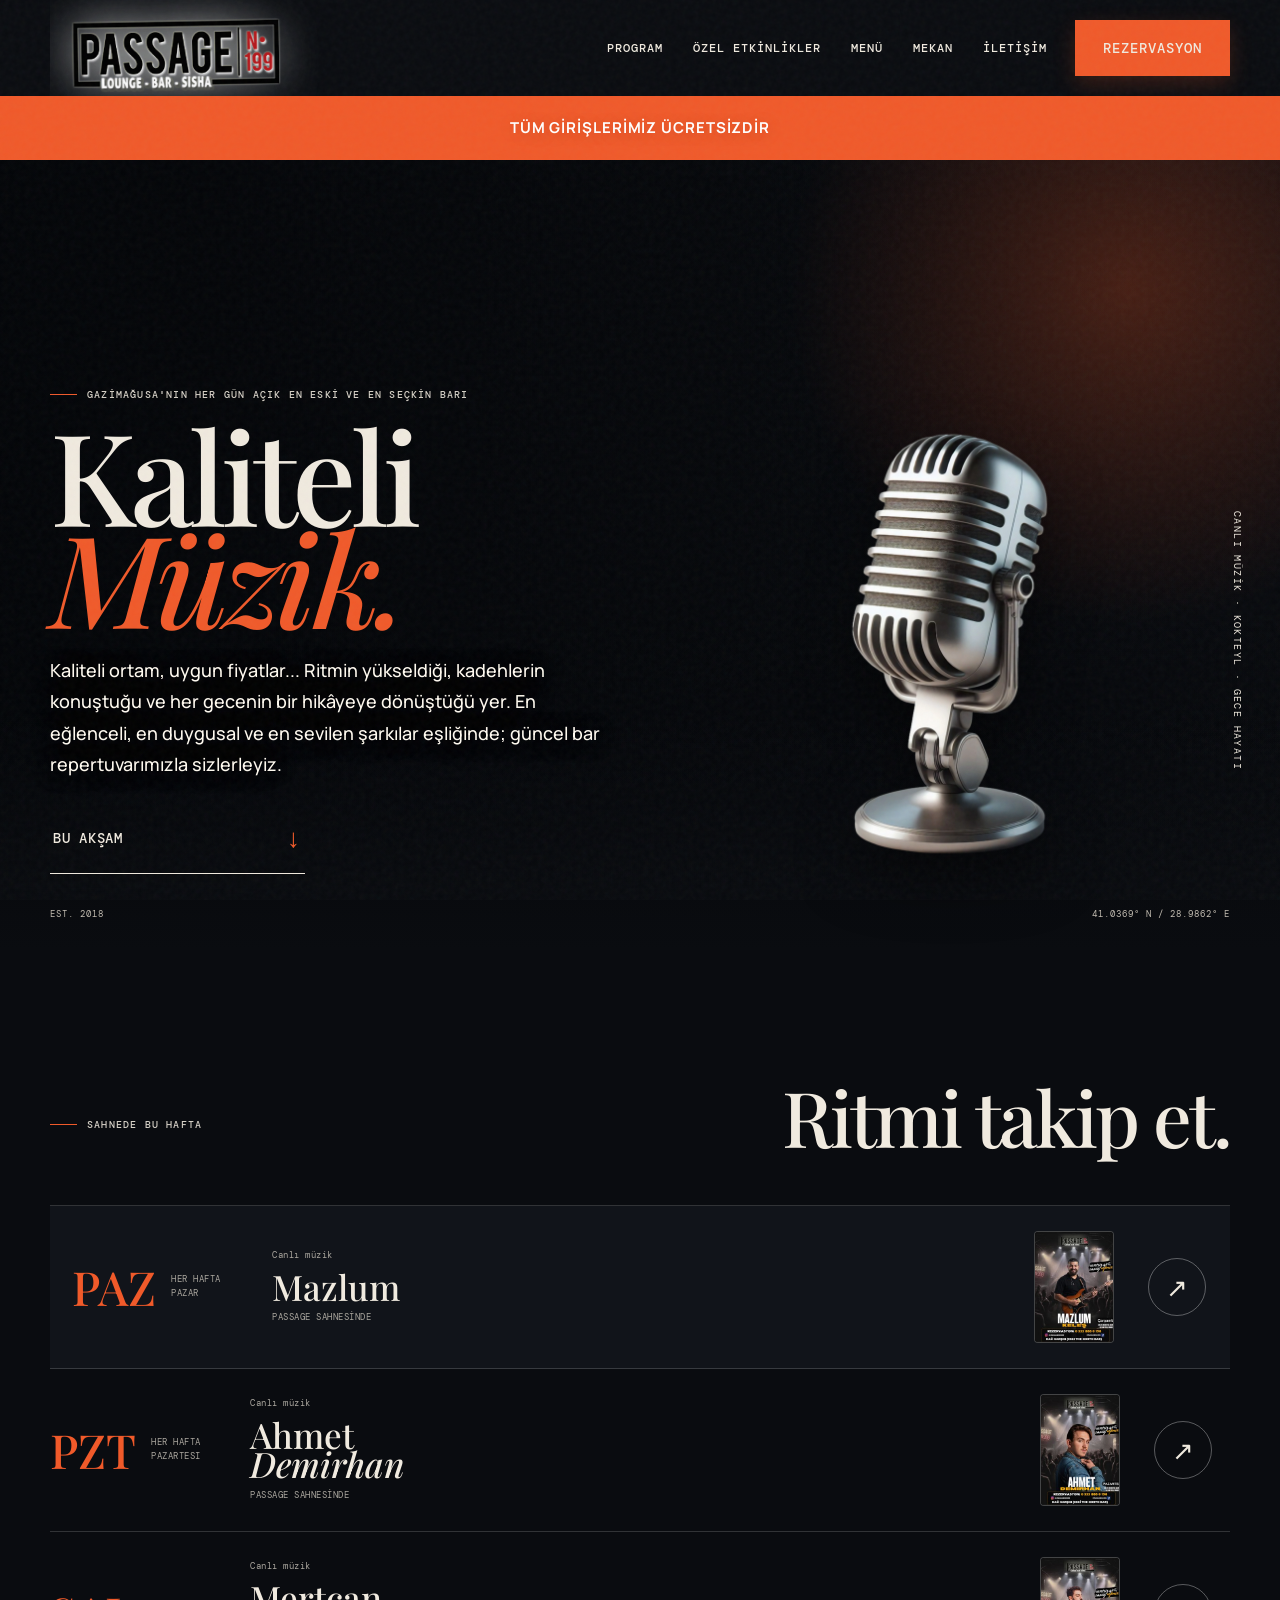
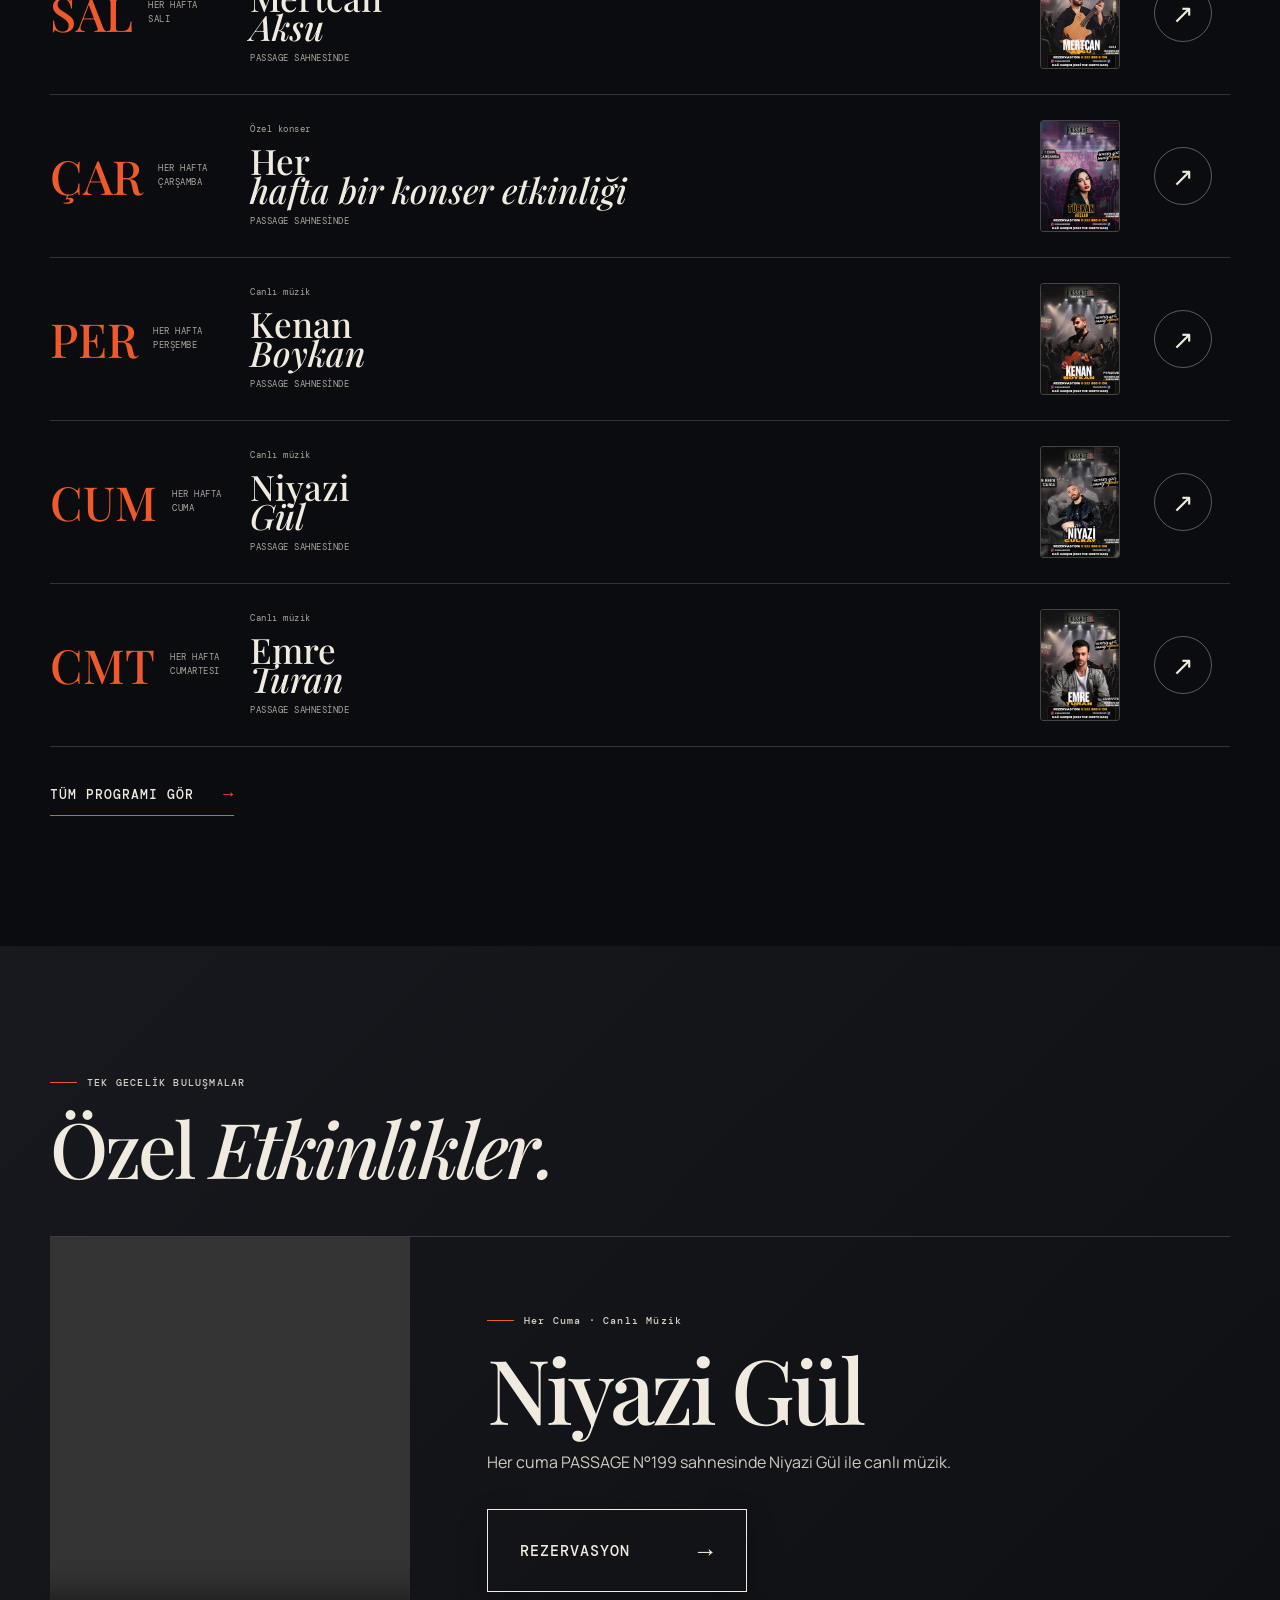
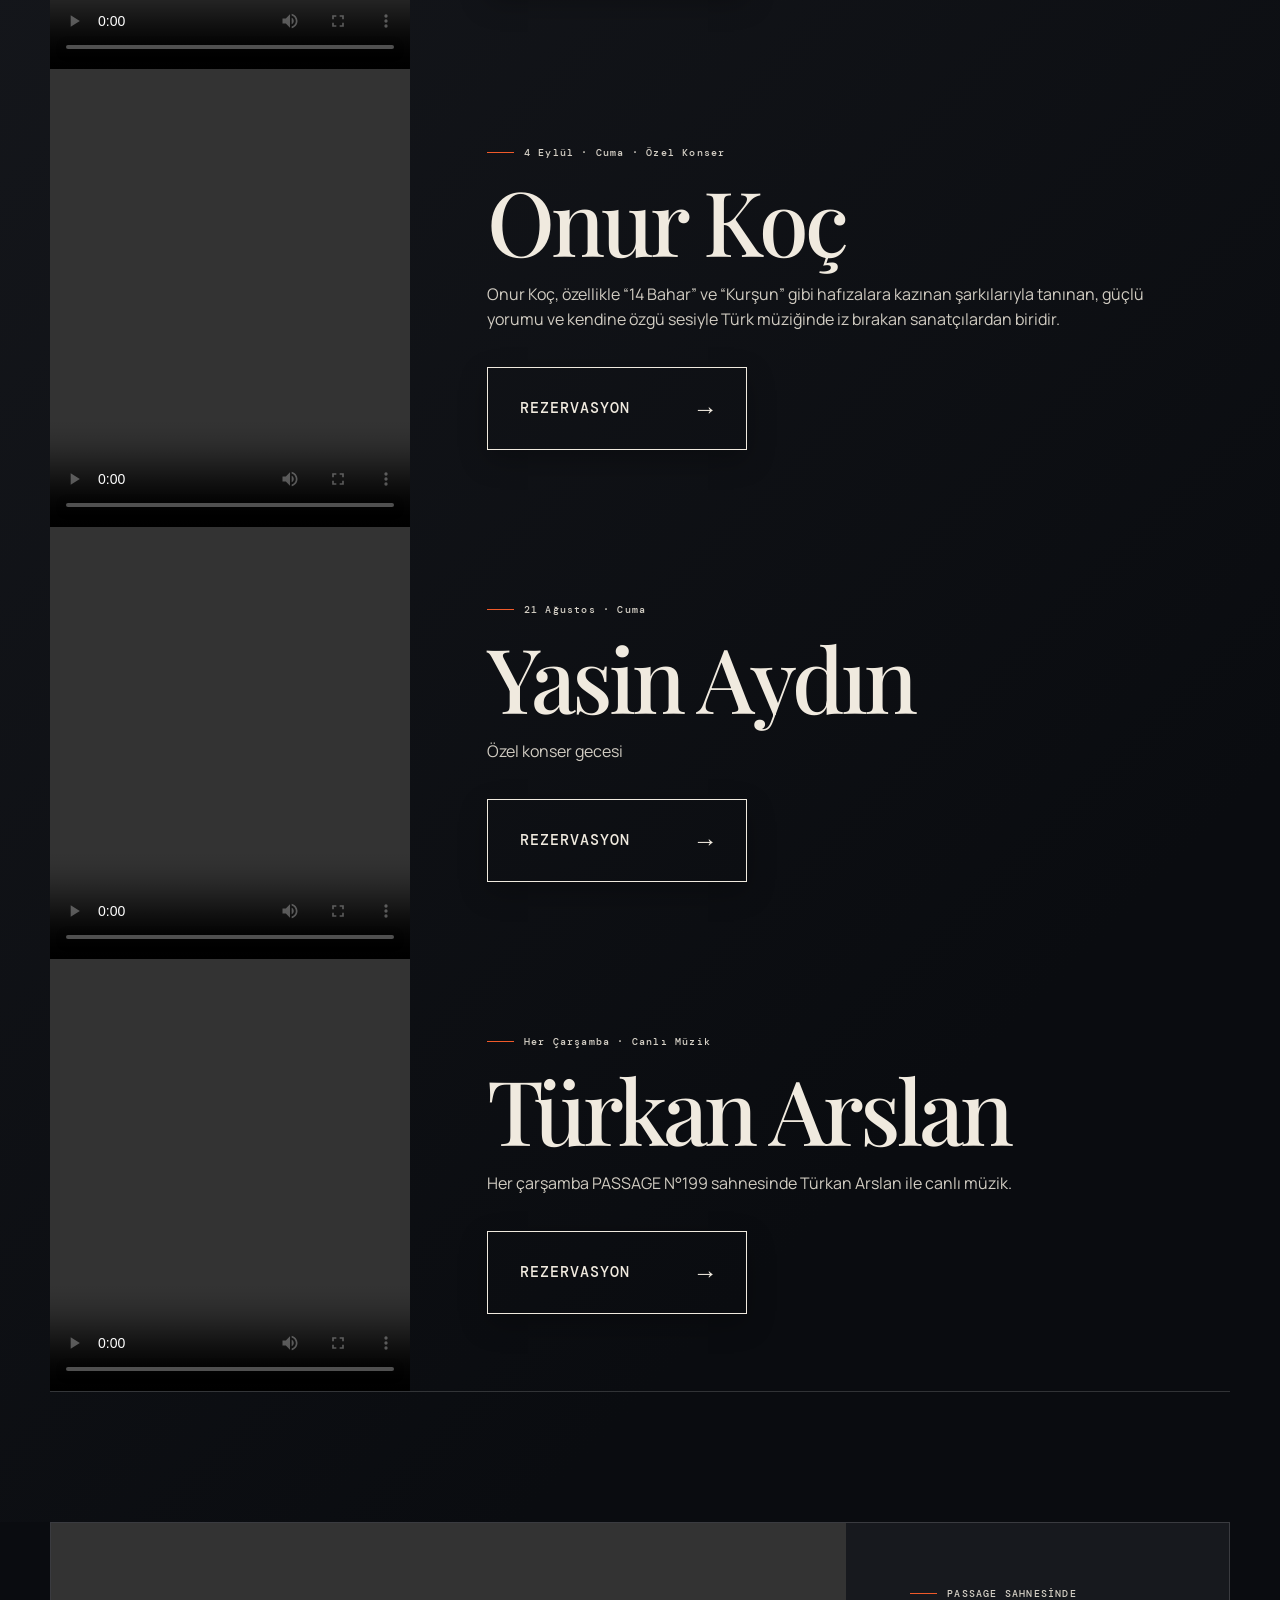
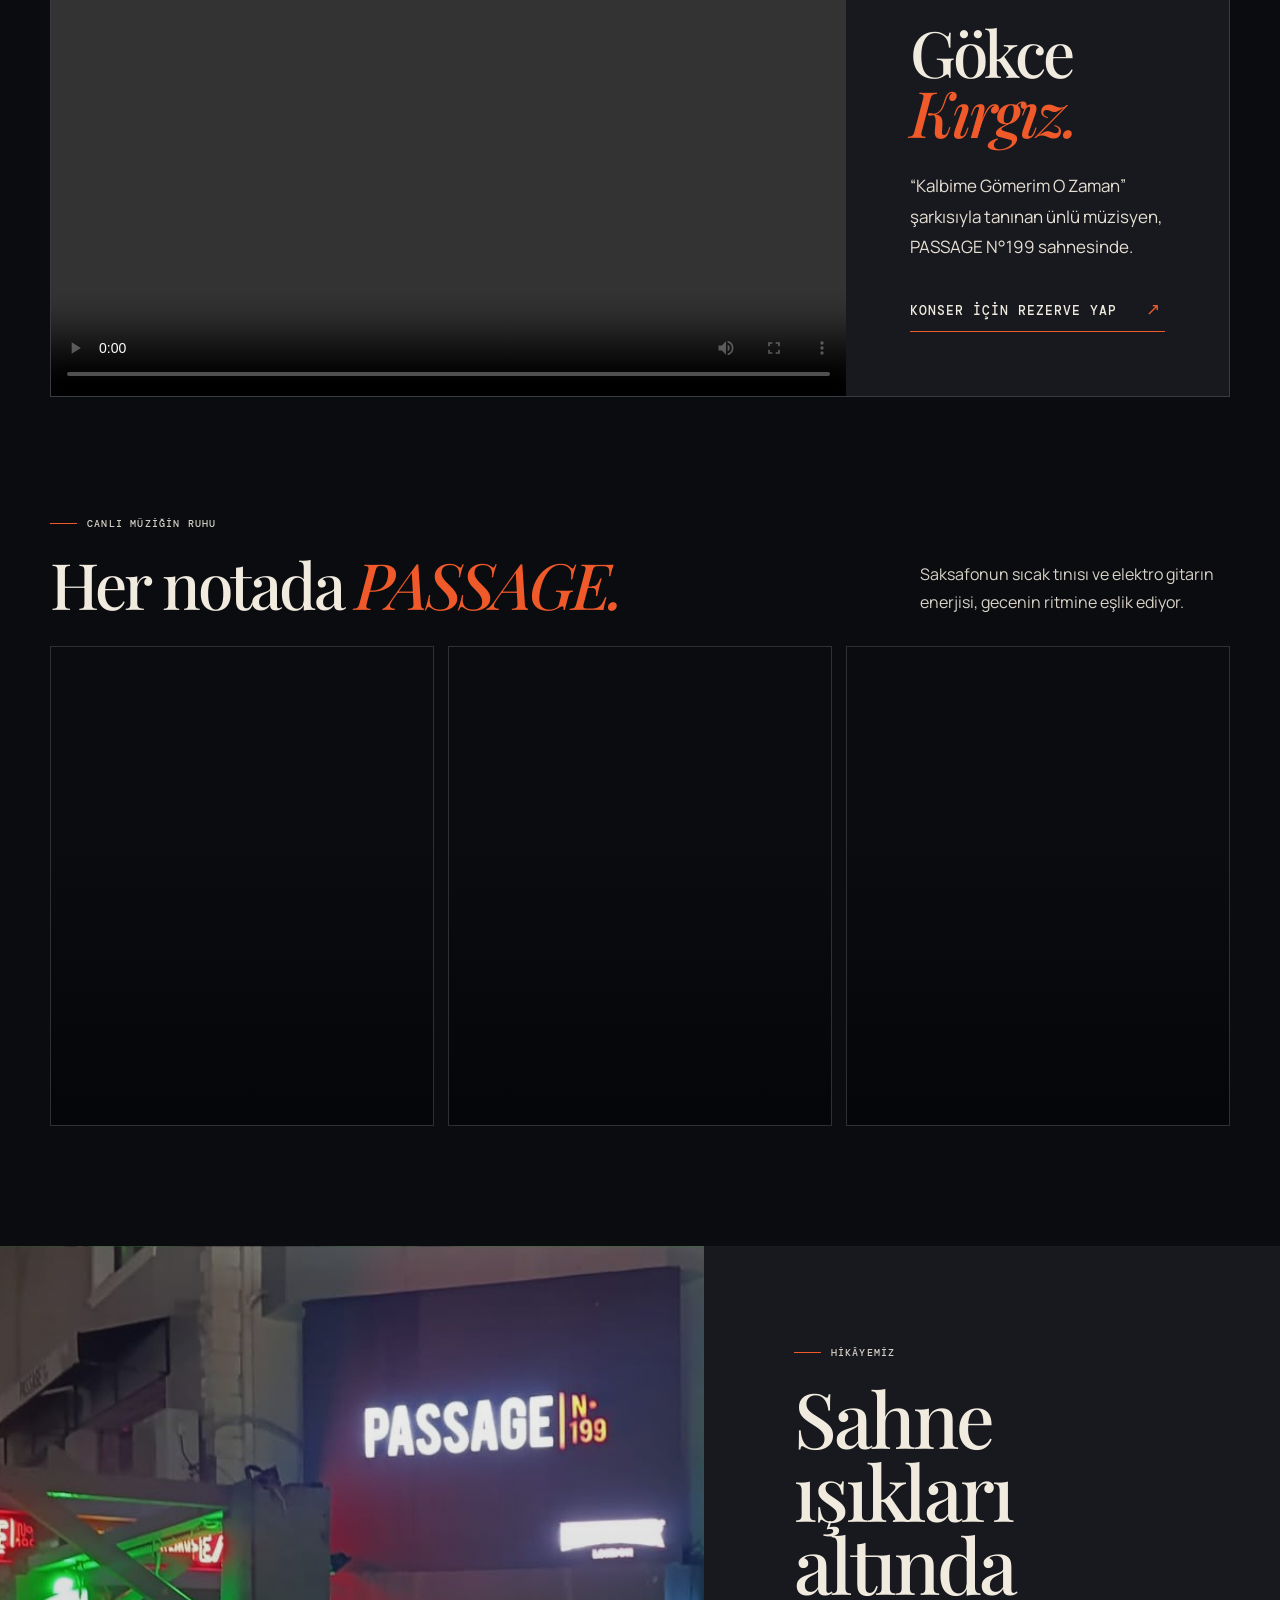
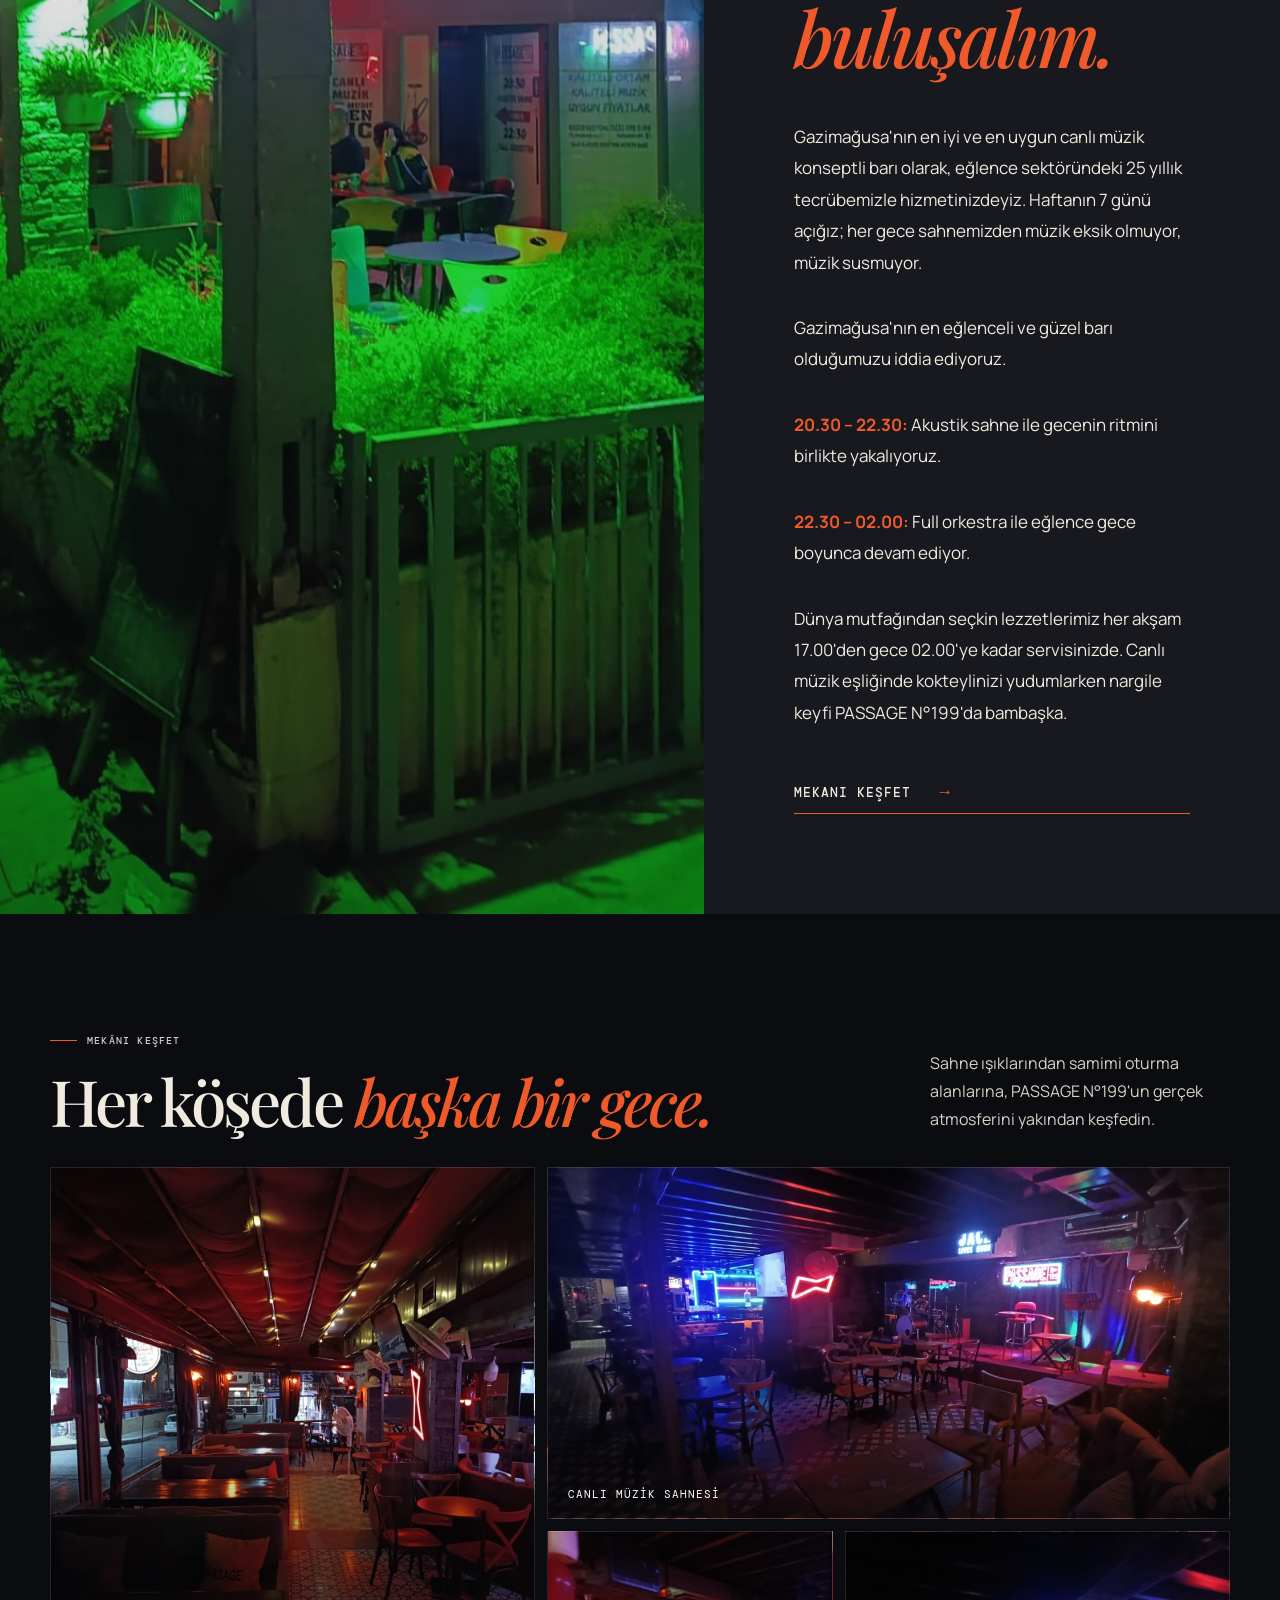
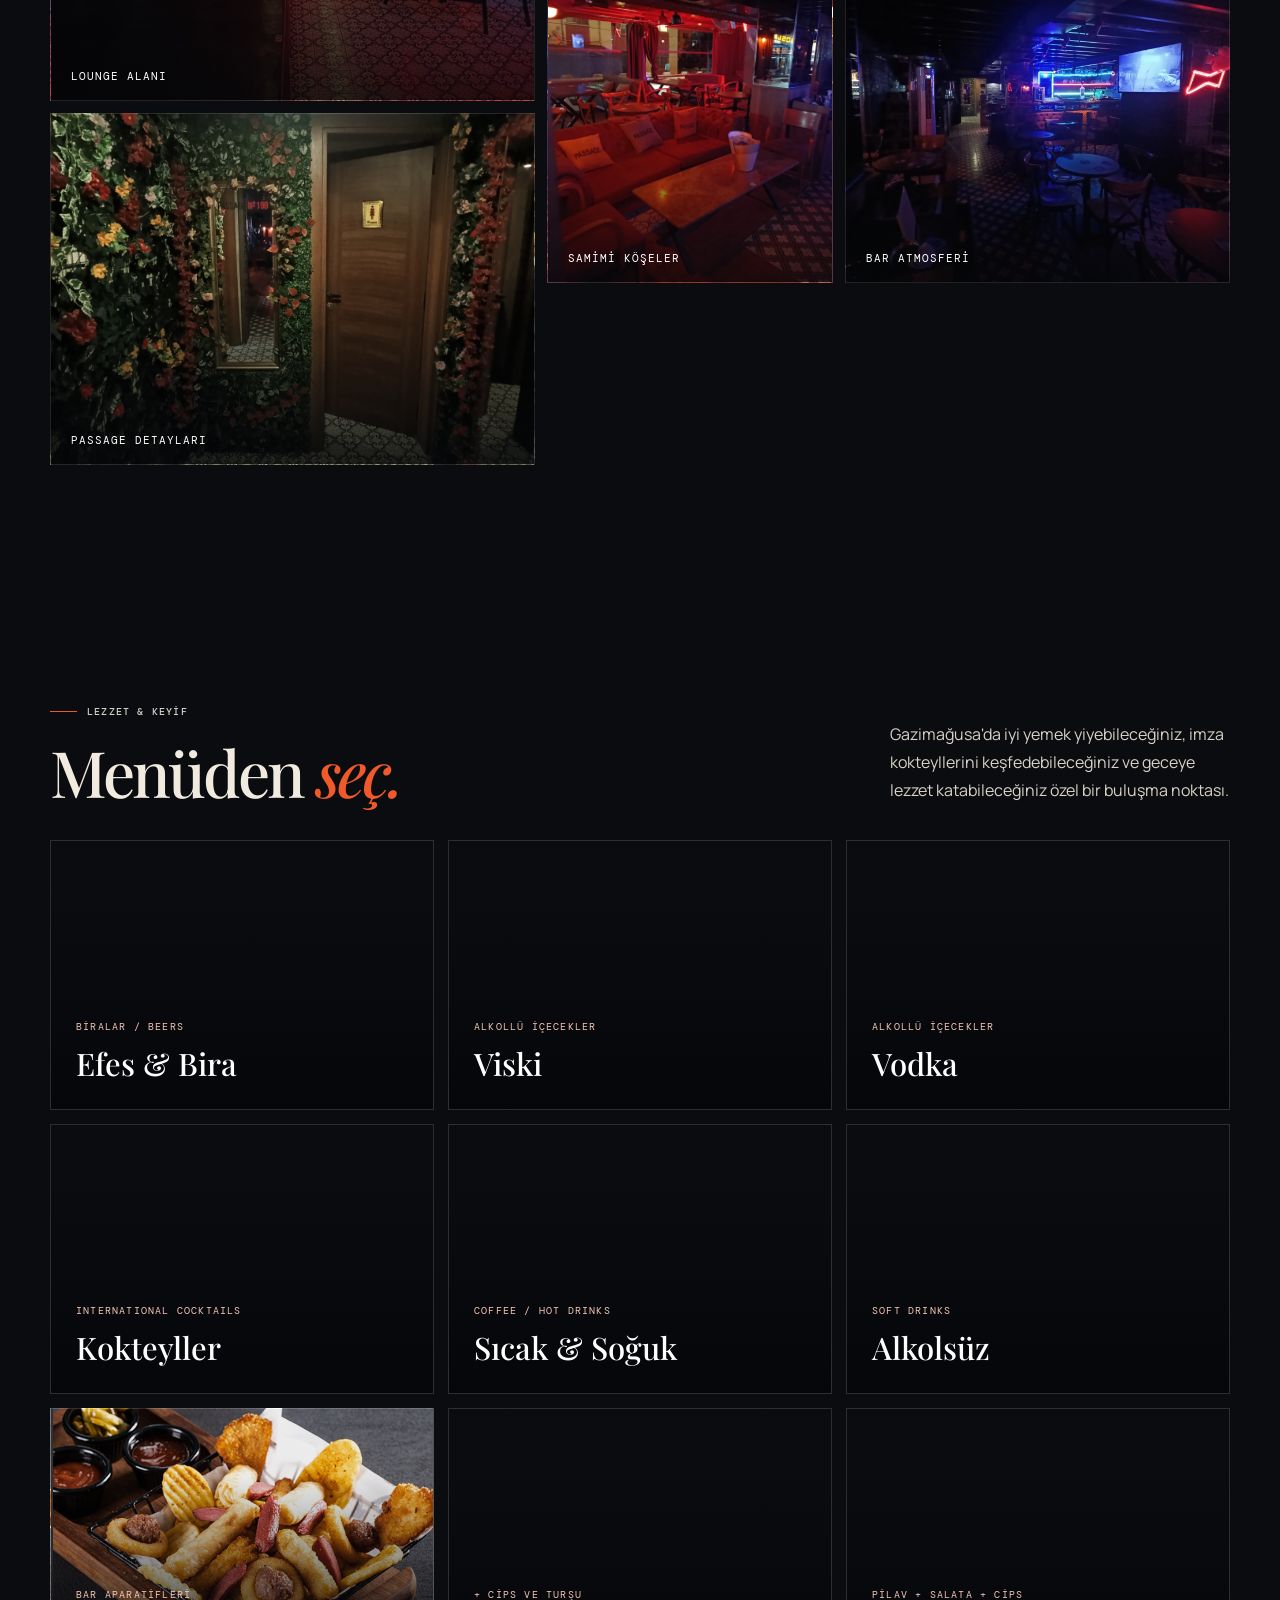
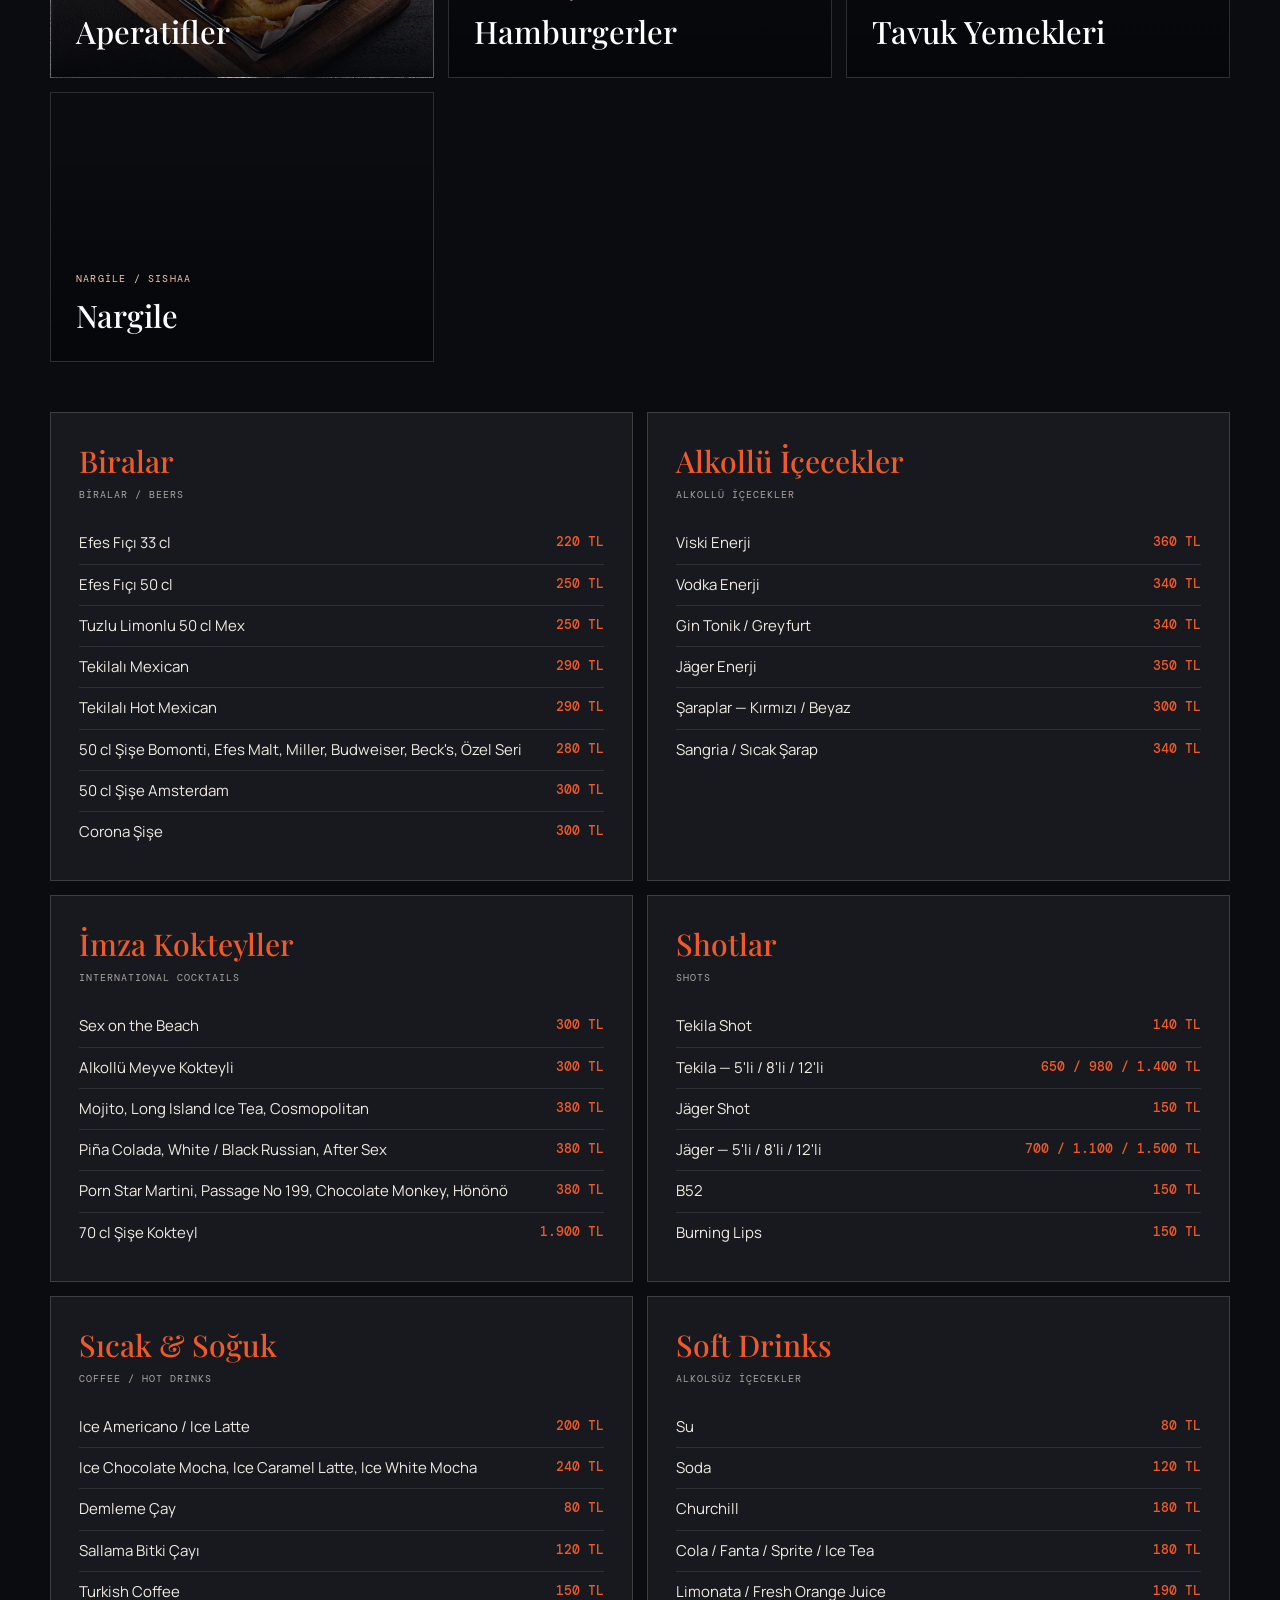
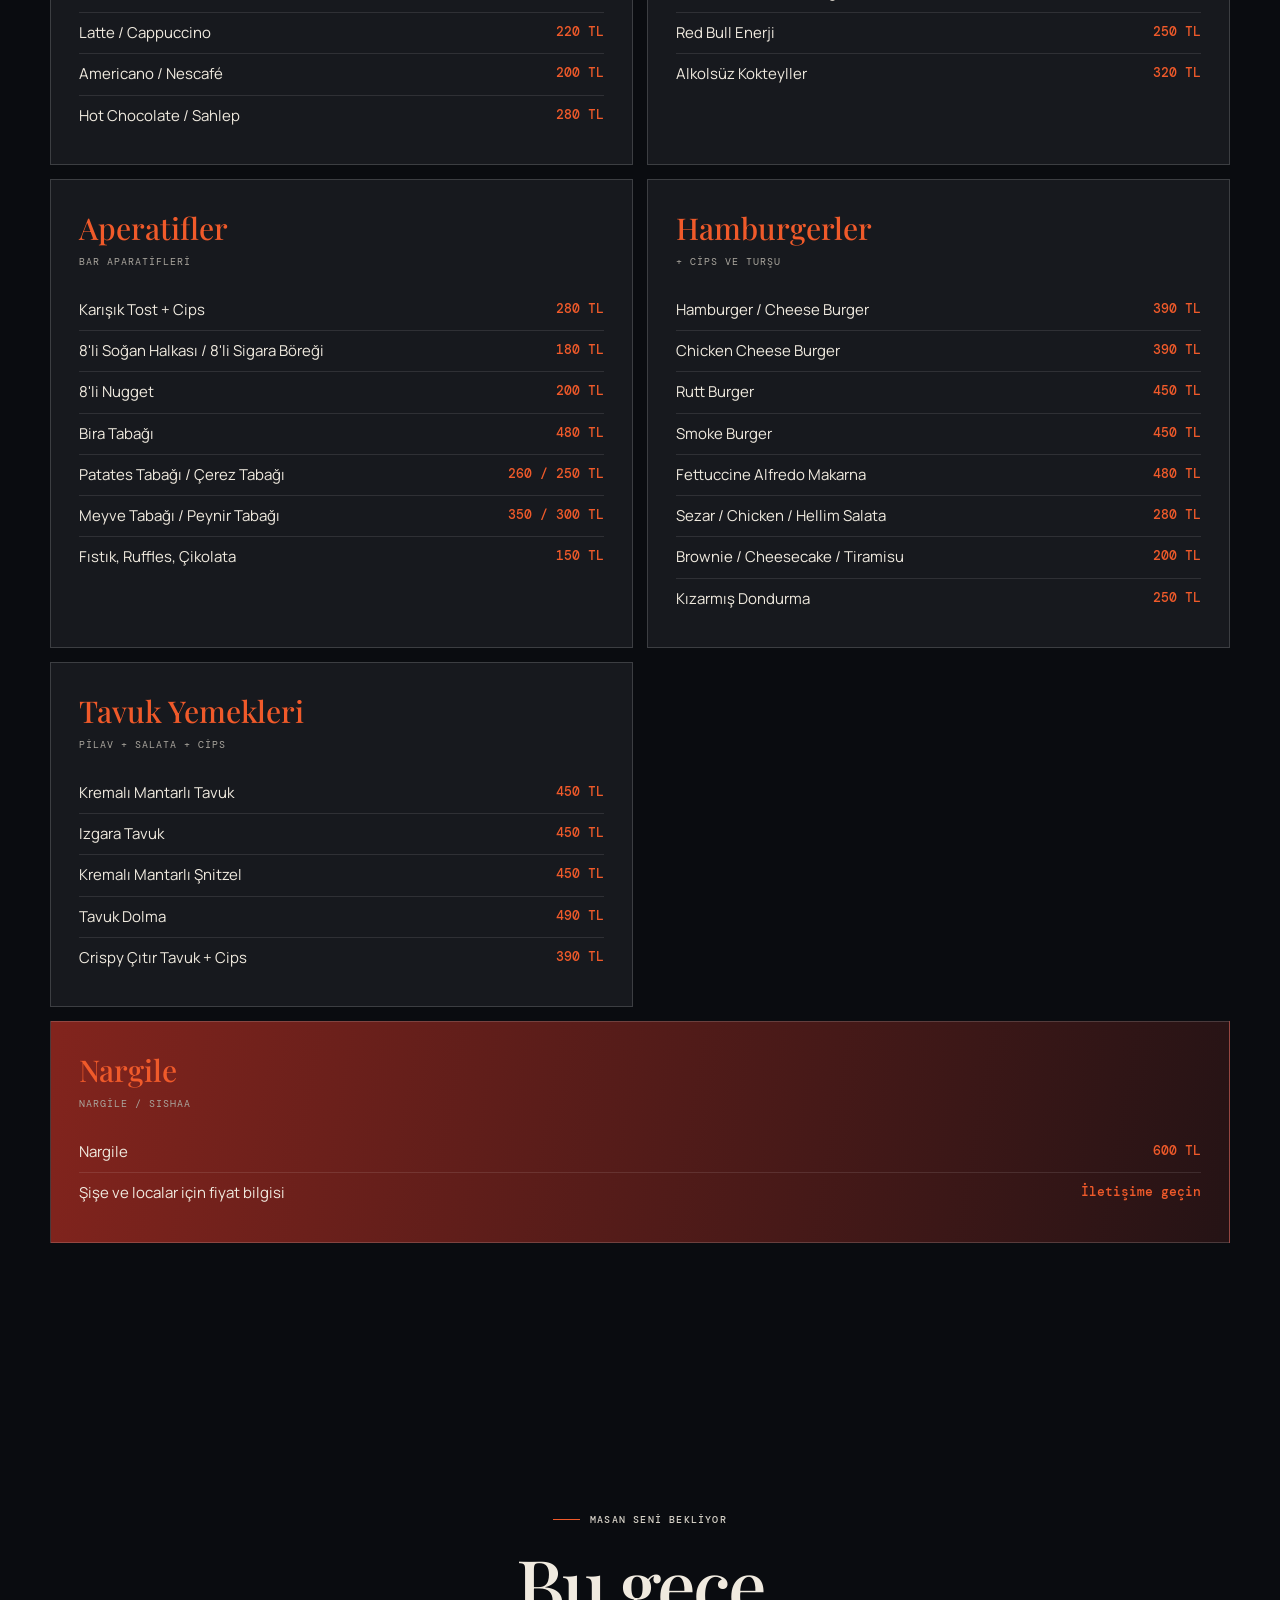
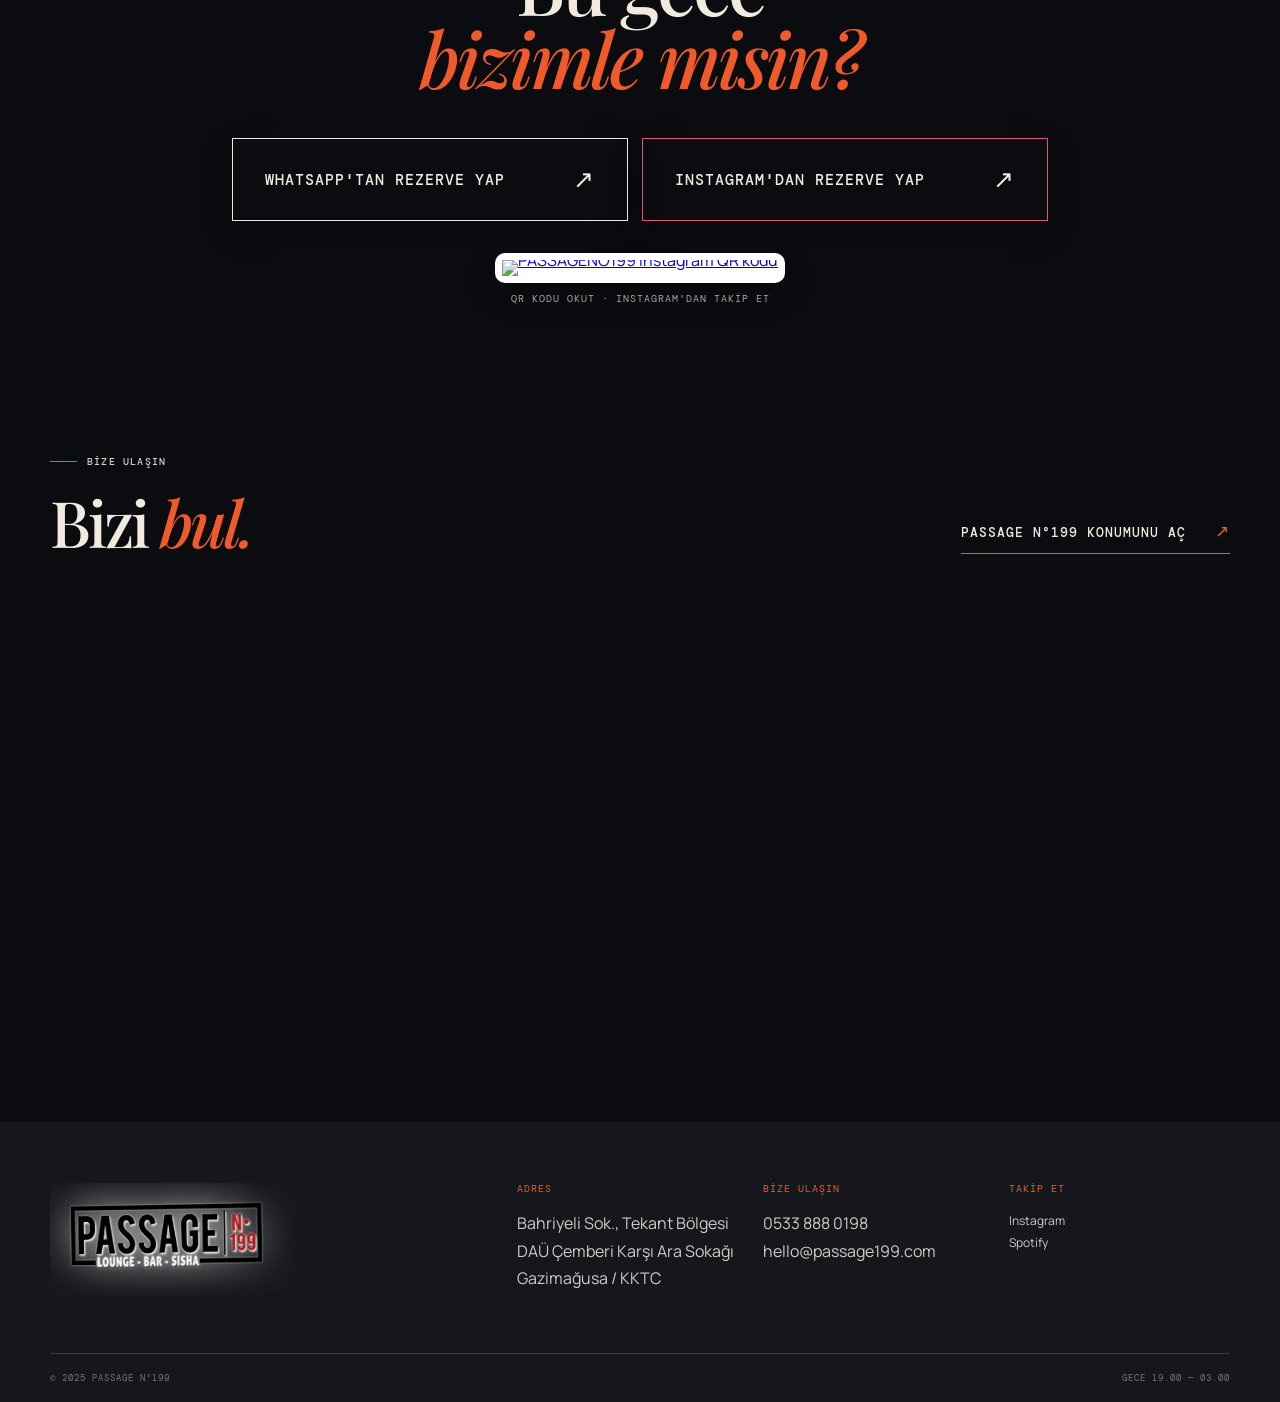
==== commit 1f60e44b: "Mobil tarayıcılar için önbellek sürümünü yenile" ====
--- a/index.html
+++ b/index.html
@@ -8,10 +8,10 @@
   <link rel="preconnect" href="https://fonts.googleapis.com" />
   <link rel="preconnect" href="https://fonts.gstatic.com" crossorigin />
   <link href="https://fonts.googleapis.com/css2?family=DM+Mono:wght@400;500&family=Manrope:wght@400;500;600;700&family=Playfair+Display:ital,wght@0,500;0,600;1,500;1,600&display=swap" rel="stylesheet" />
-  <link rel="stylesheet" href="style.css" />
-  <link rel="stylesheet" href="mobile.css" />
-  <link rel="stylesheet" href="special-events.css" />
-  <link rel="stylesheet" href="program-posters.css" />
+  <link rel="stylesheet" href="style.css?v=20261012-2" />
+  <link rel="stylesheet" href="mobile.css?v=20261012-2" />
+  <link rel="stylesheet" href="special-events.css?v=20261012-2" />
+  <link rel="stylesheet" href="program-posters.css?v=20261012-2" />
   <style>
     nav{gap:26px}nav a{font-size:12px;letter-spacing:1px;position:relative;padding:13px 2px;transition:color .25s ease}nav a:not(.nav-cta)::after{content:"";position:absolute;left:2px;bottom:7px;width:0;height:2px;background:var(--orange);transition:width .25s ease}nav a:not(.nav-cta):hover{color:var(--orange)}nav a:not(.nav-cta):hover::after{width:calc(100% - 4px)}.nav-cta{padding:14px 20px!important;border-color:var(--orange)!important;background:var(--orange);box-shadow:0 8px 22px rgba(240,90,42,.2);transition:background .25s ease,transform .25s ease,box-shadow .25s ease}.nav-cta:hover{background:#ff6b3b!important;color:#fff;transform:translateY(-2px);box-shadow:0 12px 28px rgba(240,90,42,.35)}.round-link{width:220px;font-size:12px;padding:15px 2px;transition:color .25s ease,border-color .25s ease}.round-link:hover{color:var(--orange);border-color:var(--orange)}.text-link{font-size:12px;font-weight:500;letter-spacing:1px;transition:color .25s ease}.text-link:hover{color:var(--orange)}.reservation-button{font-size:13px;font-weight:500;padding:20px 26px;gap:55px;box-shadow:0 10px 26px rgba(0,0,0,.25)}.reservation-button:hover{transform:translateY(-3px);box-shadow:0 14px 30px rgba(240,90,42,.3)}.show>a{width:48px;height:48px;border:1px solid rgba(255,255,255,.32);border-radius:50%;display:grid;place-items:center;font-size:22px;transition:background .2s ease,border-color .2s ease,transform .2s ease}.show>a:hover{background:var(--orange);border-color:var(--orange);transform:rotate(45deg)}@media(max-width:700px){nav a{font-size:13px}.nav-cta{padding:13px 16px!important}.round-link{width:205px}.reservation-button{font-size:12px}}
   </style>
@@ -316,7 +316,7 @@
       window.location.replace('/admin/set-password.html' + window.location.hash);
     }
   </script>
-  <script src="script.js"></script>
+  <script src="script.js?v=20261012-2"></script>
   <style>@media(max-width:700px){.hero-microphone{display:none}}</style>
 </body>
 </html>
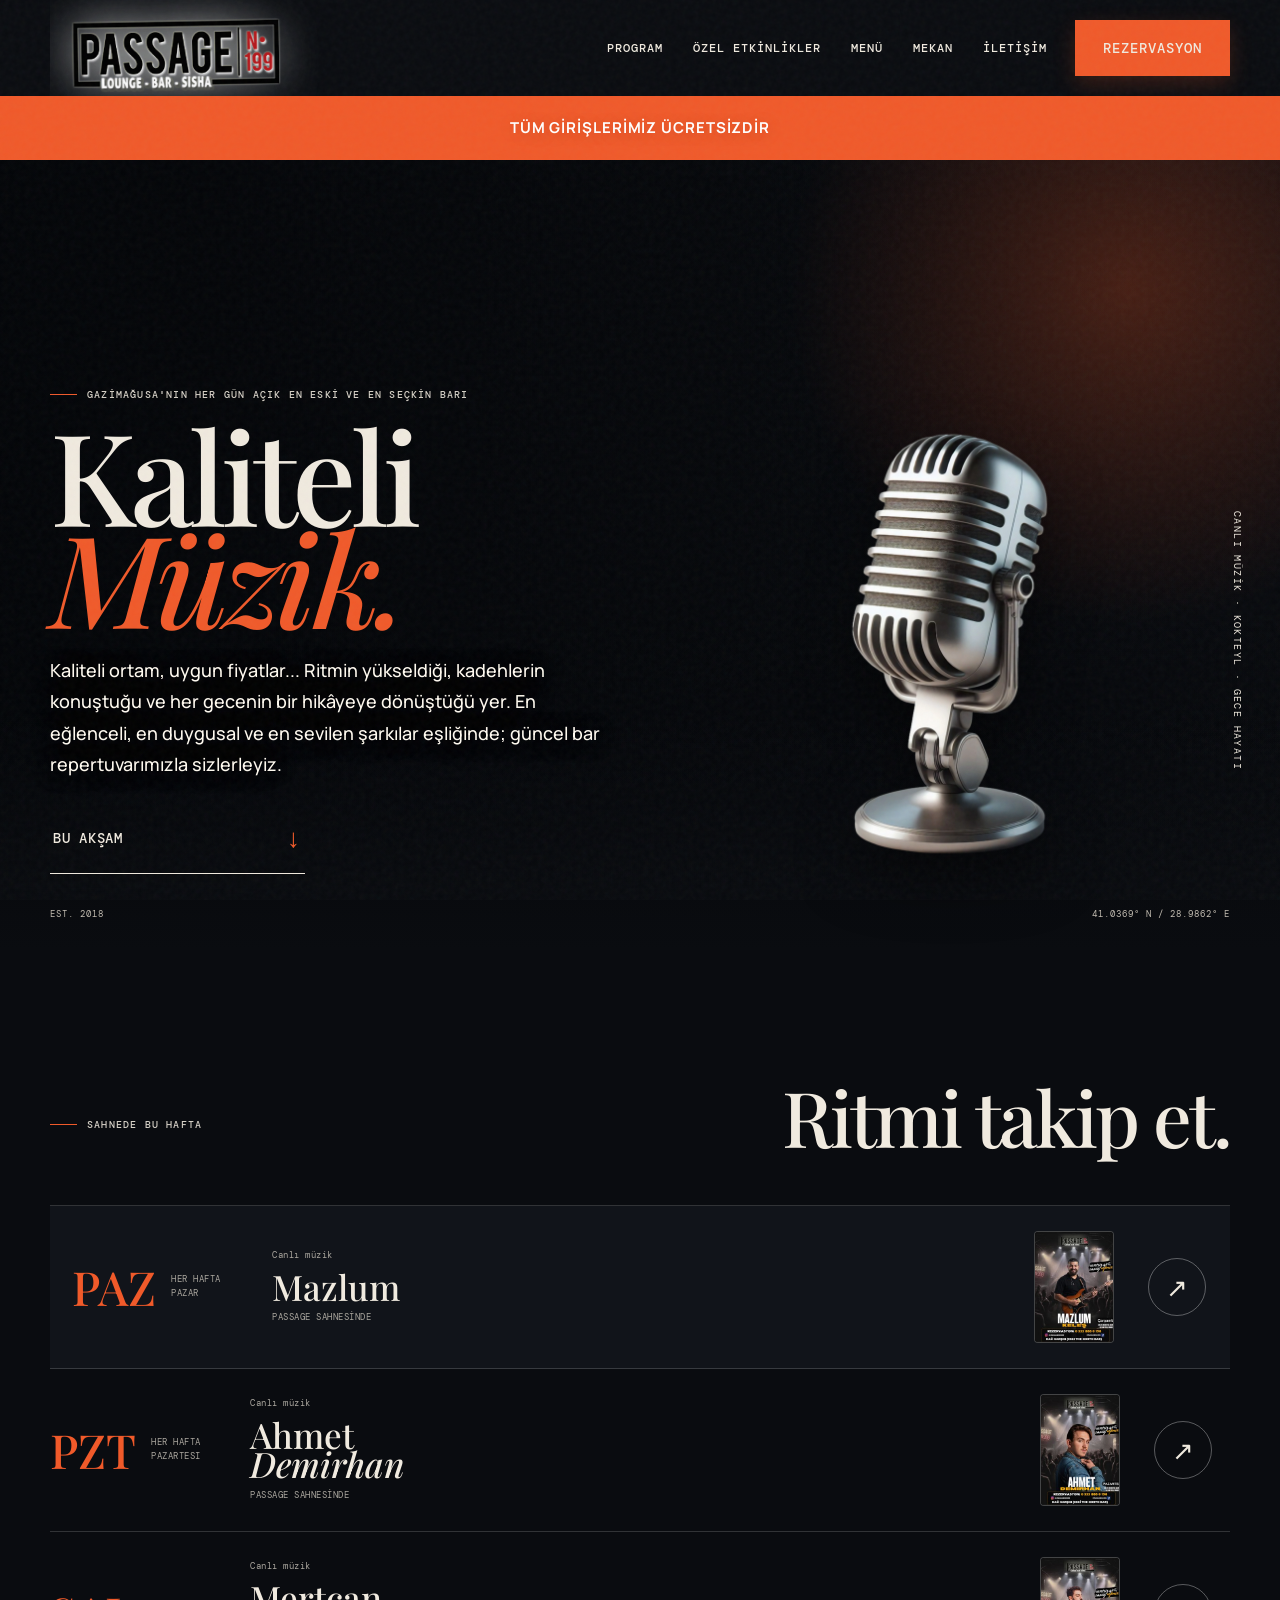
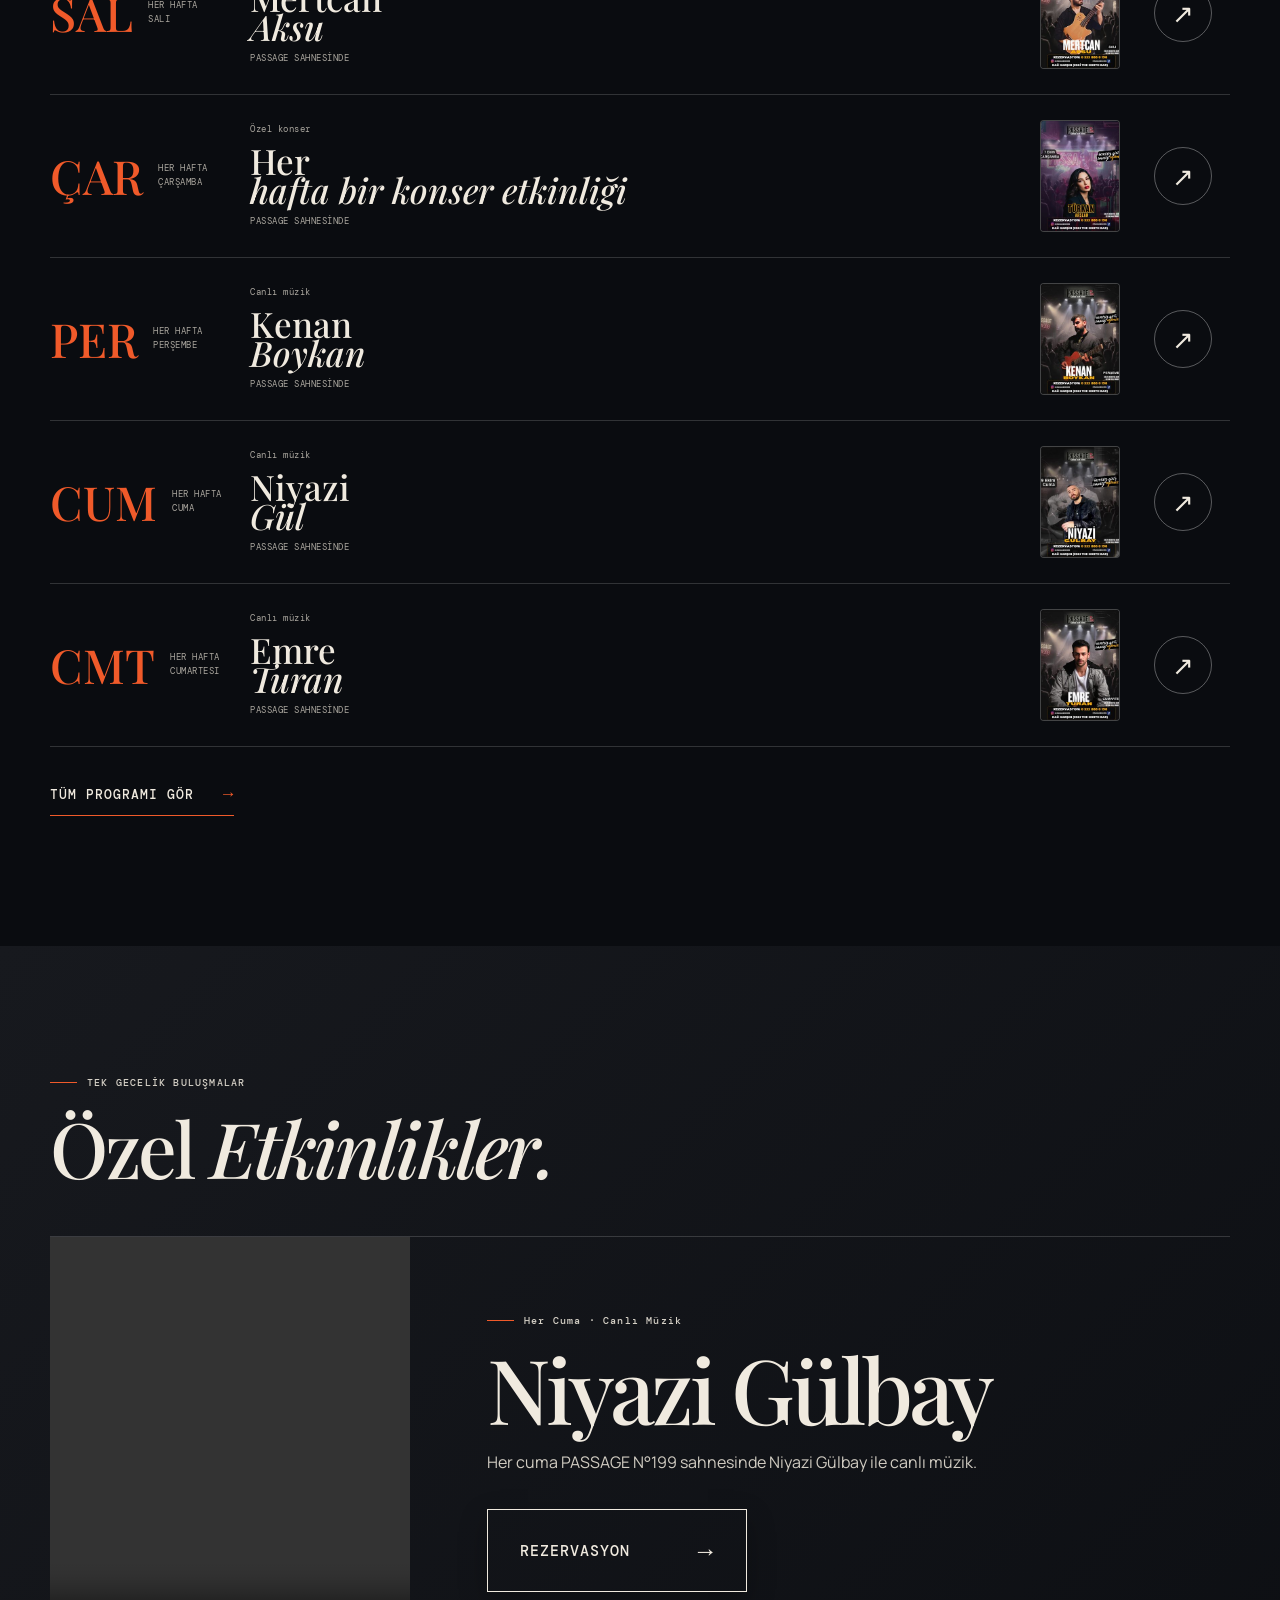
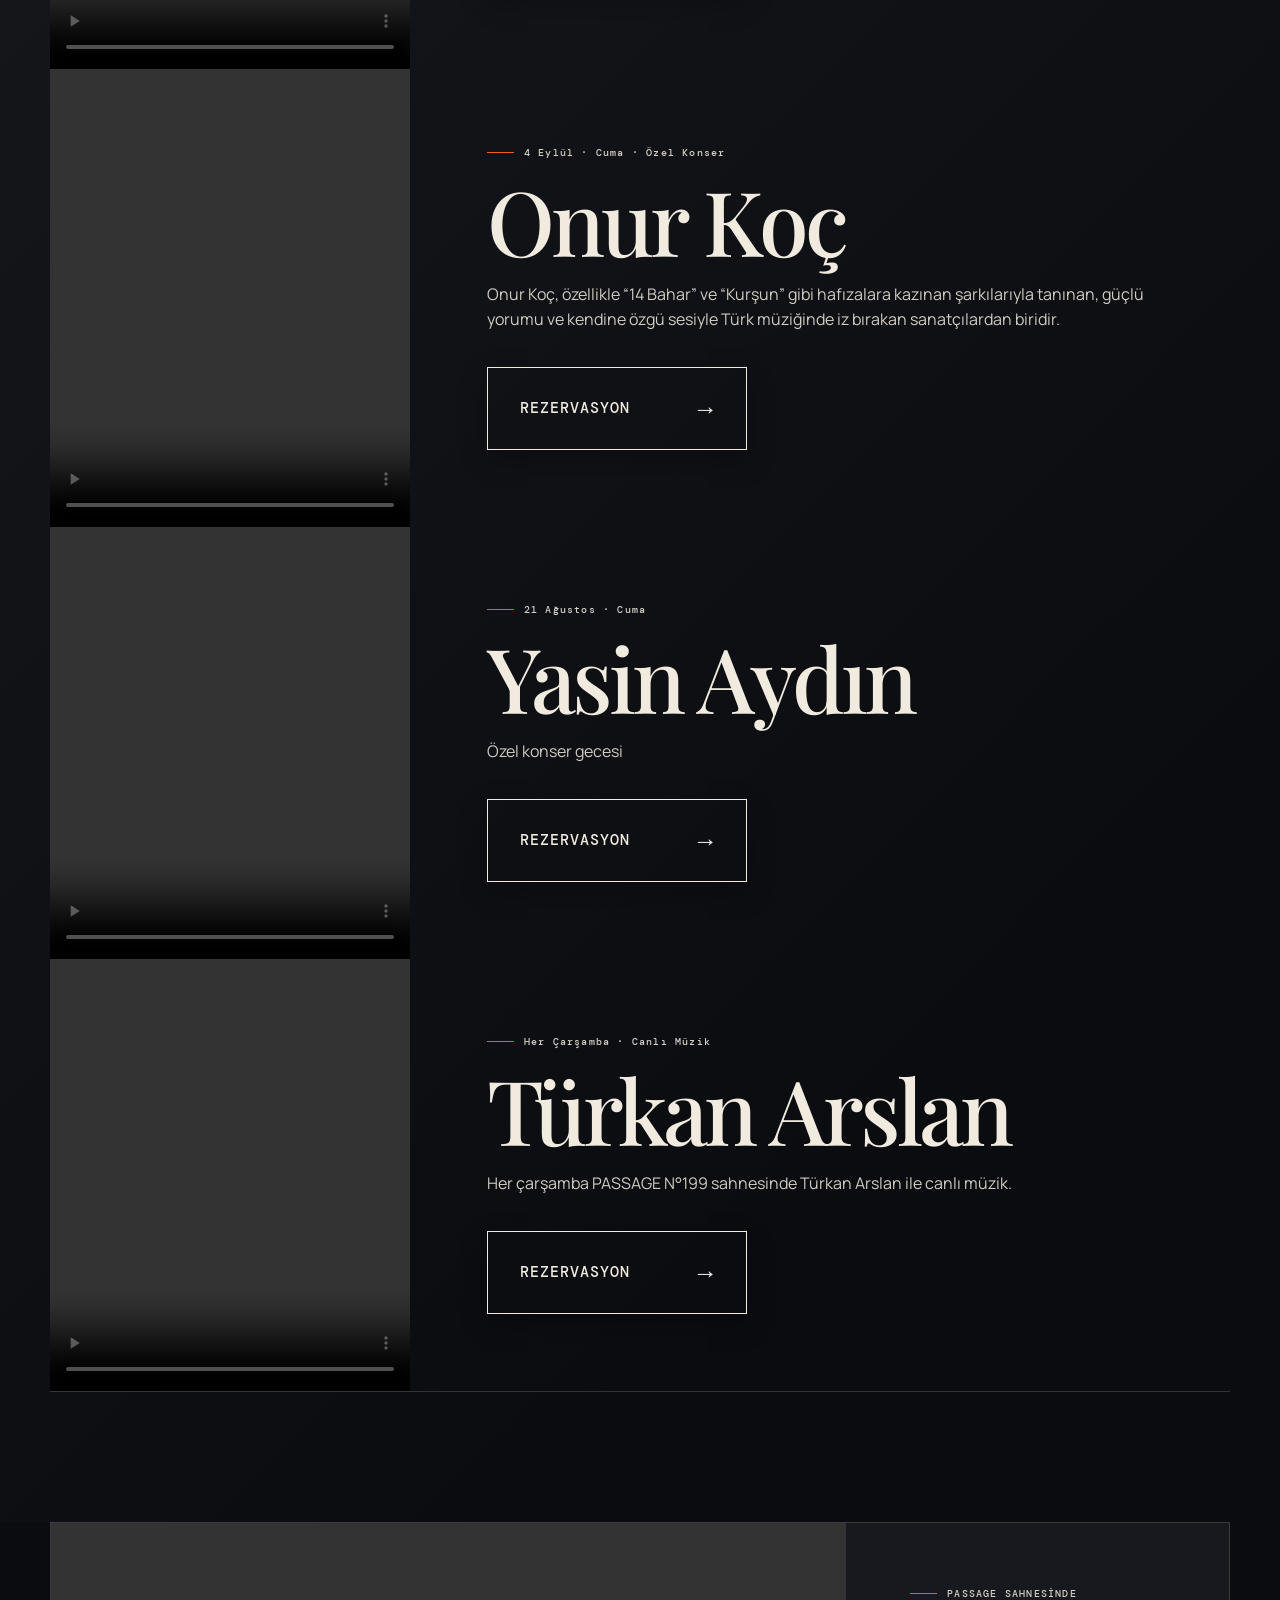
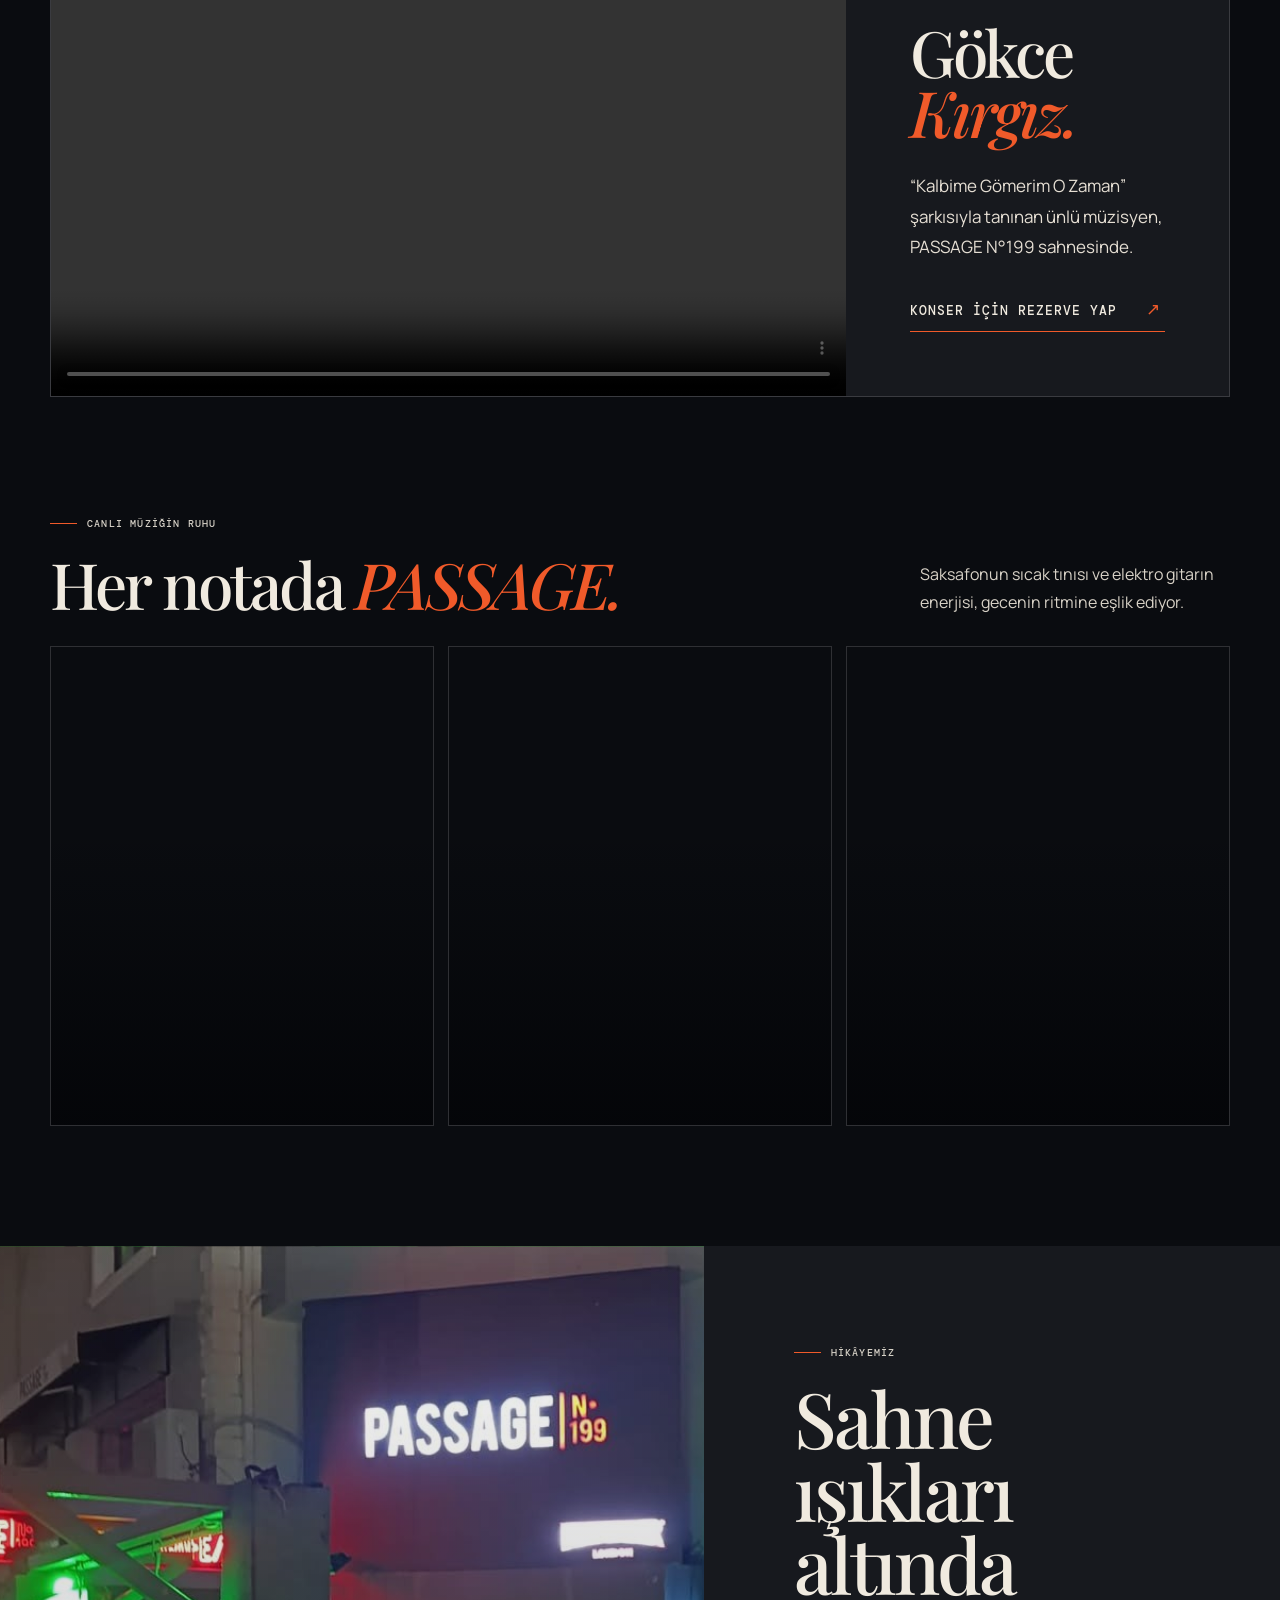
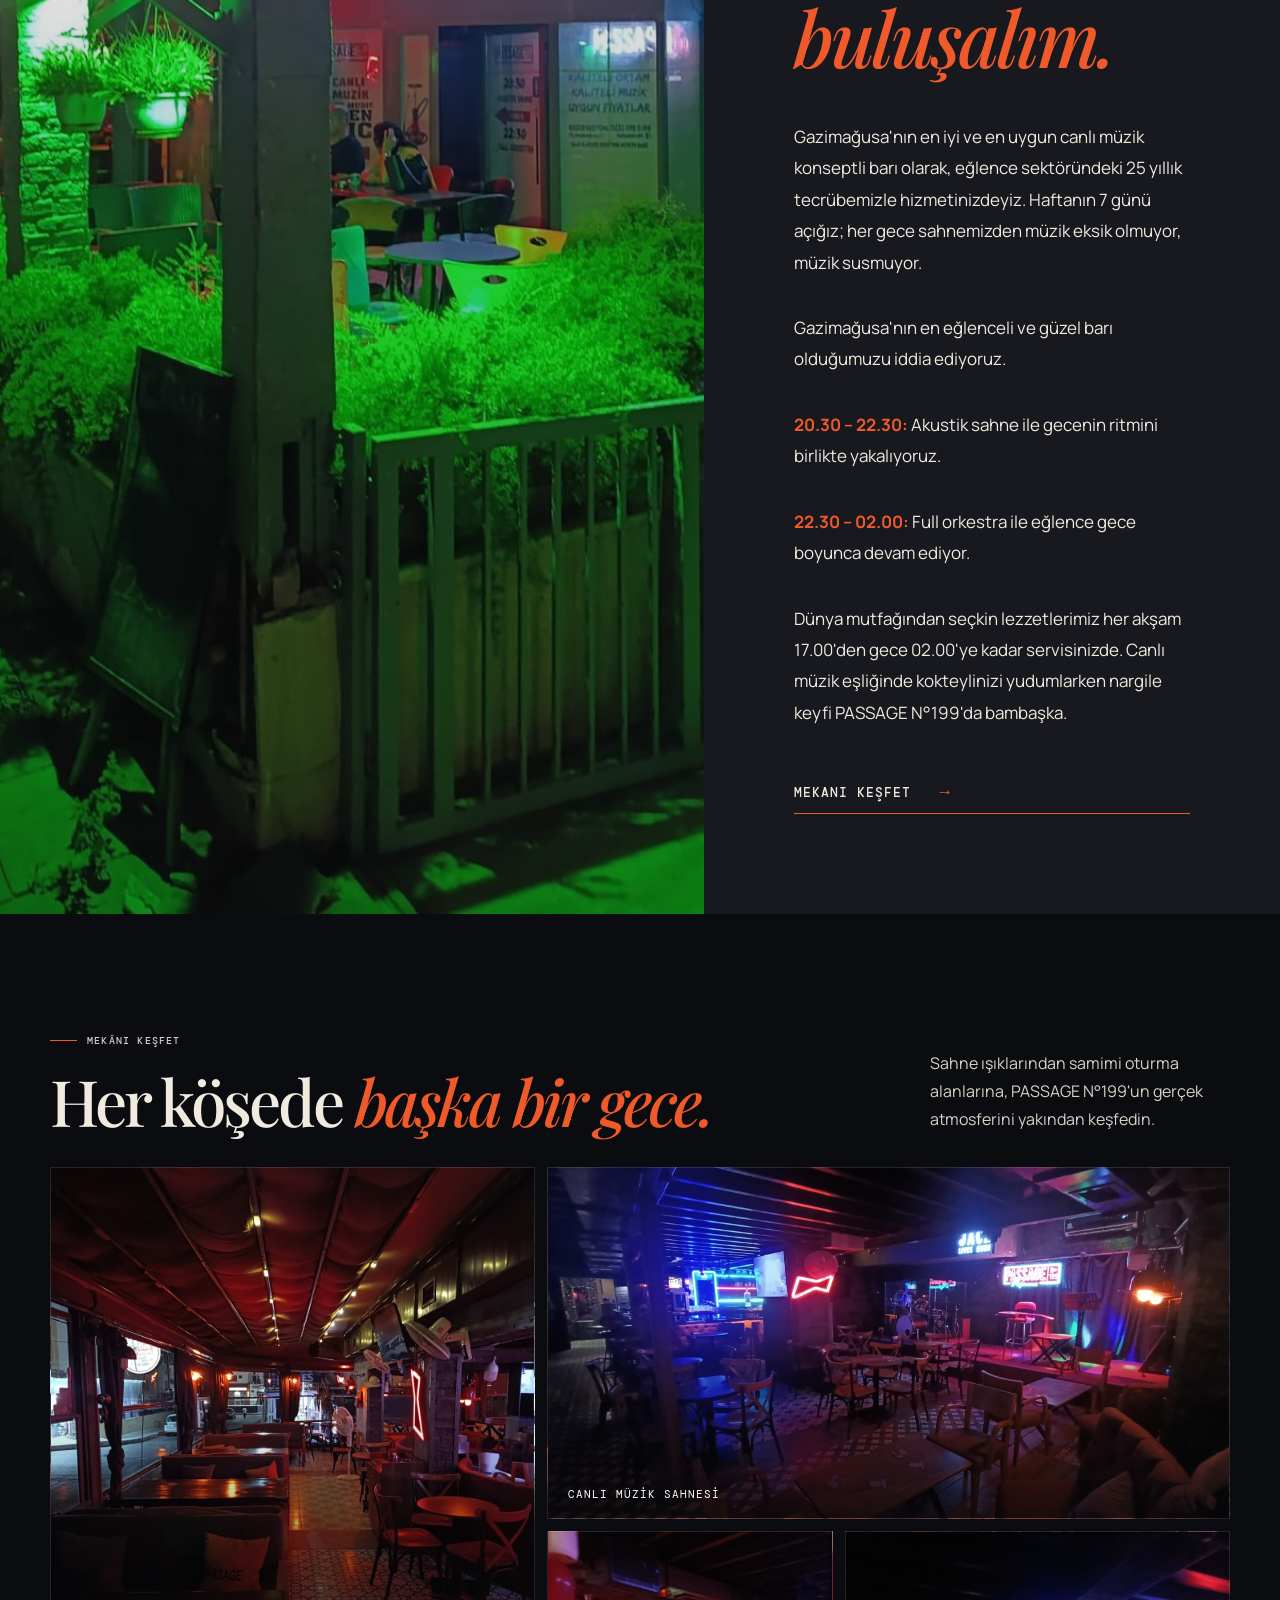
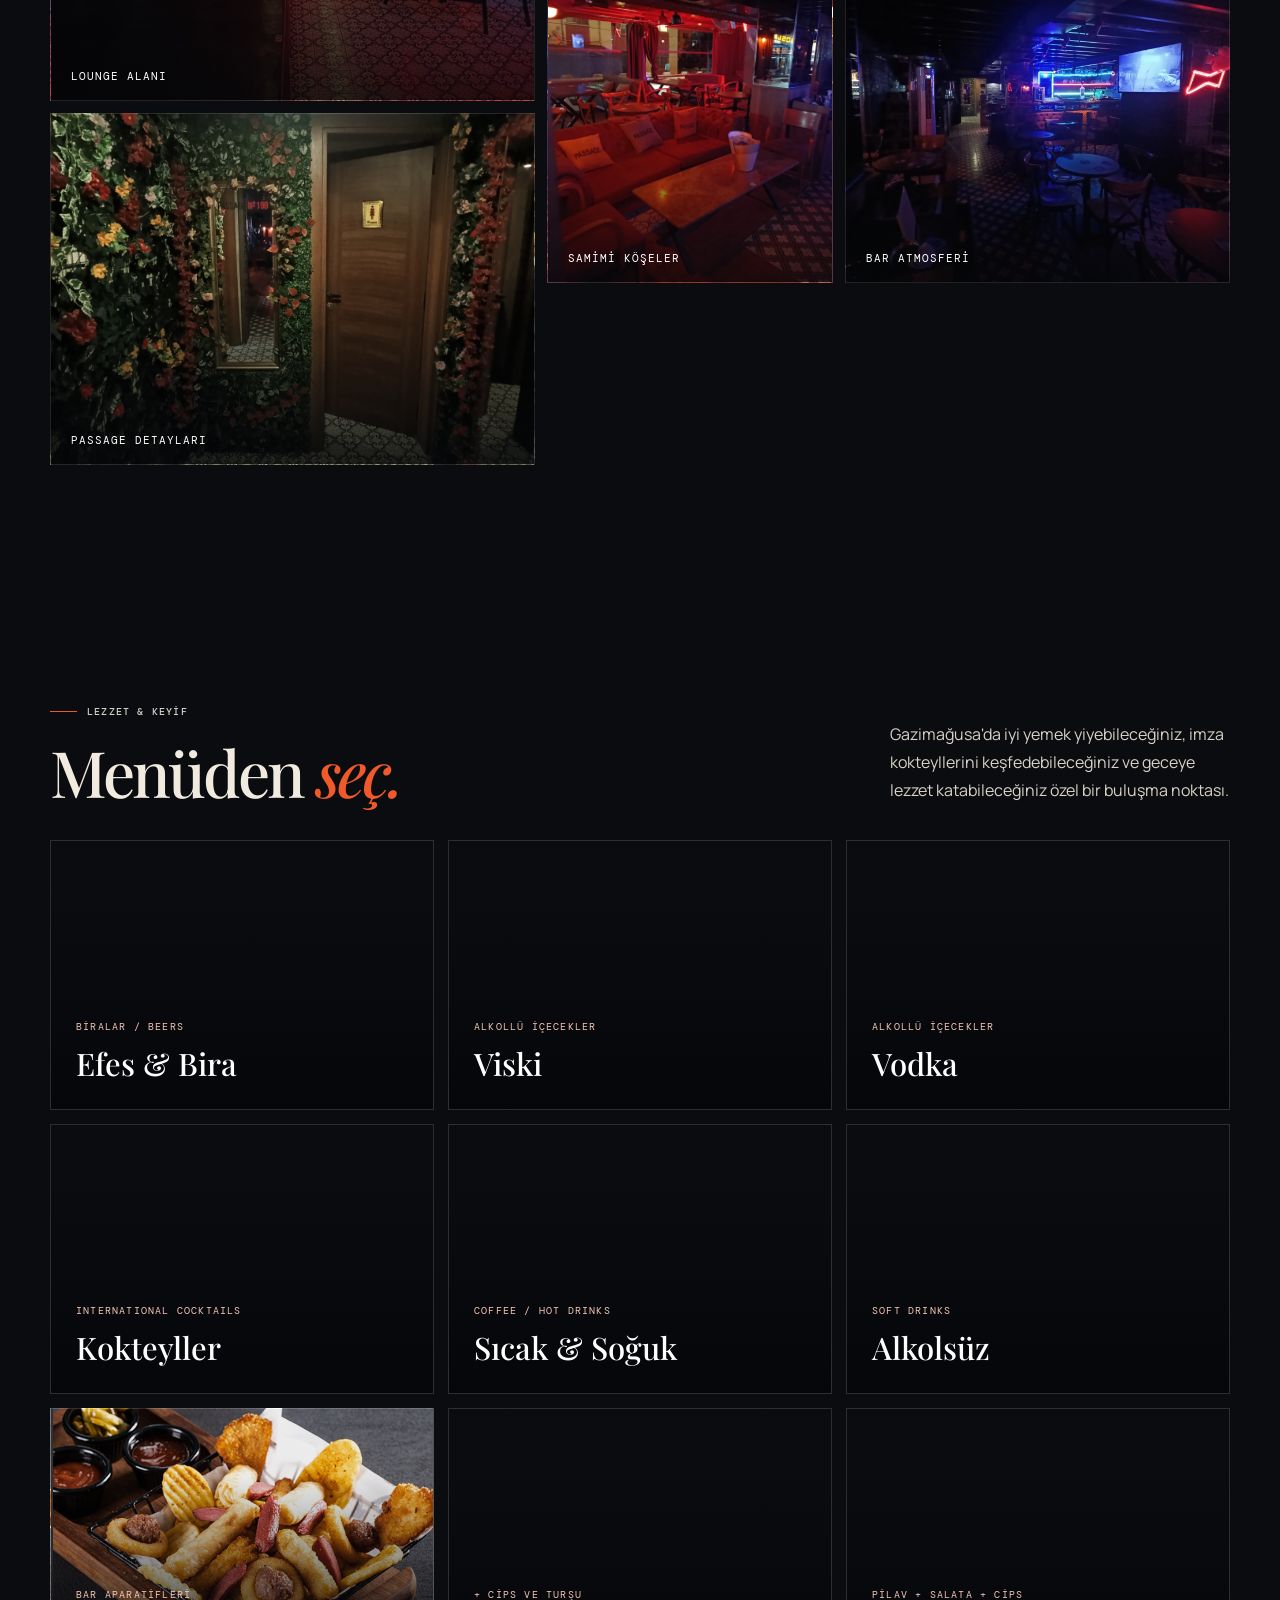
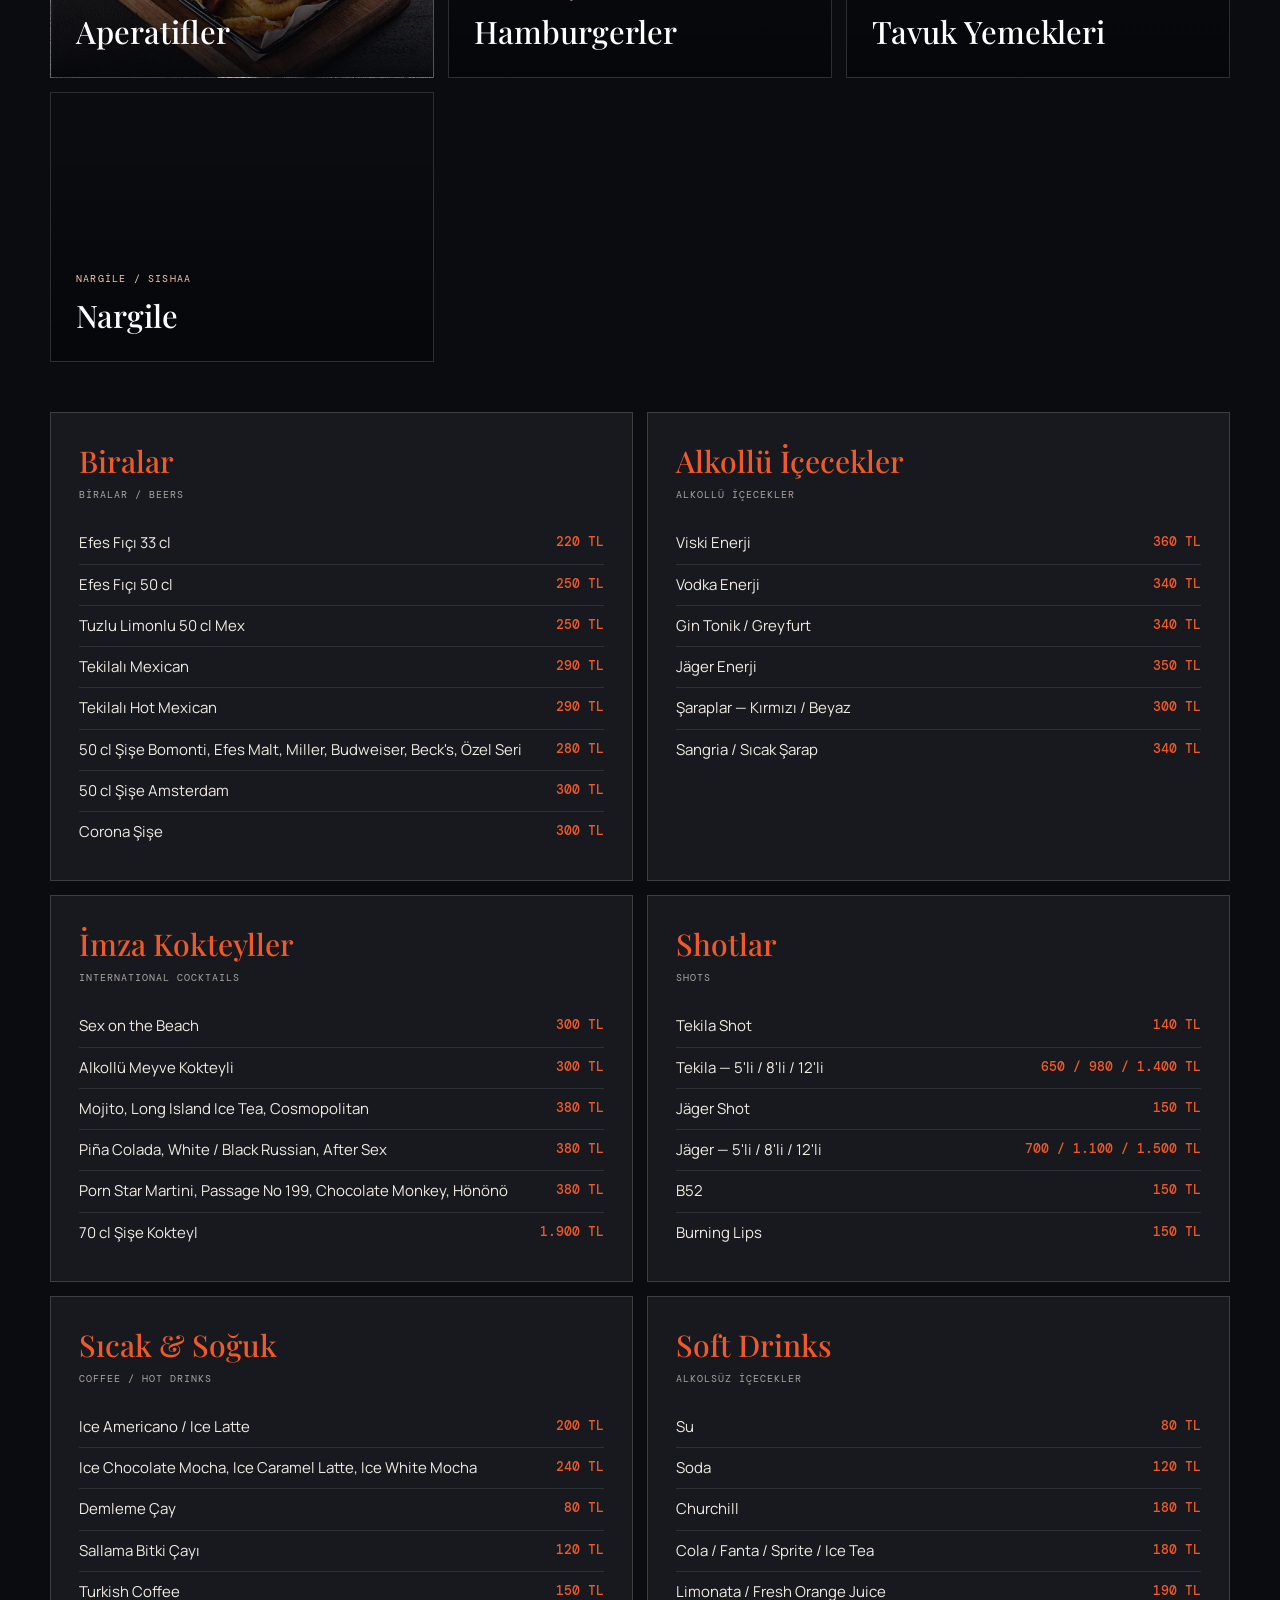
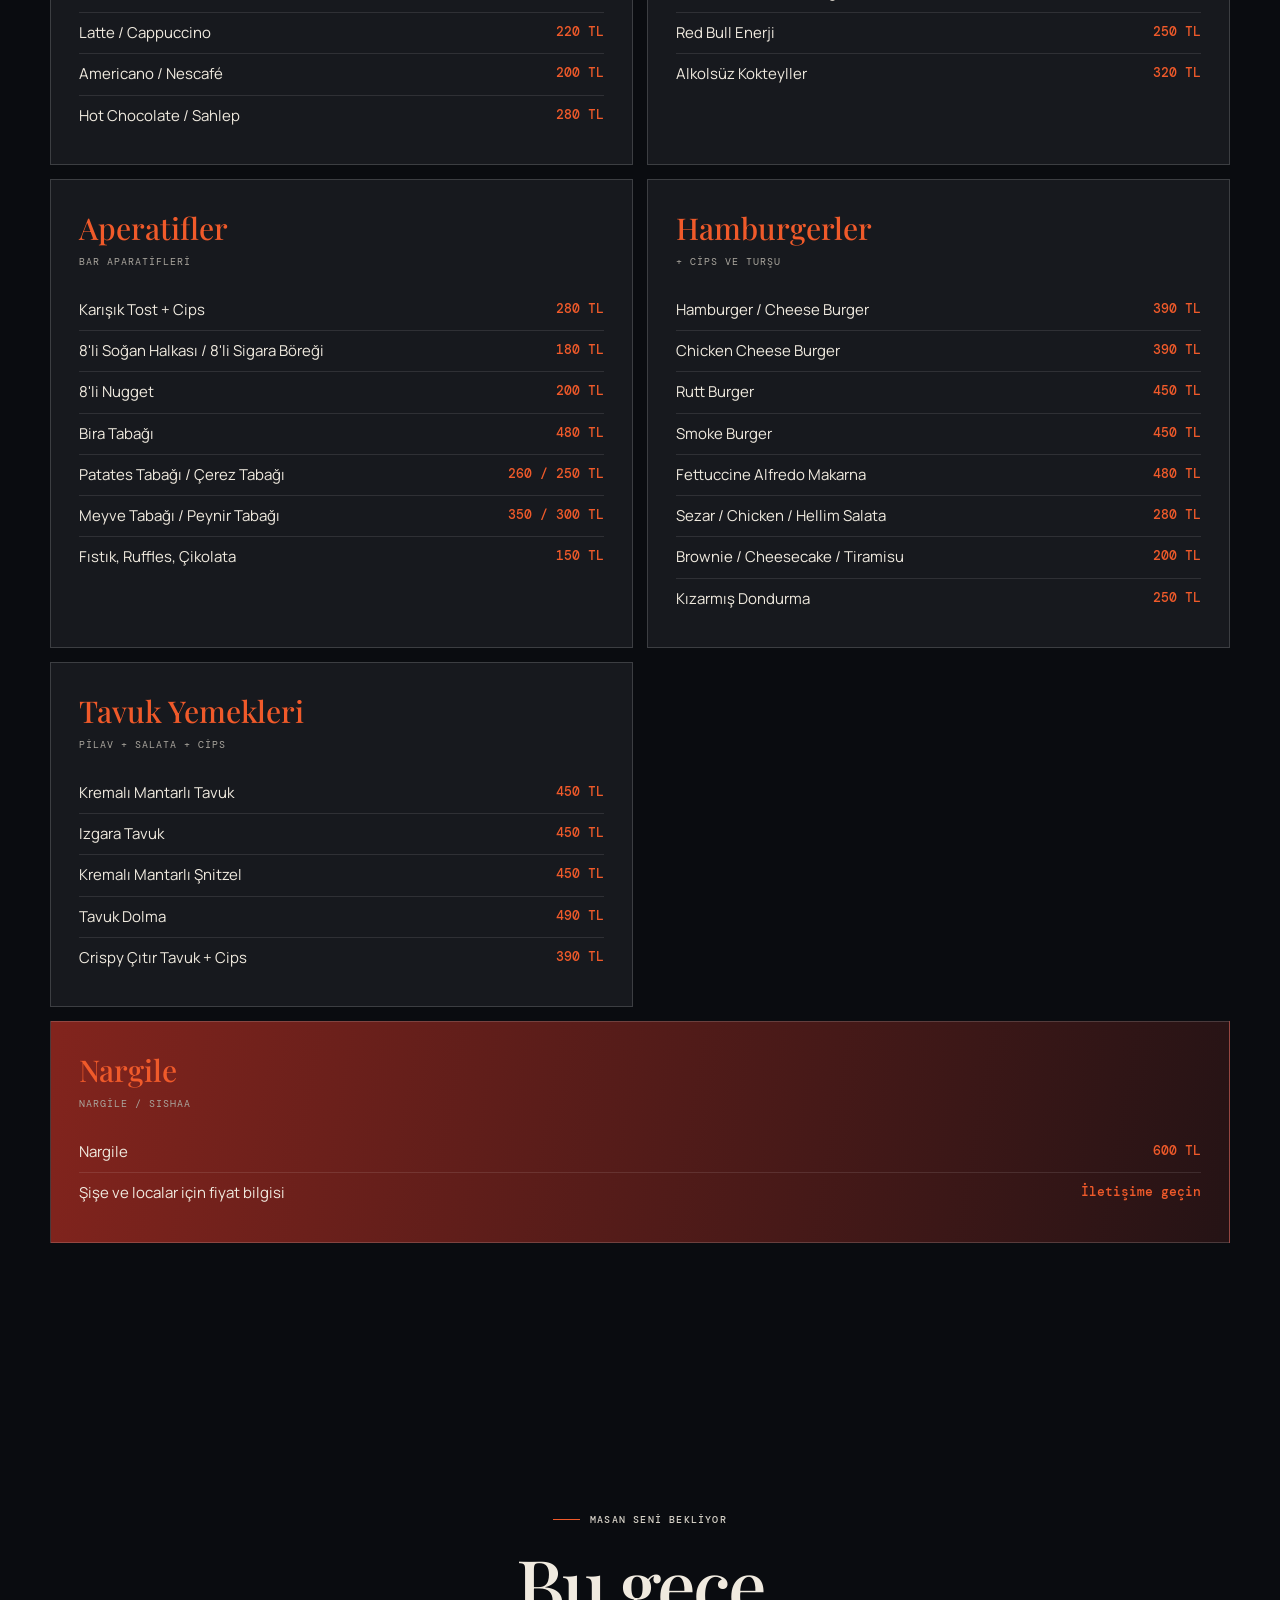
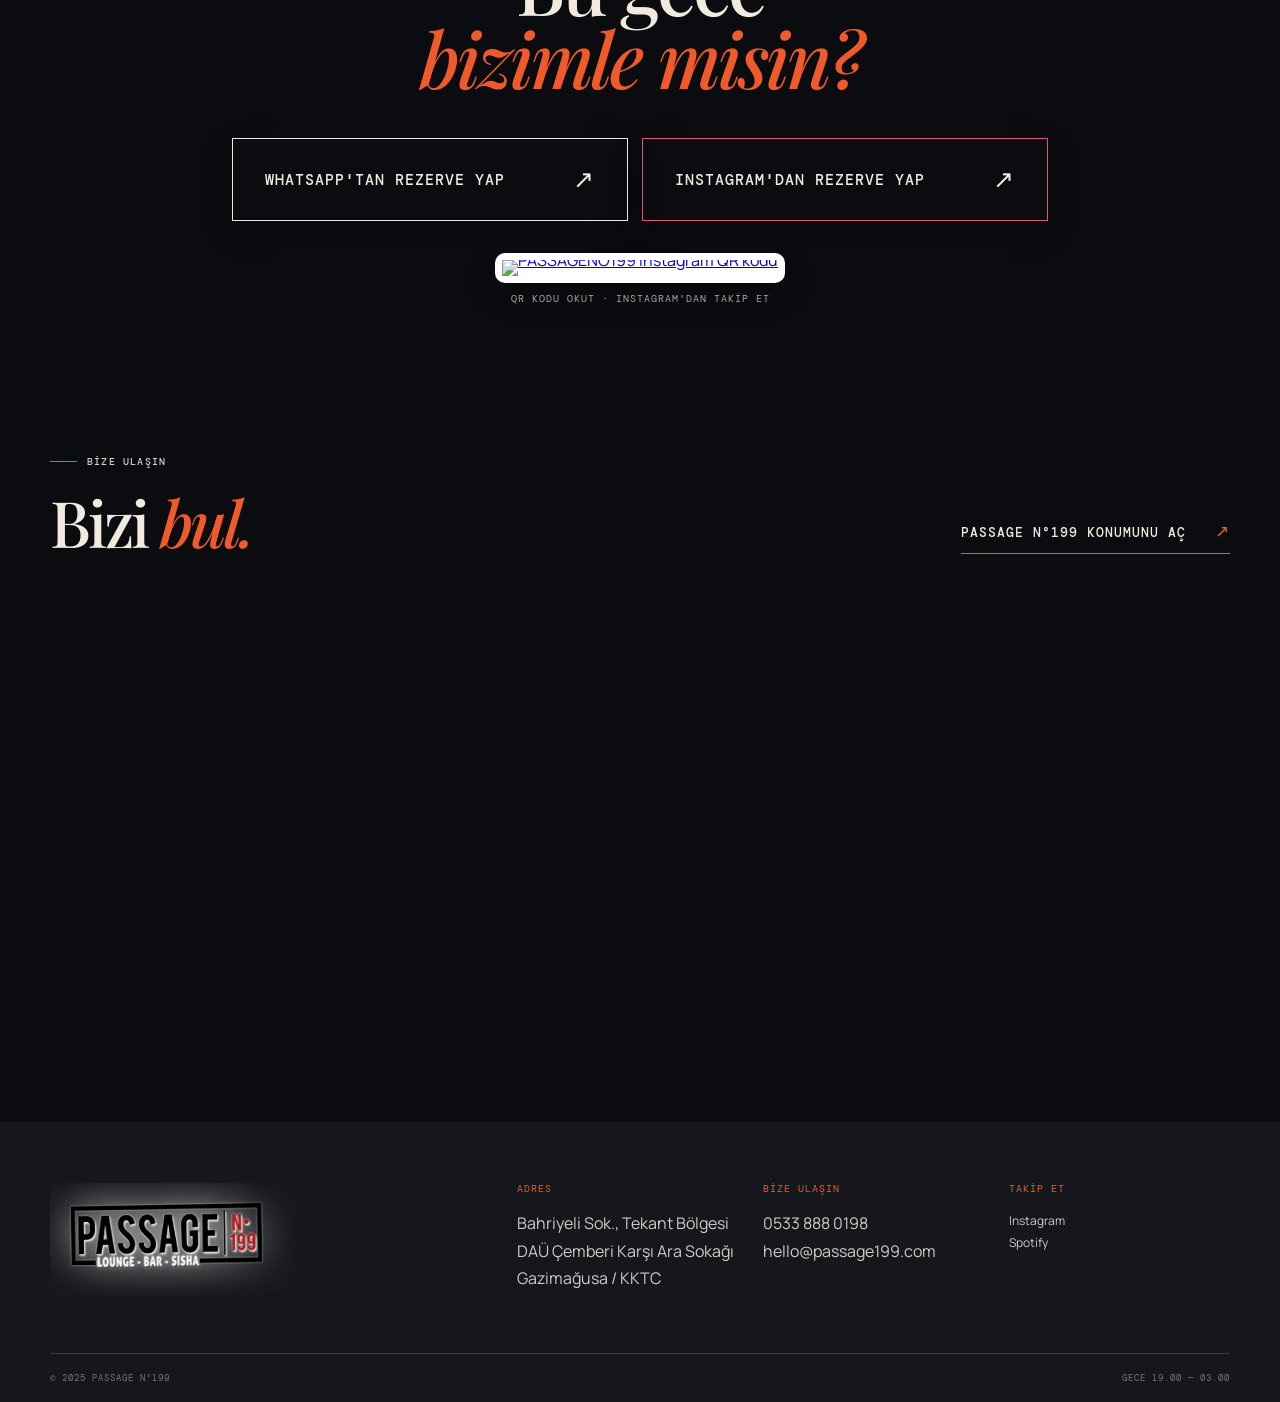
==== commit c7645220: "Adjust mobile free entry spacing and correct Niyazi Gülbay" ====
--- a/index.html
+++ b/index.html
@@ -8,10 +8,10 @@
   <link rel="preconnect" href="https://fonts.googleapis.com" />
   <link rel="preconnect" href="https://fonts.gstatic.com" crossorigin />
   <link href="https://fonts.googleapis.com/css2?family=DM+Mono:wght@400;500&family=Manrope:wght@400;500;600;700&family=Playfair+Display:ital,wght@0,500;0,600;1,500;1,600&display=swap" rel="stylesheet" />
-  <link rel="stylesheet" href="style.css?v=20261012-2" />
-  <link rel="stylesheet" href="mobile.css?v=20261012-2" />
-  <link rel="stylesheet" href="special-events.css?v=20261012-2" />
-  <link rel="stylesheet" href="program-posters.css?v=20261012-2" />
+  <link rel="stylesheet" href="style.css?v=20261012-4" />
+  <link rel="stylesheet" href="mobile.css?v=20261012-4" />
+  <link rel="stylesheet" href="special-events.css?v=20261012-4" />
+  <link rel="stylesheet" href="program-posters.css?v=20261012-4" />
   <style>
     nav{gap:26px}nav a{font-size:12px;letter-spacing:1px;position:relative;padding:13px 2px;transition:color .25s ease}nav a:not(.nav-cta)::after{content:"";position:absolute;left:2px;bottom:7px;width:0;height:2px;background:var(--orange);transition:width .25s ease}nav a:not(.nav-cta):hover{color:var(--orange)}nav a:not(.nav-cta):hover::after{width:calc(100% - 4px)}.nav-cta{padding:14px 20px!important;border-color:var(--orange)!important;background:var(--orange);box-shadow:0 8px 22px rgba(240,90,42,.2);transition:background .25s ease,transform .25s ease,box-shadow .25s ease}.nav-cta:hover{background:#ff6b3b!important;color:#fff;transform:translateY(-2px);box-shadow:0 12px 28px rgba(240,90,42,.35)}.round-link{width:220px;font-size:12px;padding:15px 2px;transition:color .25s ease,border-color .25s ease}.round-link:hover{color:var(--orange);border-color:var(--orange)}.text-link{font-size:12px;font-weight:500;letter-spacing:1px;transition:color .25s ease}.text-link:hover{color:var(--orange)}.reservation-button{font-size:13px;font-weight:500;padding:20px 26px;gap:55px;box-shadow:0 10px 26px rgba(0,0,0,.25)}.reservation-button:hover{transform:translateY(-3px);box-shadow:0 14px 30px rgba(240,90,42,.3)}.show>a{width:48px;height:48px;border:1px solid rgba(255,255,255,.32);border-radius:50%;display:grid;place-items:center;font-size:22px;transition:background .2s ease,border-color .2s ease,transform .2s ease}.show>a:hover{background:var(--orange);border-color:var(--orange);transform:rotate(45deg)}@media(max-width:700px){nav a{font-size:13px}.nav-cta{padding:13px 16px!important}.round-link{width:205px}.reservation-button{font-size:12px}}
   </style>
@@ -25,7 +25,7 @@
     .nav{position:relative;min-height:96px}
     .free-entry-banner{display:flex;align-items:center;justify-content:center;min-height:64px;padding:12px 24px;background:var(--orange);color:#fff;text-align:center;position:relative;z-index:3}
     .free-entry-banner h2{font:700 15px/1.2 Manrope,Arial,sans-serif;letter-spacing:.06em;margin:0;text-shadow:0 2px 18px rgba(0,0,0,.18)}
-    @media(max-width:700px){.nav{min-height:138px}.free-entry-banner{min-height:54px;padding:10px 14px}.free-entry-banner h2{font-size:13px!important;line-height:1.2!important;letter-spacing:.04em!important}}
+    @media(max-width:700px){.nav{min-height:240px}.free-entry-banner{min-height:54px;padding:10px 14px}.free-entry-banner h2{font-size:13px!important;line-height:1.2!important;letter-spacing:.04em!important}}
   </style>
 </head>
 <body>
@@ -316,7 +316,7 @@
       window.location.replace('/admin/set-password.html' + window.location.hash);
     }
   </script>
-  <script src="script.js?v=20261012-2"></script>
+  <script src="script.js?v=20261012-4"></script>
   <style>@media(max-width:700px){.hero-microphone{display:none}}</style>
 </body>
 </html>
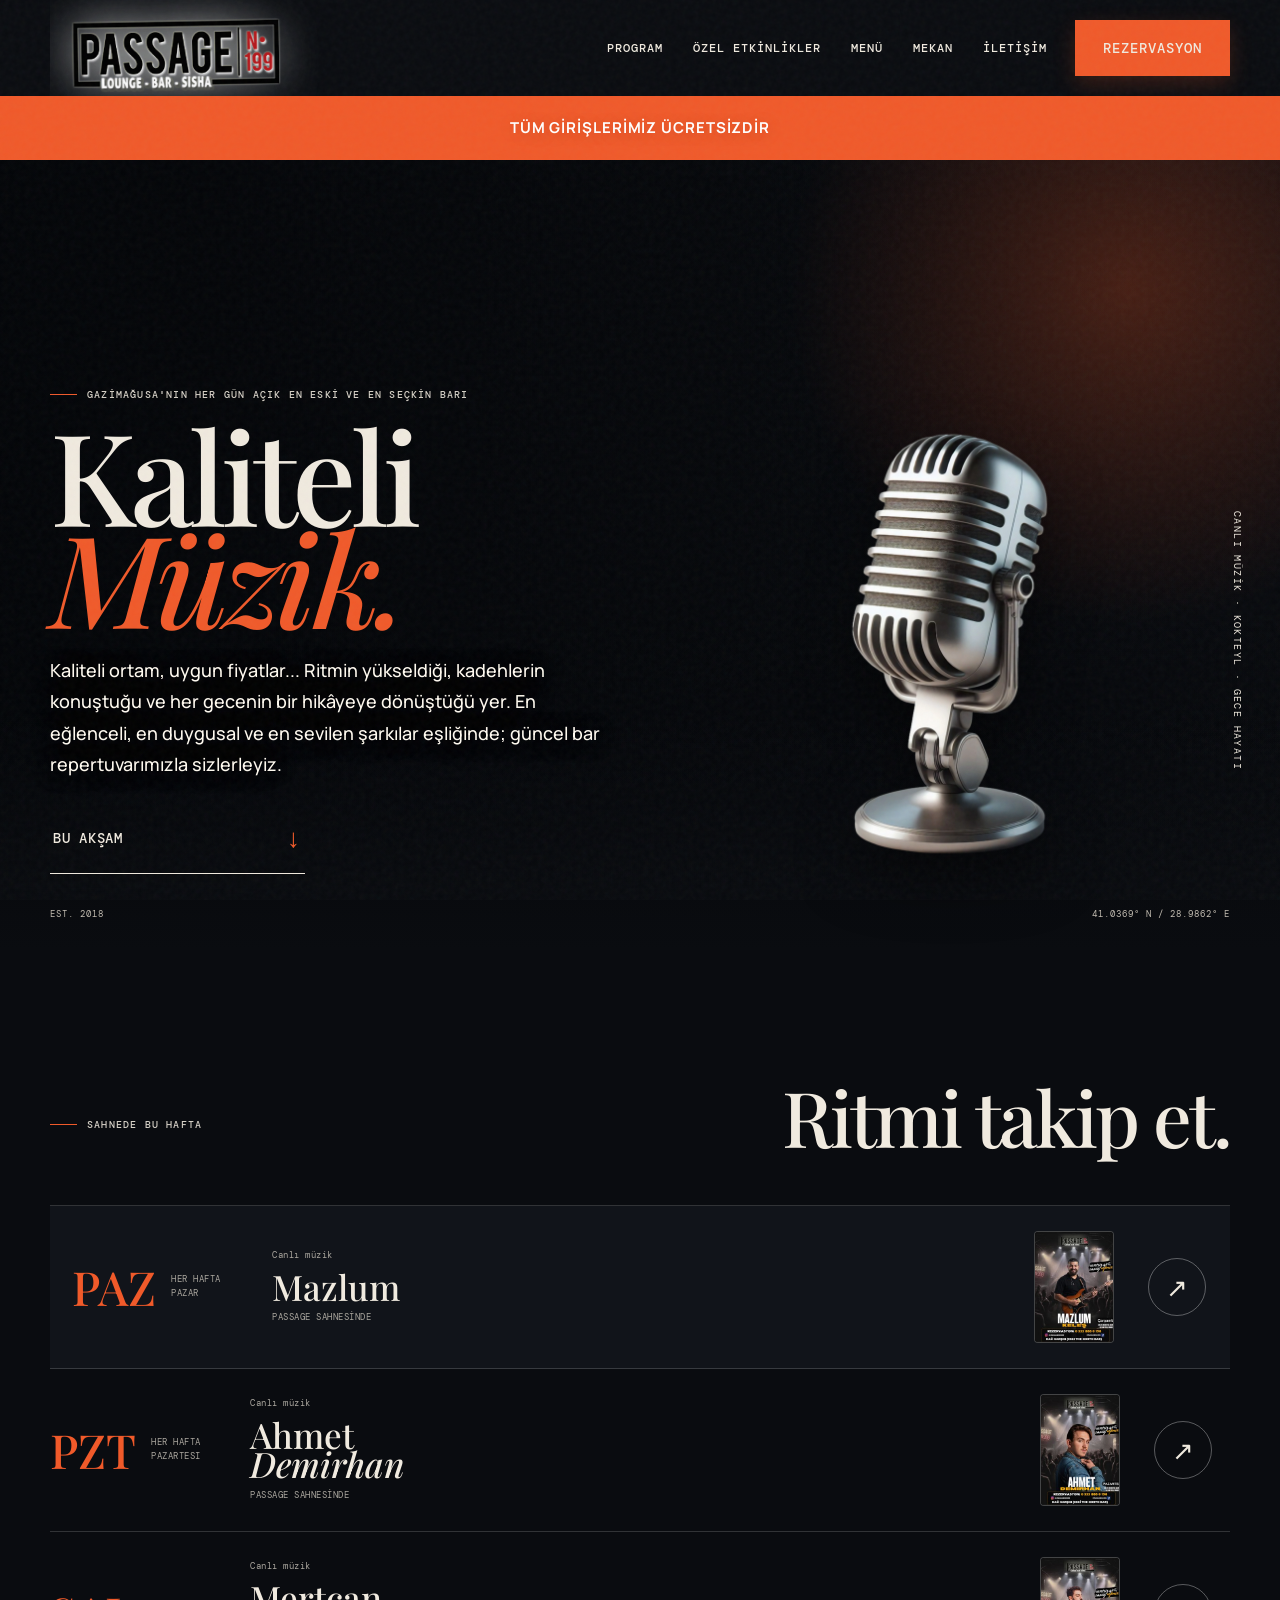
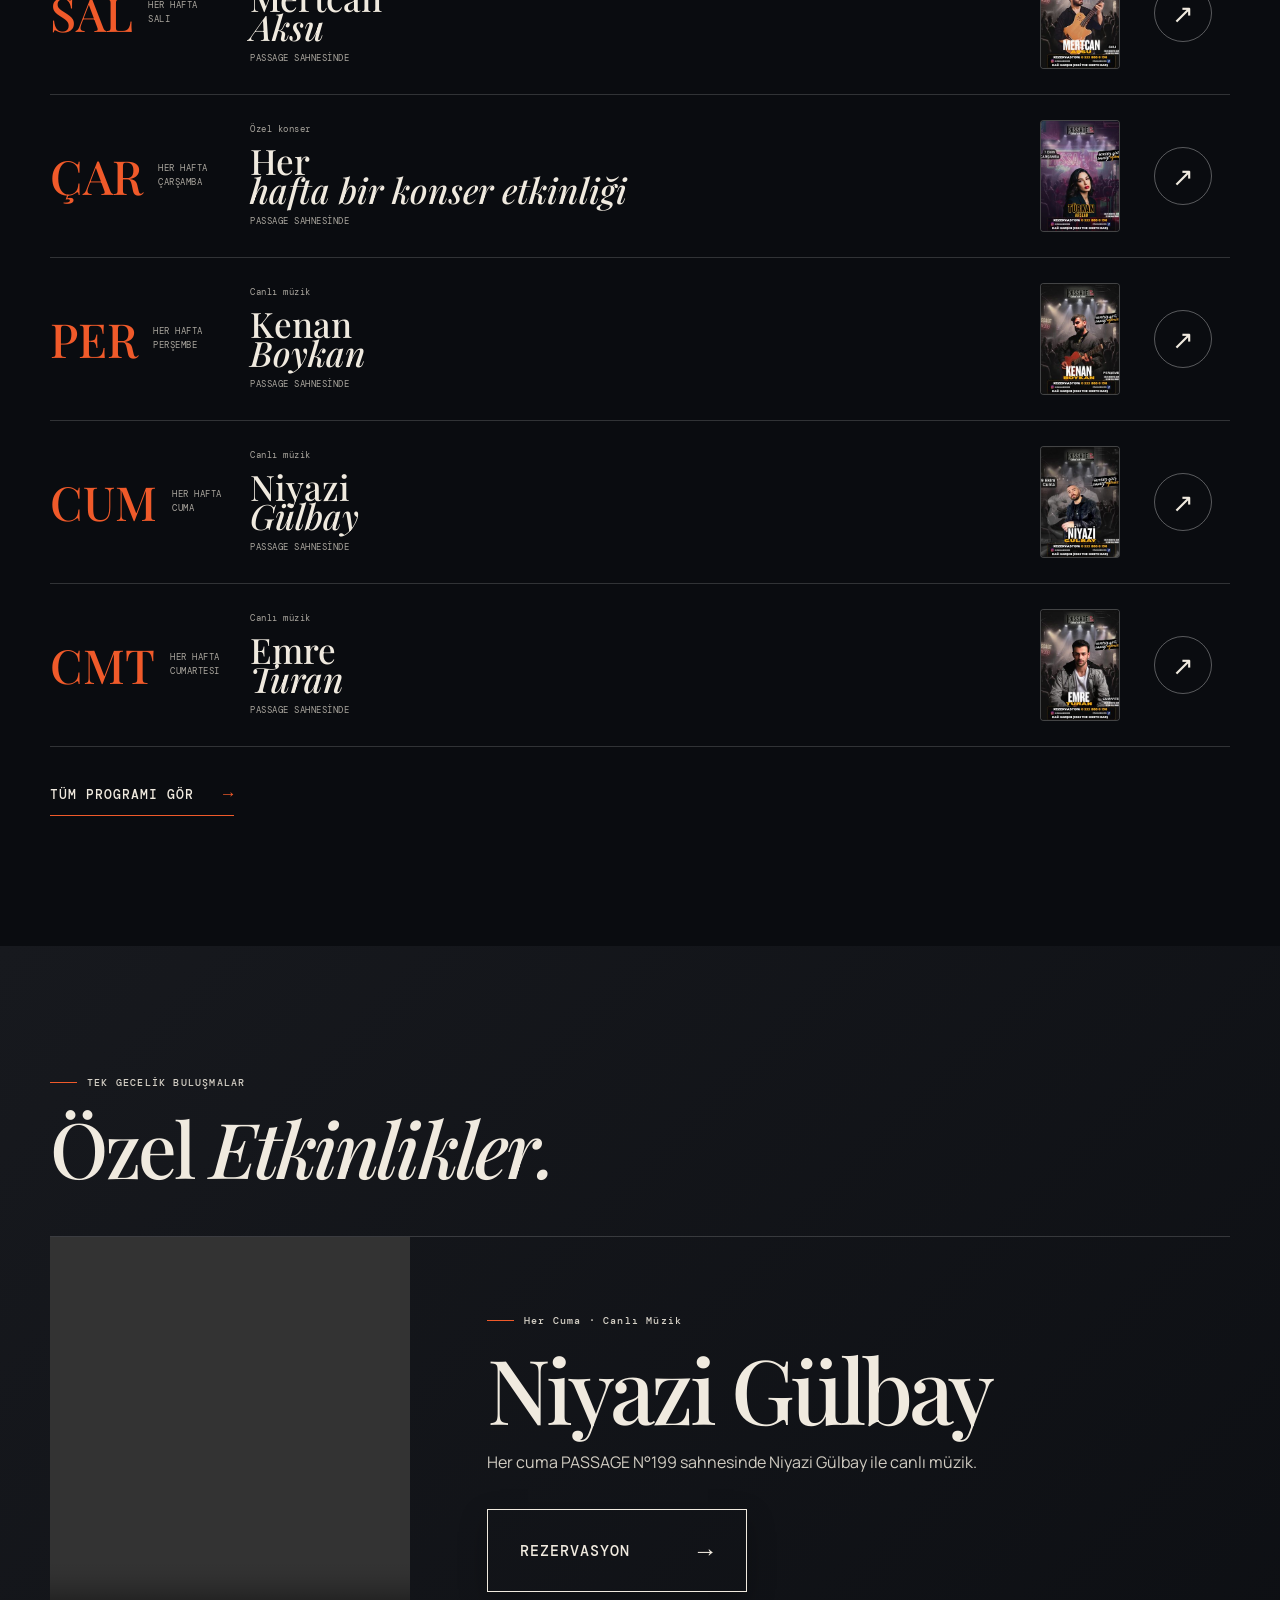
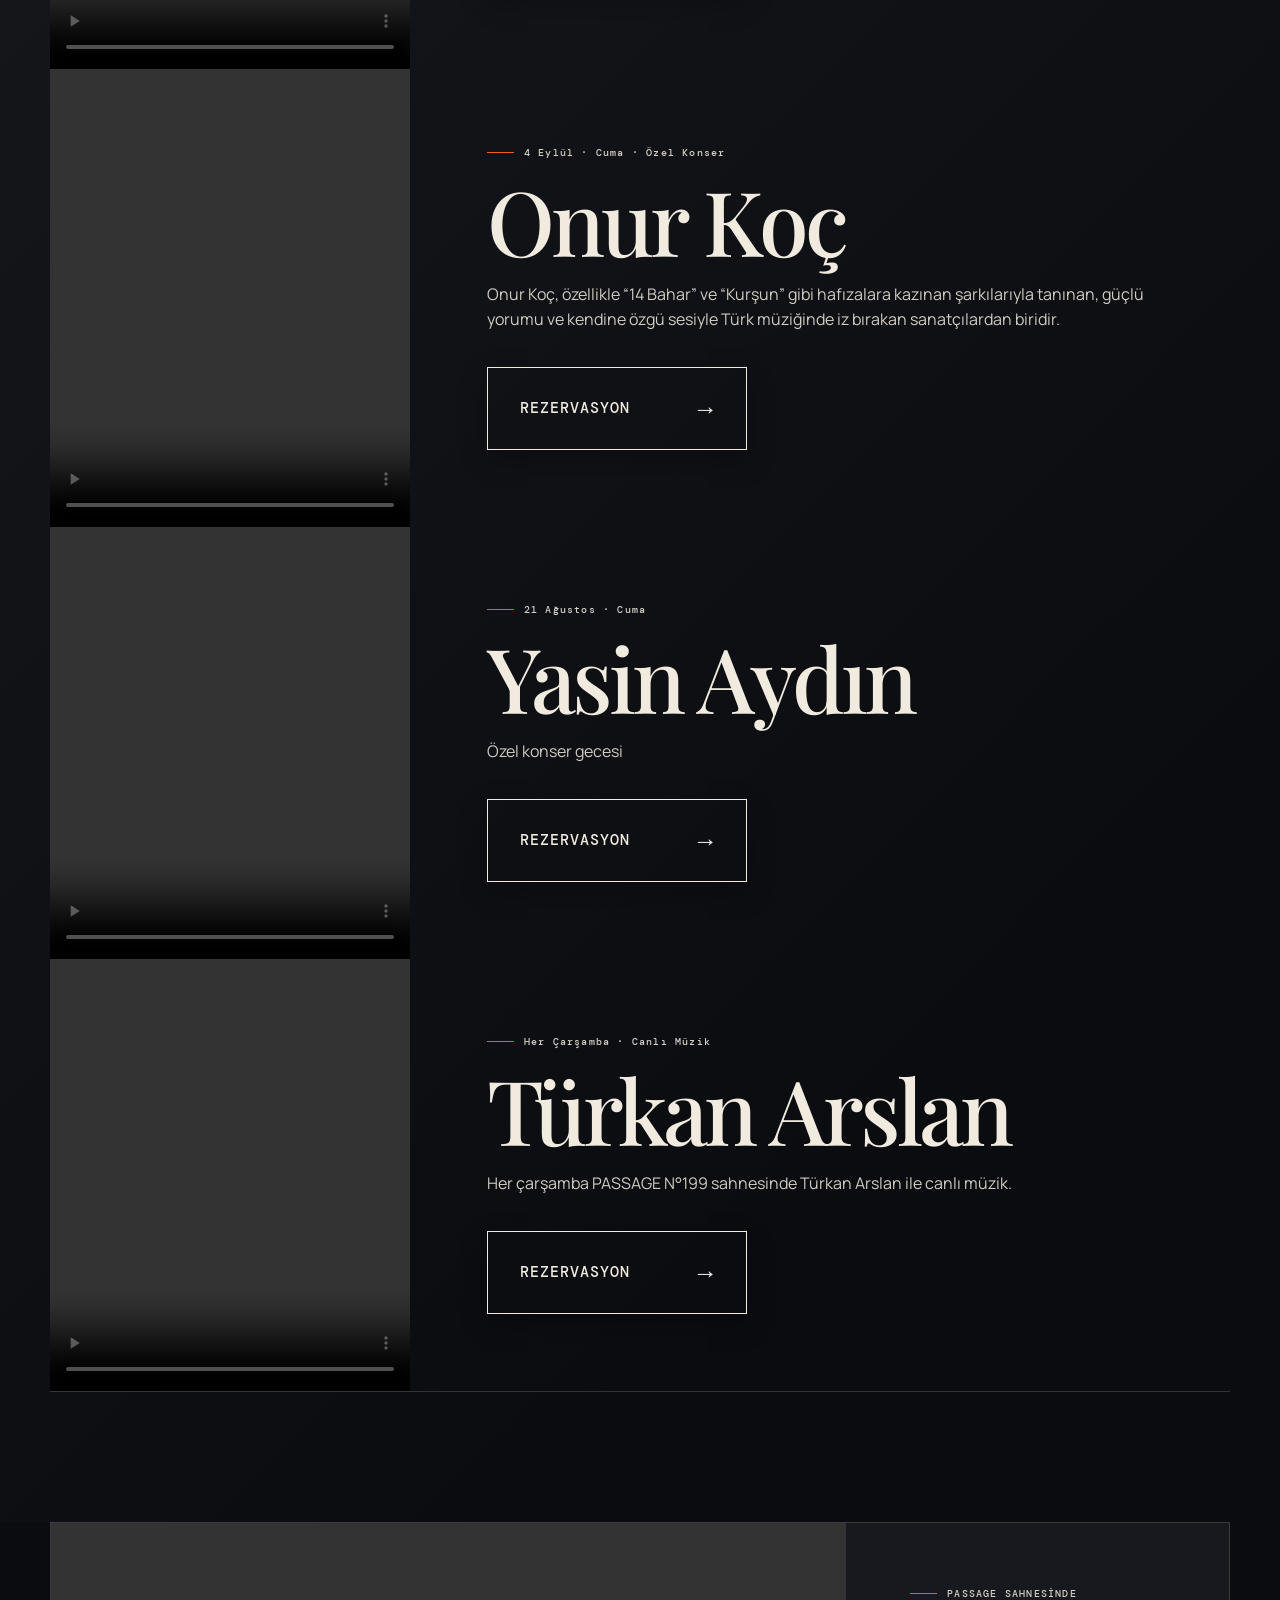
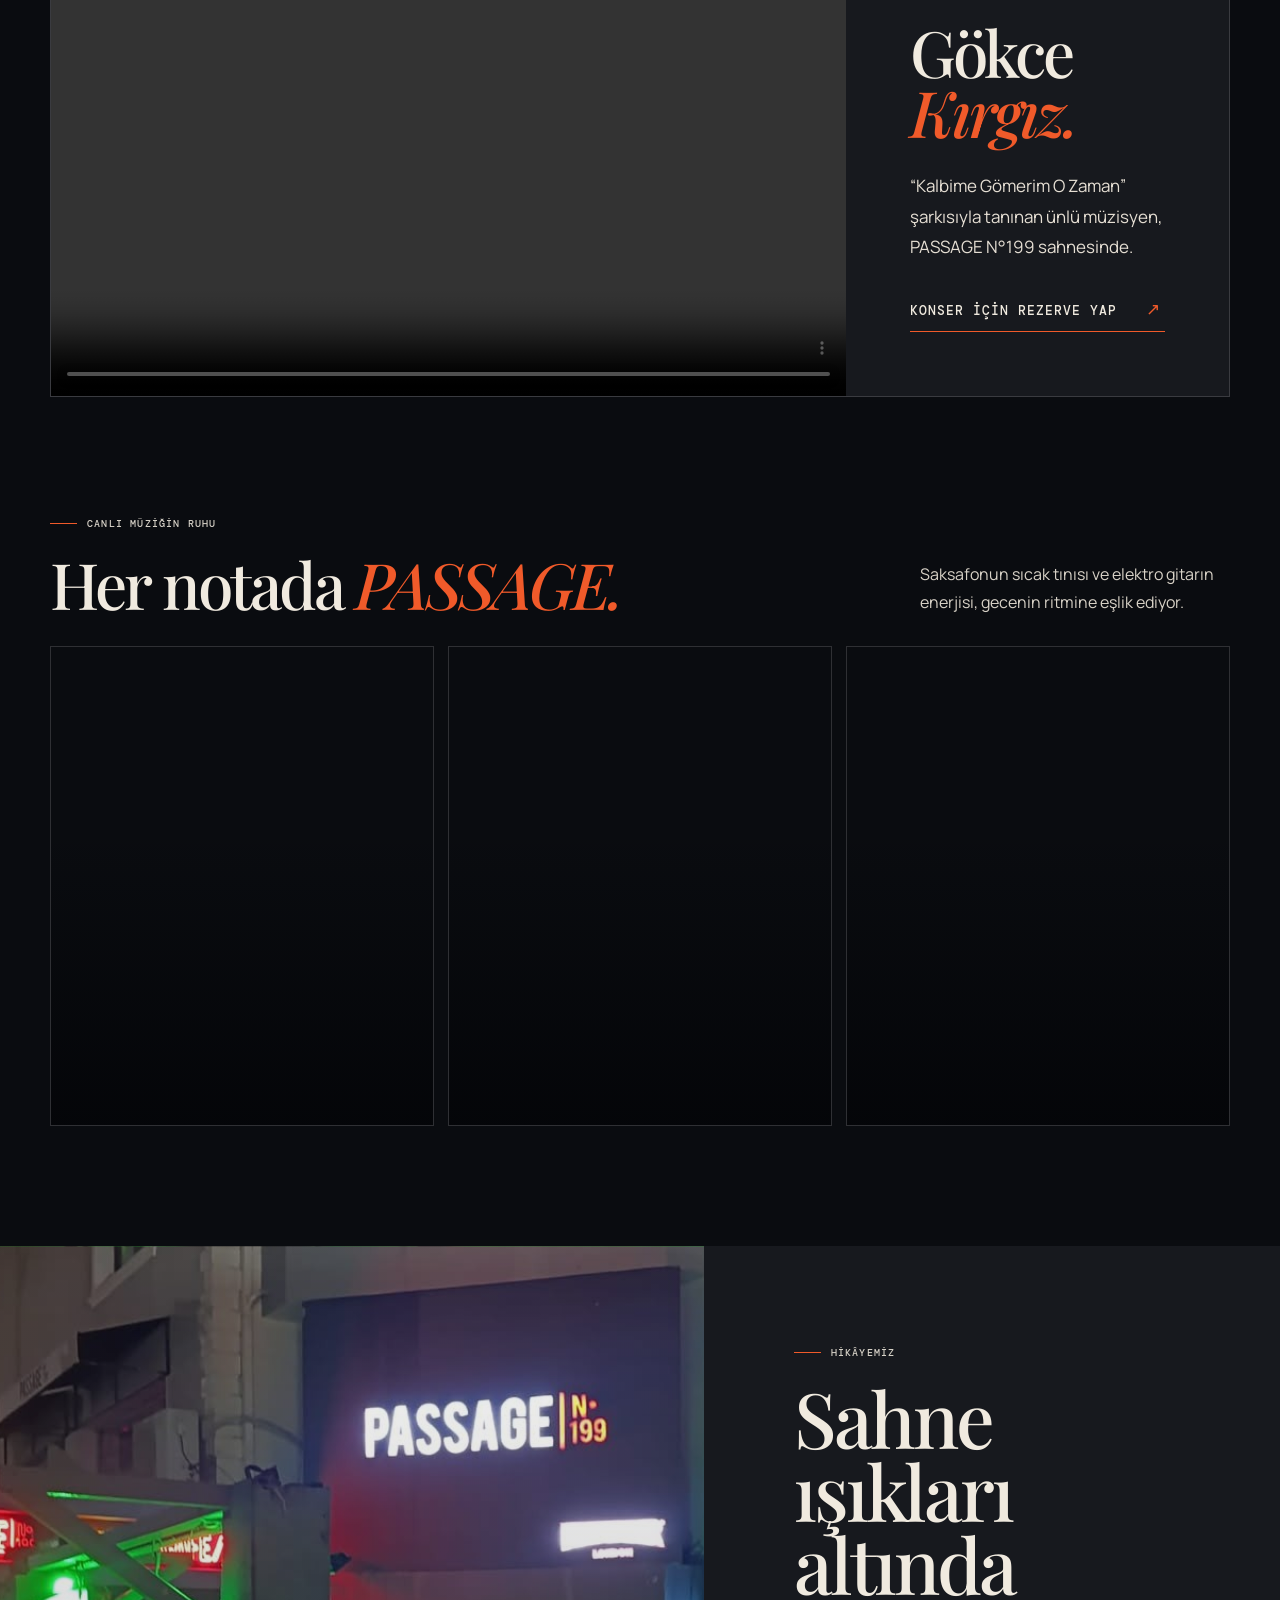
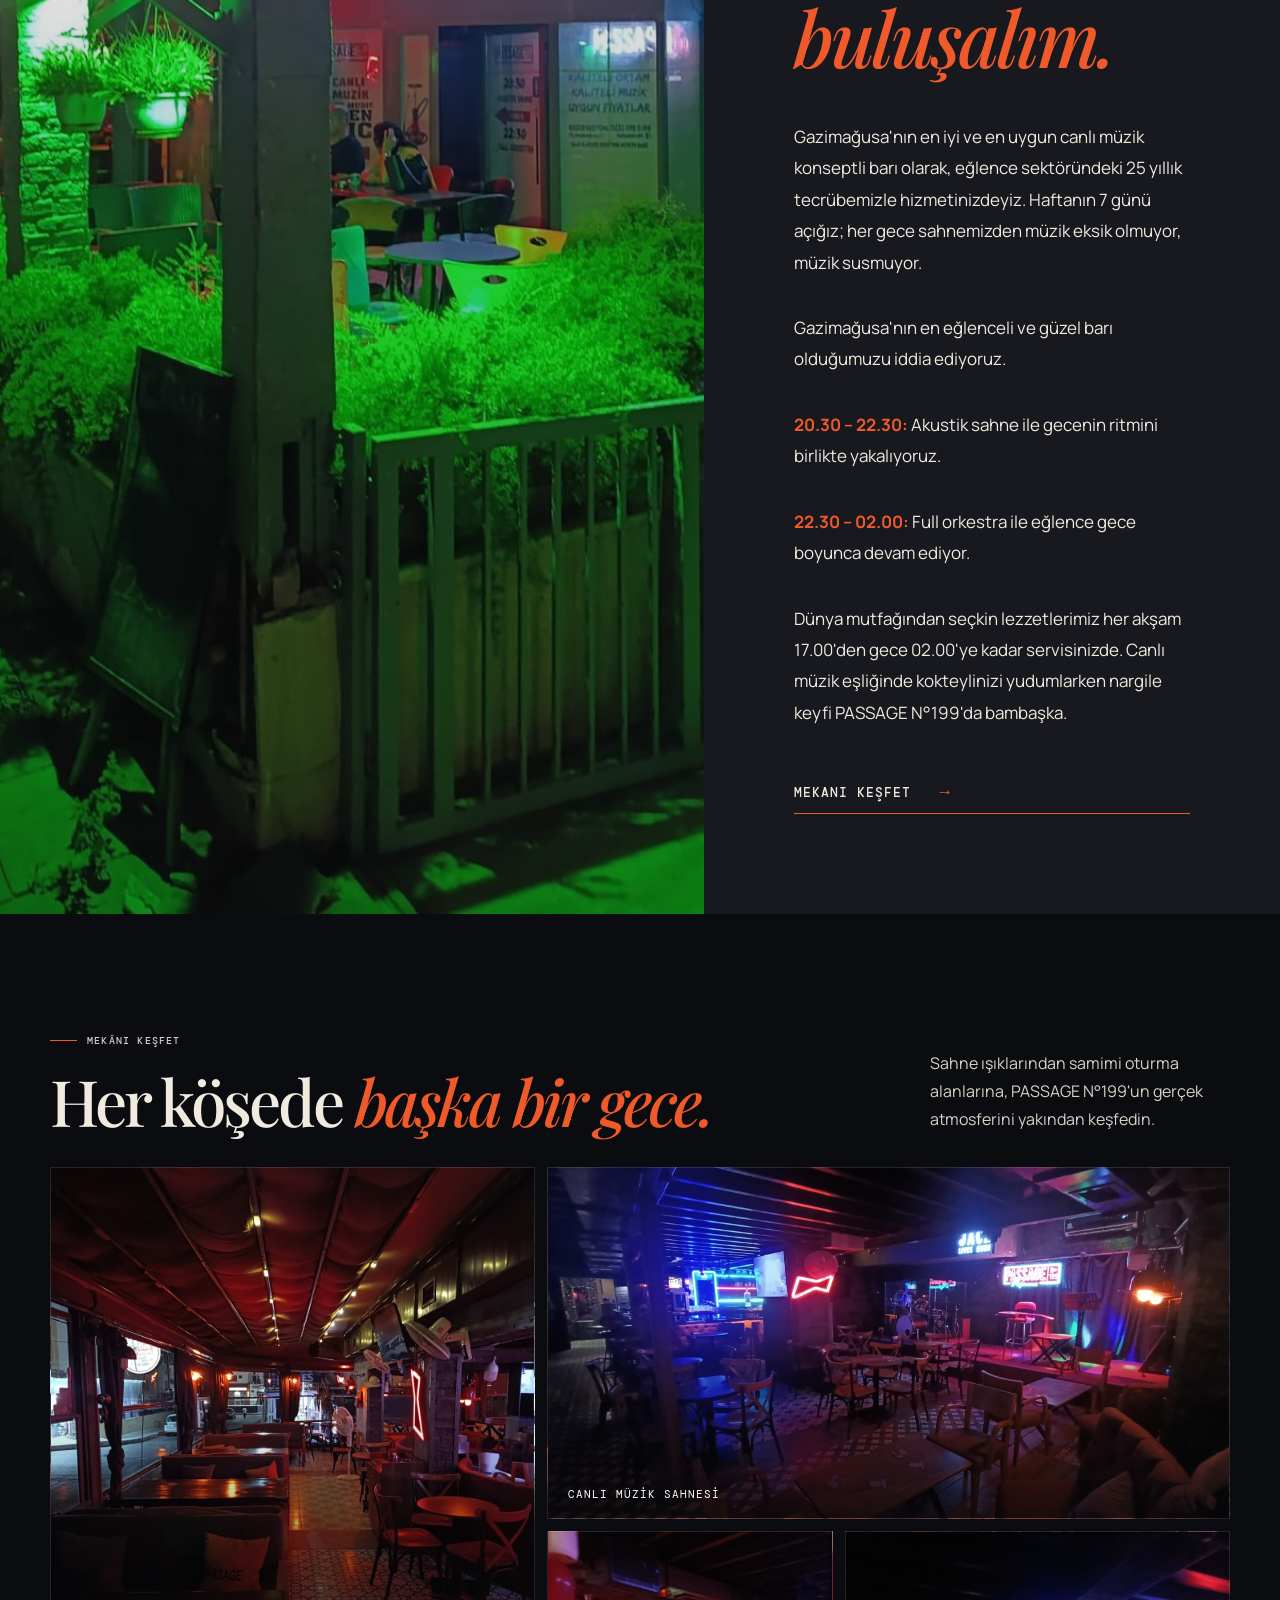
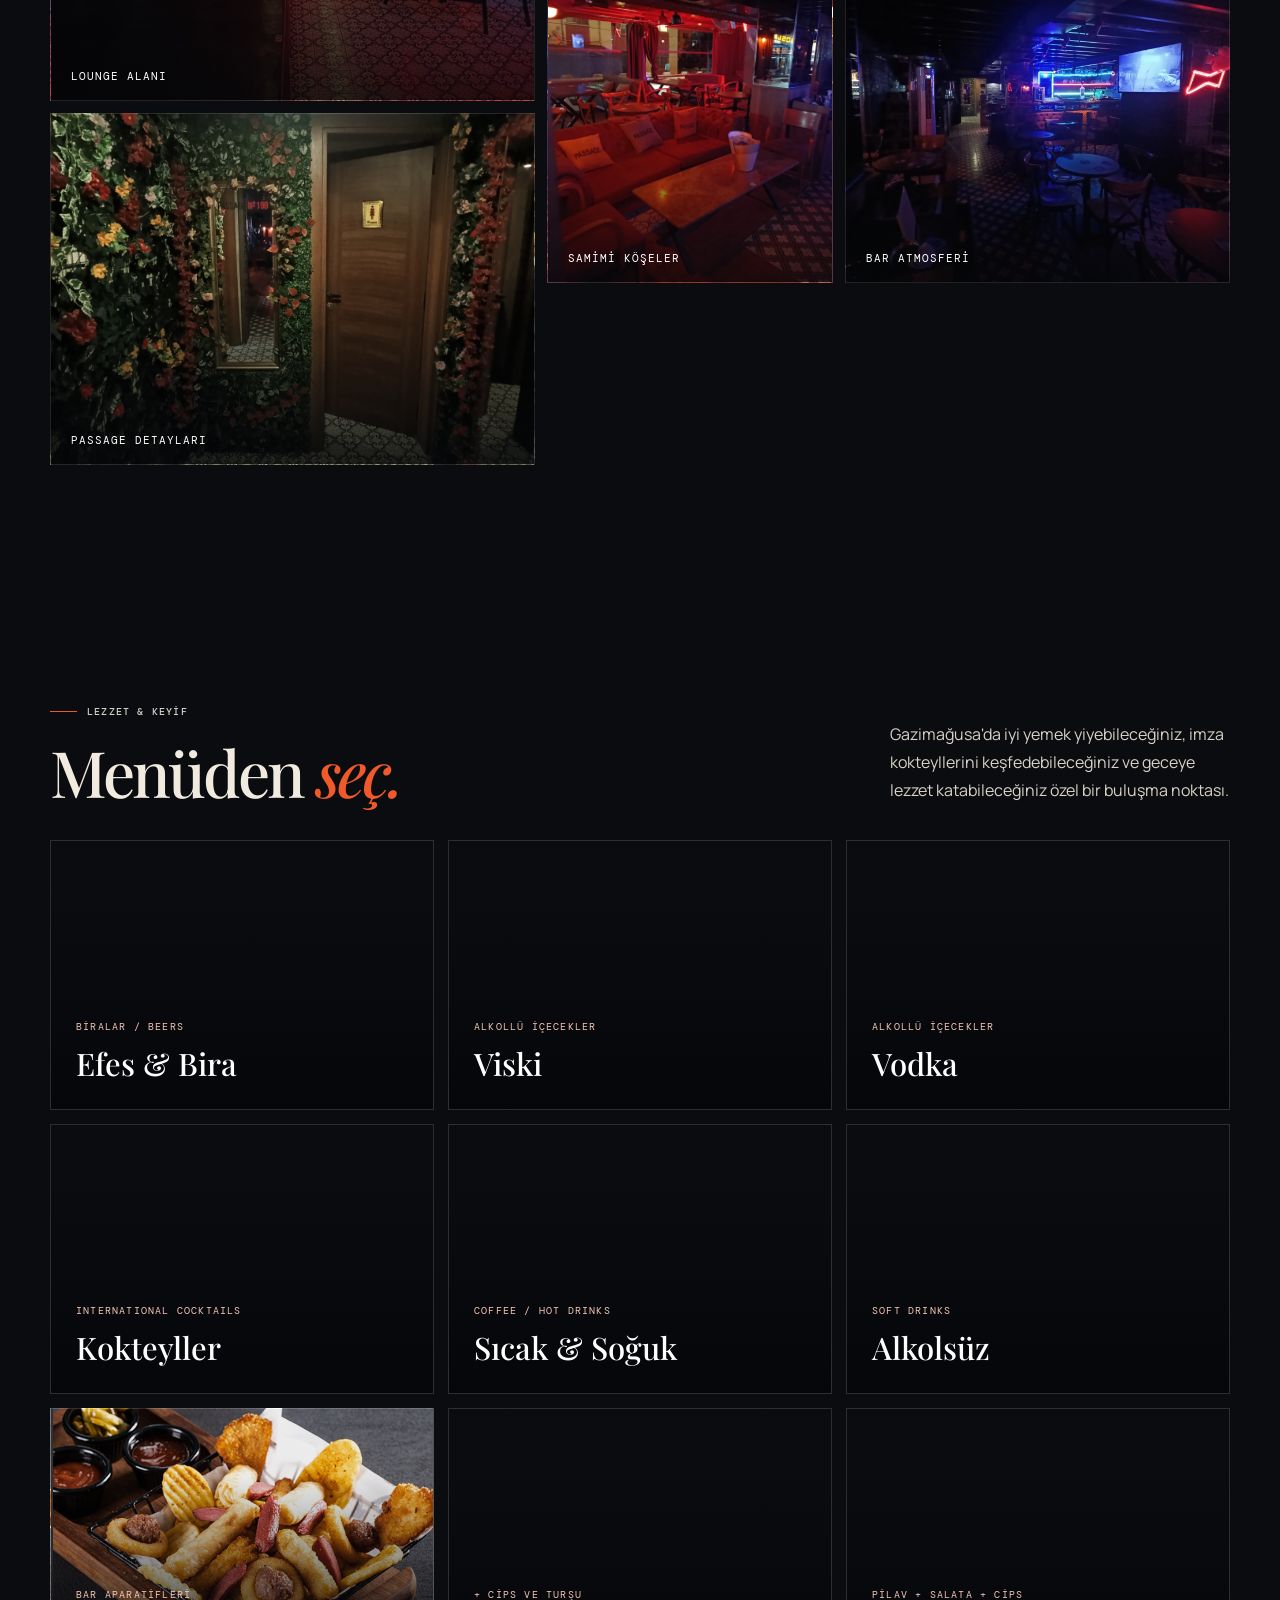
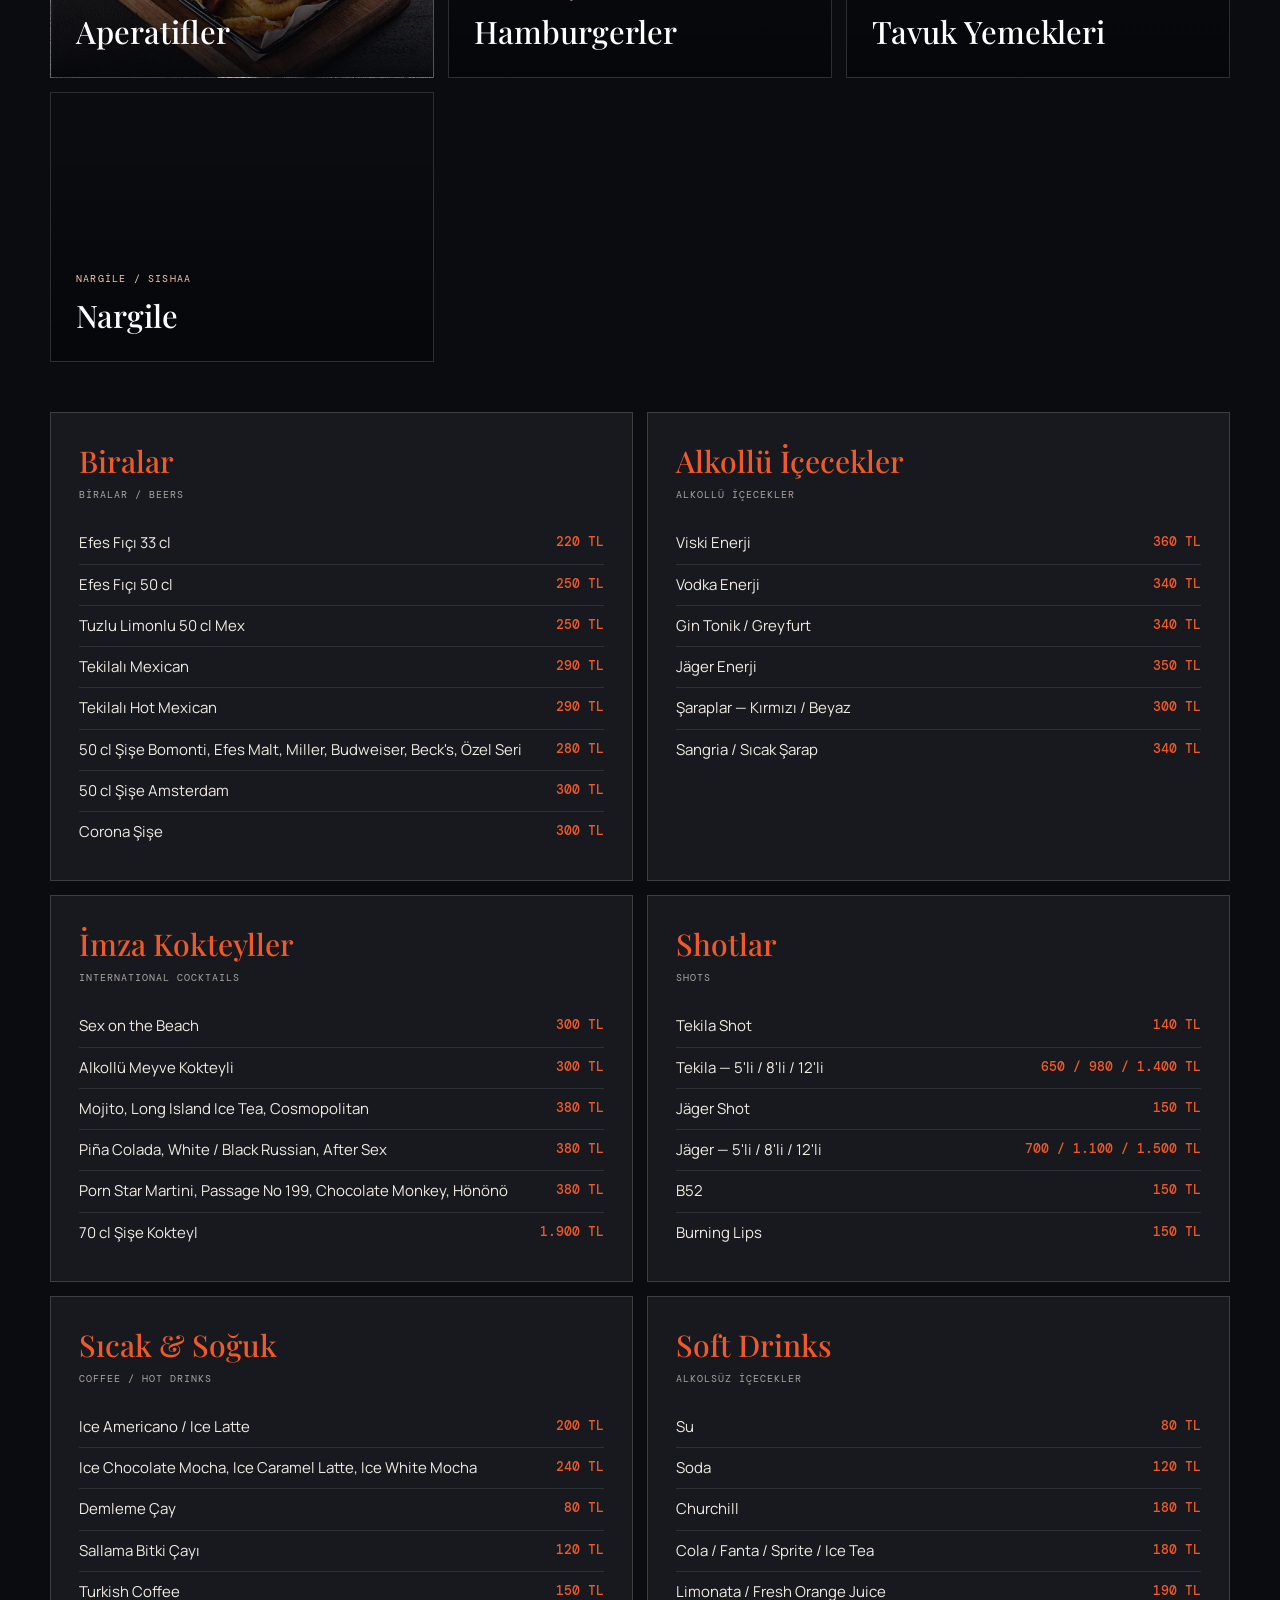
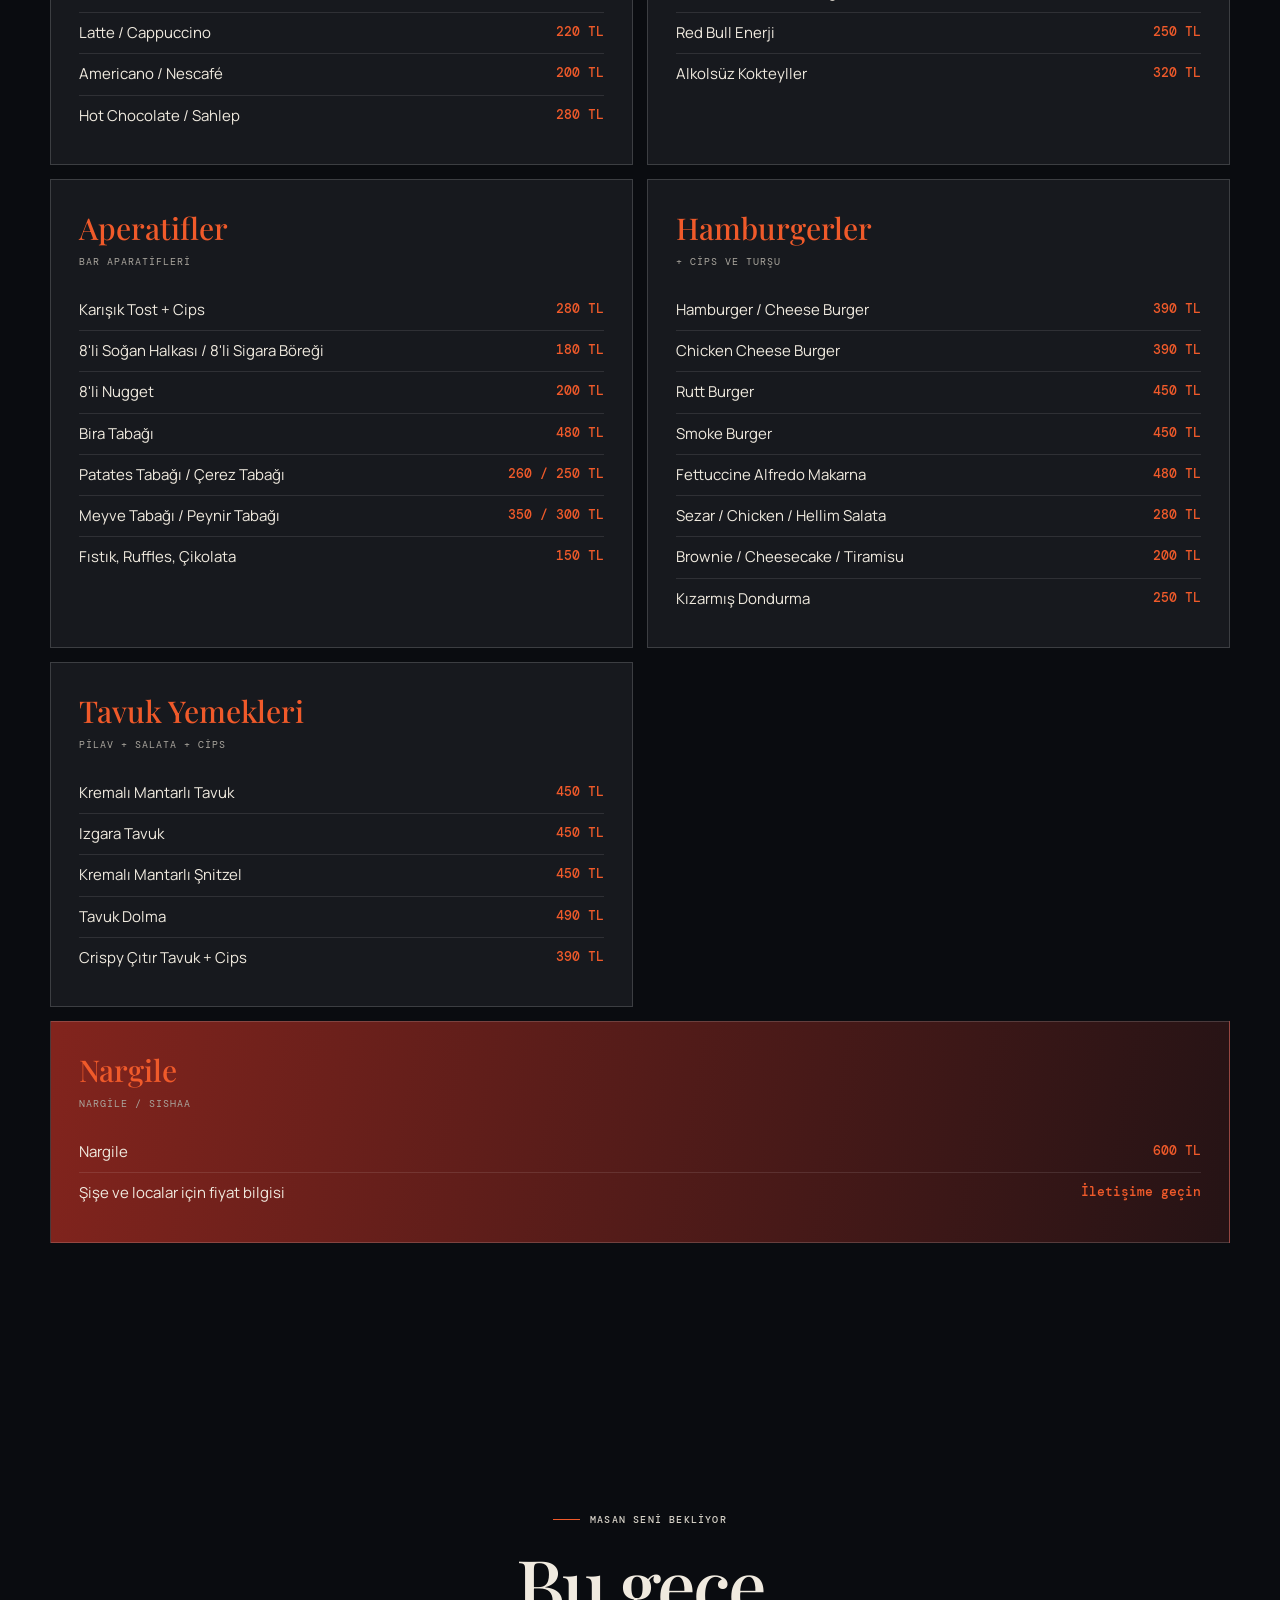
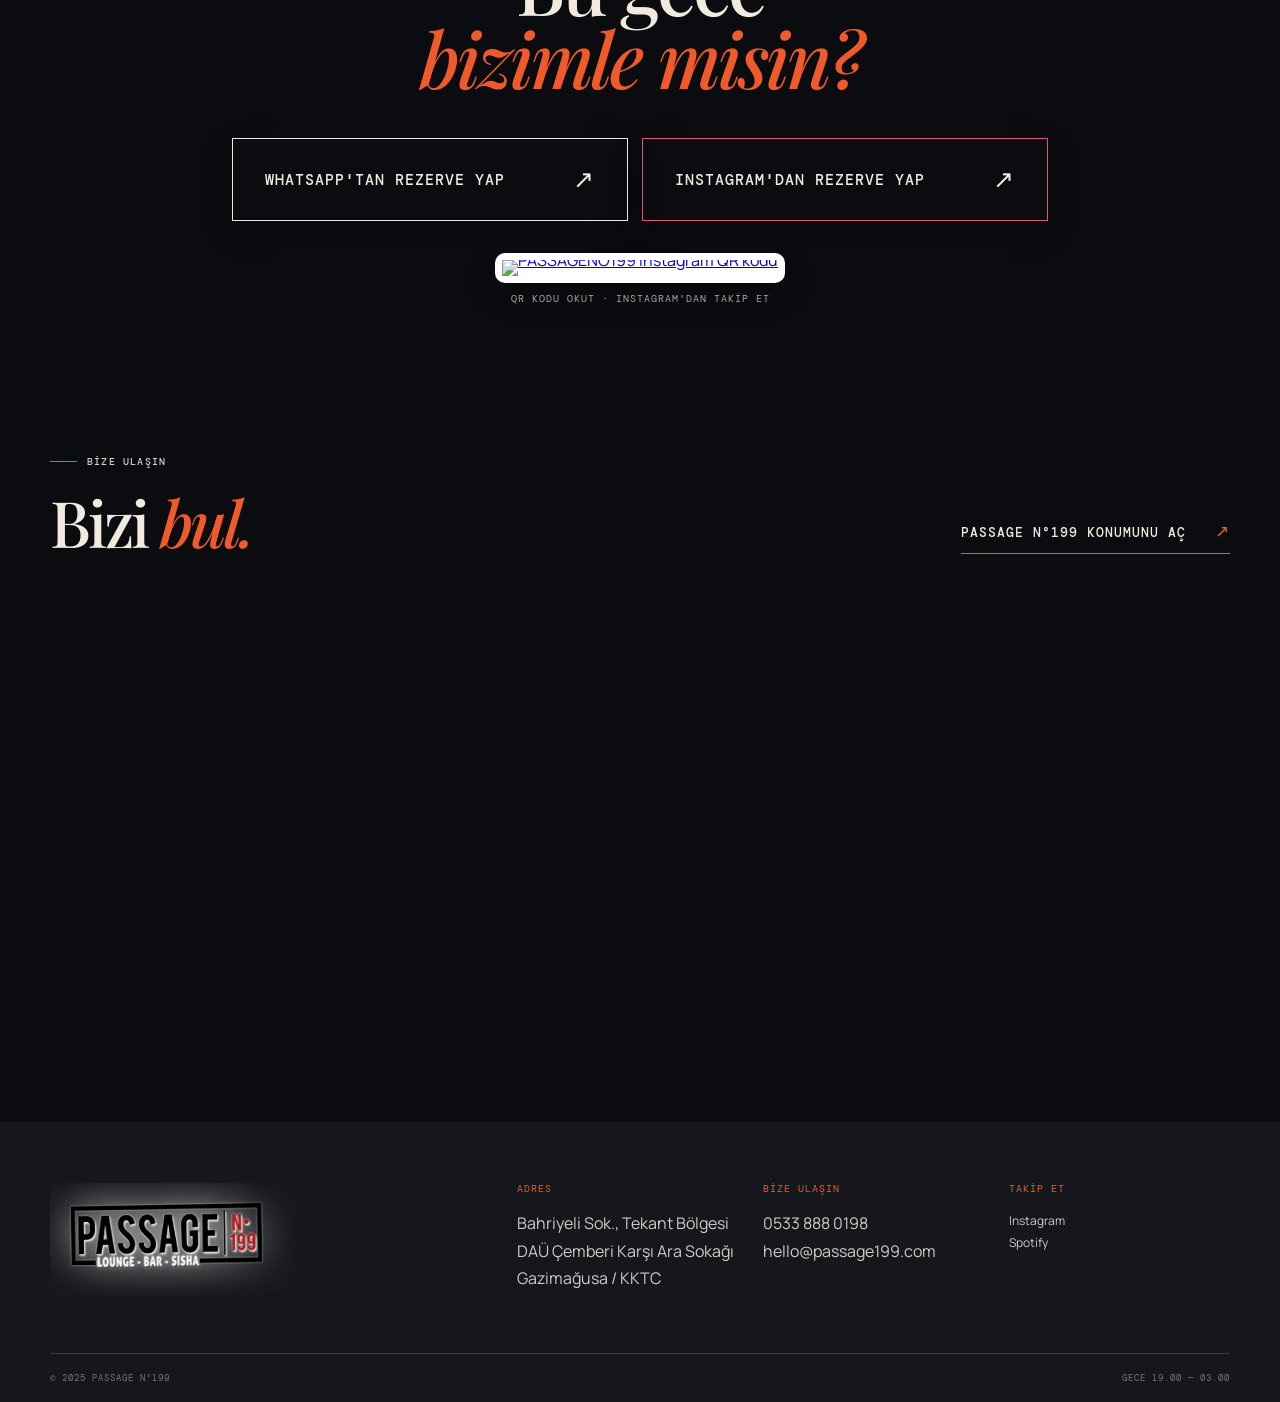
==== commit ca2a6016: "Move mobile logo to top and correct Friday artist name" ====
--- a/index.html
+++ b/index.html
@@ -8,10 +8,10 @@
   <link rel="preconnect" href="https://fonts.googleapis.com" />
   <link rel="preconnect" href="https://fonts.gstatic.com" crossorigin />
   <link href="https://fonts.googleapis.com/css2?family=DM+Mono:wght@400;500&family=Manrope:wght@400;500;600;700&family=Playfair+Display:ital,wght@0,500;0,600;1,500;1,600&display=swap" rel="stylesheet" />
-  <link rel="stylesheet" href="style.css?v=20261012-4" />
-  <link rel="stylesheet" href="mobile.css?v=20261012-4" />
-  <link rel="stylesheet" href="special-events.css?v=20261012-4" />
-  <link rel="stylesheet" href="program-posters.css?v=20261012-4" />
+  <link rel="stylesheet" href="style.css?v=20261012-6" />
+  <link rel="stylesheet" href="mobile.css?v=20261012-6" />
+  <link rel="stylesheet" href="special-events.css?v=20261012-6" />
+  <link rel="stylesheet" href="program-posters.css?v=20261012-6" />
   <style>
     nav{gap:26px}nav a{font-size:12px;letter-spacing:1px;position:relative;padding:13px 2px;transition:color .25s ease}nav a:not(.nav-cta)::after{content:"";position:absolute;left:2px;bottom:7px;width:0;height:2px;background:var(--orange);transition:width .25s ease}nav a:not(.nav-cta):hover{color:var(--orange)}nav a:not(.nav-cta):hover::after{width:calc(100% - 4px)}.nav-cta{padding:14px 20px!important;border-color:var(--orange)!important;background:var(--orange);box-shadow:0 8px 22px rgba(240,90,42,.2);transition:background .25s ease,transform .25s ease,box-shadow .25s ease}.nav-cta:hover{background:#ff6b3b!important;color:#fff;transform:translateY(-2px);box-shadow:0 12px 28px rgba(240,90,42,.35)}.round-link{width:220px;font-size:12px;padding:15px 2px;transition:color .25s ease,border-color .25s ease}.round-link:hover{color:var(--orange);border-color:var(--orange)}.text-link{font-size:12px;font-weight:500;letter-spacing:1px;transition:color .25s ease}.text-link:hover{color:var(--orange)}.reservation-button{font-size:13px;font-weight:500;padding:20px 26px;gap:55px;box-shadow:0 10px 26px rgba(0,0,0,.25)}.reservation-button:hover{transform:translateY(-3px);box-shadow:0 14px 30px rgba(240,90,42,.3)}.show>a{width:48px;height:48px;border:1px solid rgba(255,255,255,.32);border-radius:50%;display:grid;place-items:center;font-size:22px;transition:background .2s ease,border-color .2s ease,transform .2s ease}.show>a:hover{background:var(--orange);border-color:var(--orange);transform:rotate(45deg)}@media(max-width:700px){nav a{font-size:13px}.nav-cta{padding:13px 16px!important}.round-link{width:205px}.reservation-button{font-size:12px}}
   </style>
@@ -25,7 +25,7 @@
     .nav{position:relative;min-height:96px}
     .free-entry-banner{display:flex;align-items:center;justify-content:center;min-height:64px;padding:12px 24px;background:var(--orange);color:#fff;text-align:center;position:relative;z-index:3}
     .free-entry-banner h2{font:700 15px/1.2 Manrope,Arial,sans-serif;letter-spacing:.06em;margin:0;text-shadow:0 2px 18px rgba(0,0,0,.18)}
-    @media(max-width:700px){.nav{min-height:240px}.free-entry-banner{min-height:54px;padding:10px 14px}.free-entry-banner h2{font-size:13px!important;line-height:1.2!important;letter-spacing:.04em!important}}
+    @media(max-width:700px){.nav{min-height:320px}.free-entry-banner{min-height:54px;padding:10px 14px}.free-entry-banner h2{font-size:13px!important;line-height:1.2!important;letter-spacing:.04em!important}}
   </style>
 </head>
 <body>
@@ -102,9 +102,9 @@
         </article>
         <article class="show featured">
           <div class="date"><strong>CUM</strong><span>HER HAFTA<br />CUMA</span></div>
-          <div class="show-info"><p>CANLI MÜZİK</p><h3>Niyazi<br /><i>Gül</i></h3><span>PASSAGE SAHNESİNDE</span></div>
+          <div class="show-info"><p>CANLI MÜZİK</p><h3>Niyazi<br /><i>Gülbay</i></h3><span>PASSAGE SAHNESİNDE</span></div>
           <button class="show-poster" type="button" data-poster="content/posters/niyazi-gul.jpg" data-poster-alt="Niyazi Gülbay konser afişi" aria-label="Cuma afişini büyüt"><img src="content/posters/niyazi-gul.jpg" alt="Niyazi Gülbay konser afişi" loading="eager" decoding="async" /></button>
-          <a href="#rezervasyon" aria-label="Niyazi Gül için rezervasyon">↗</a>
+          <a href="#rezervasyon" aria-label="Niyazi Gülbay için rezervasyon">↗</a>
         </article>
         <article class="show">
           <div class="date"><strong>CMT</strong><span>HER HAFTA<br />CUMARTESİ</span></div>
@@ -316,7 +316,7 @@
       window.location.replace('/admin/set-password.html' + window.location.hash);
     }
   </script>
-  <script src="script.js?v=20261012-4"></script>
+  <script src="script.js?v=20261012-6"></script>
   <style>@media(max-width:700px){.hero-microphone{display:none}}</style>
 </body>
 </html>
--- a/mobile.css
+++ b/mobile.css
@@ -2,10 +2,11 @@
 @media (max-width:700px) {
   html, body { overflow-x:hidden; }
   .container, .nav.container { width:calc(100% - 32px); }
-  .nav .logo { width:170px !important; height:80px !important; transform:translateY(4px) !important; }
+  .nav { align-items:flex-start; }
+  .nav .logo { position:absolute; top:0; left:0; width:170px !important; height:80px !important; margin:0; transform:translateY(0) !important; }
   .nav .logo img { width:346px !important; transform:translate(-92px,-112px) !important; }
   .menu-toggle { display:none !important; }
-  nav { display:flex !important; position:absolute; top:76px; left:0; right:0; padding:8px 10px; background:rgba(10,12,16,.94); border:1px solid var(--line); flex-direction:row; flex-wrap:wrap; justify-content:center; align-items:center; gap:3px 8px; }
+  nav { display:flex !important; position:absolute; top:92px; left:0; right:0; padding:8px 10px; background:rgba(10,12,16,.94); border:1px solid var(--line); flex-direction:row; flex-wrap:wrap; justify-content:center; align-items:center; gap:3px 8px; }
   nav a { padding:8px 4px; font-size:10px !important; white-space:nowrap; }
   nav .nav-cta { margin:0; padding:9px 10px !important; text-align:center; }
   .hero { height:auto; min-height:720px; }
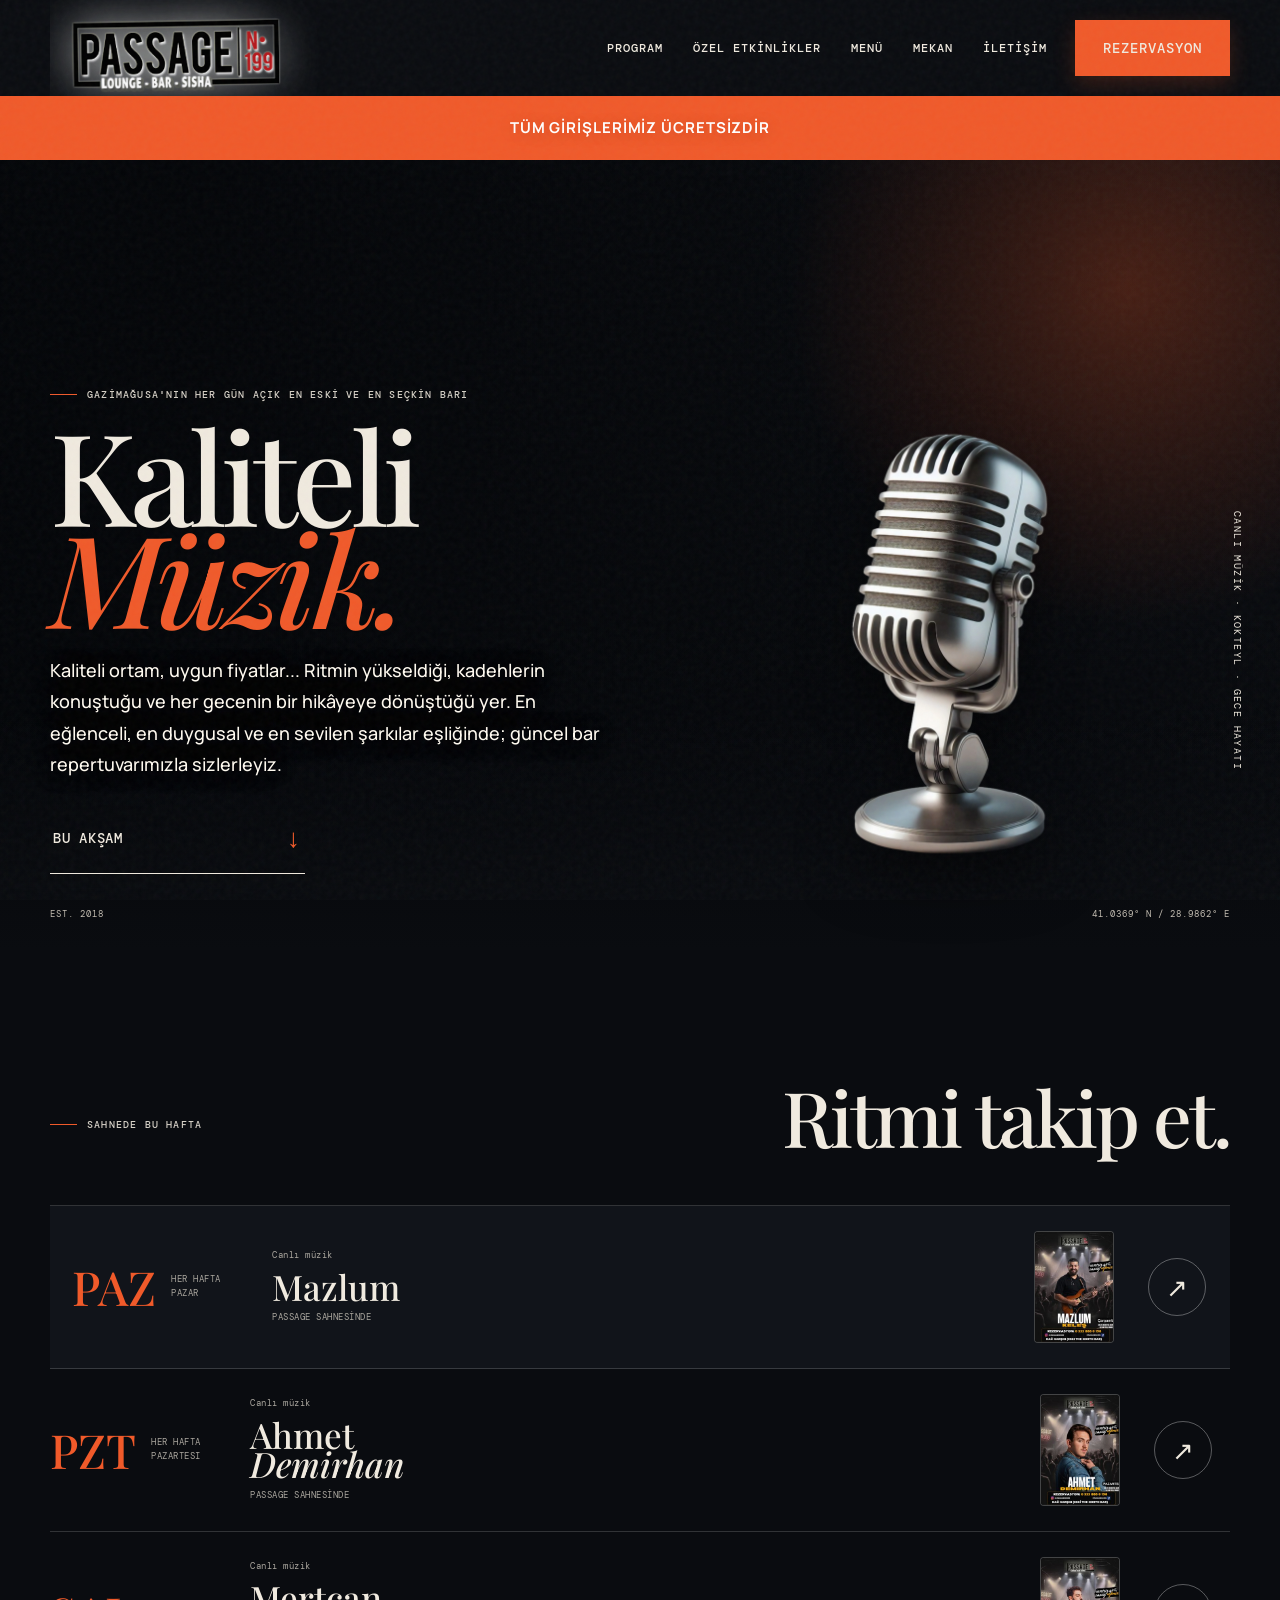
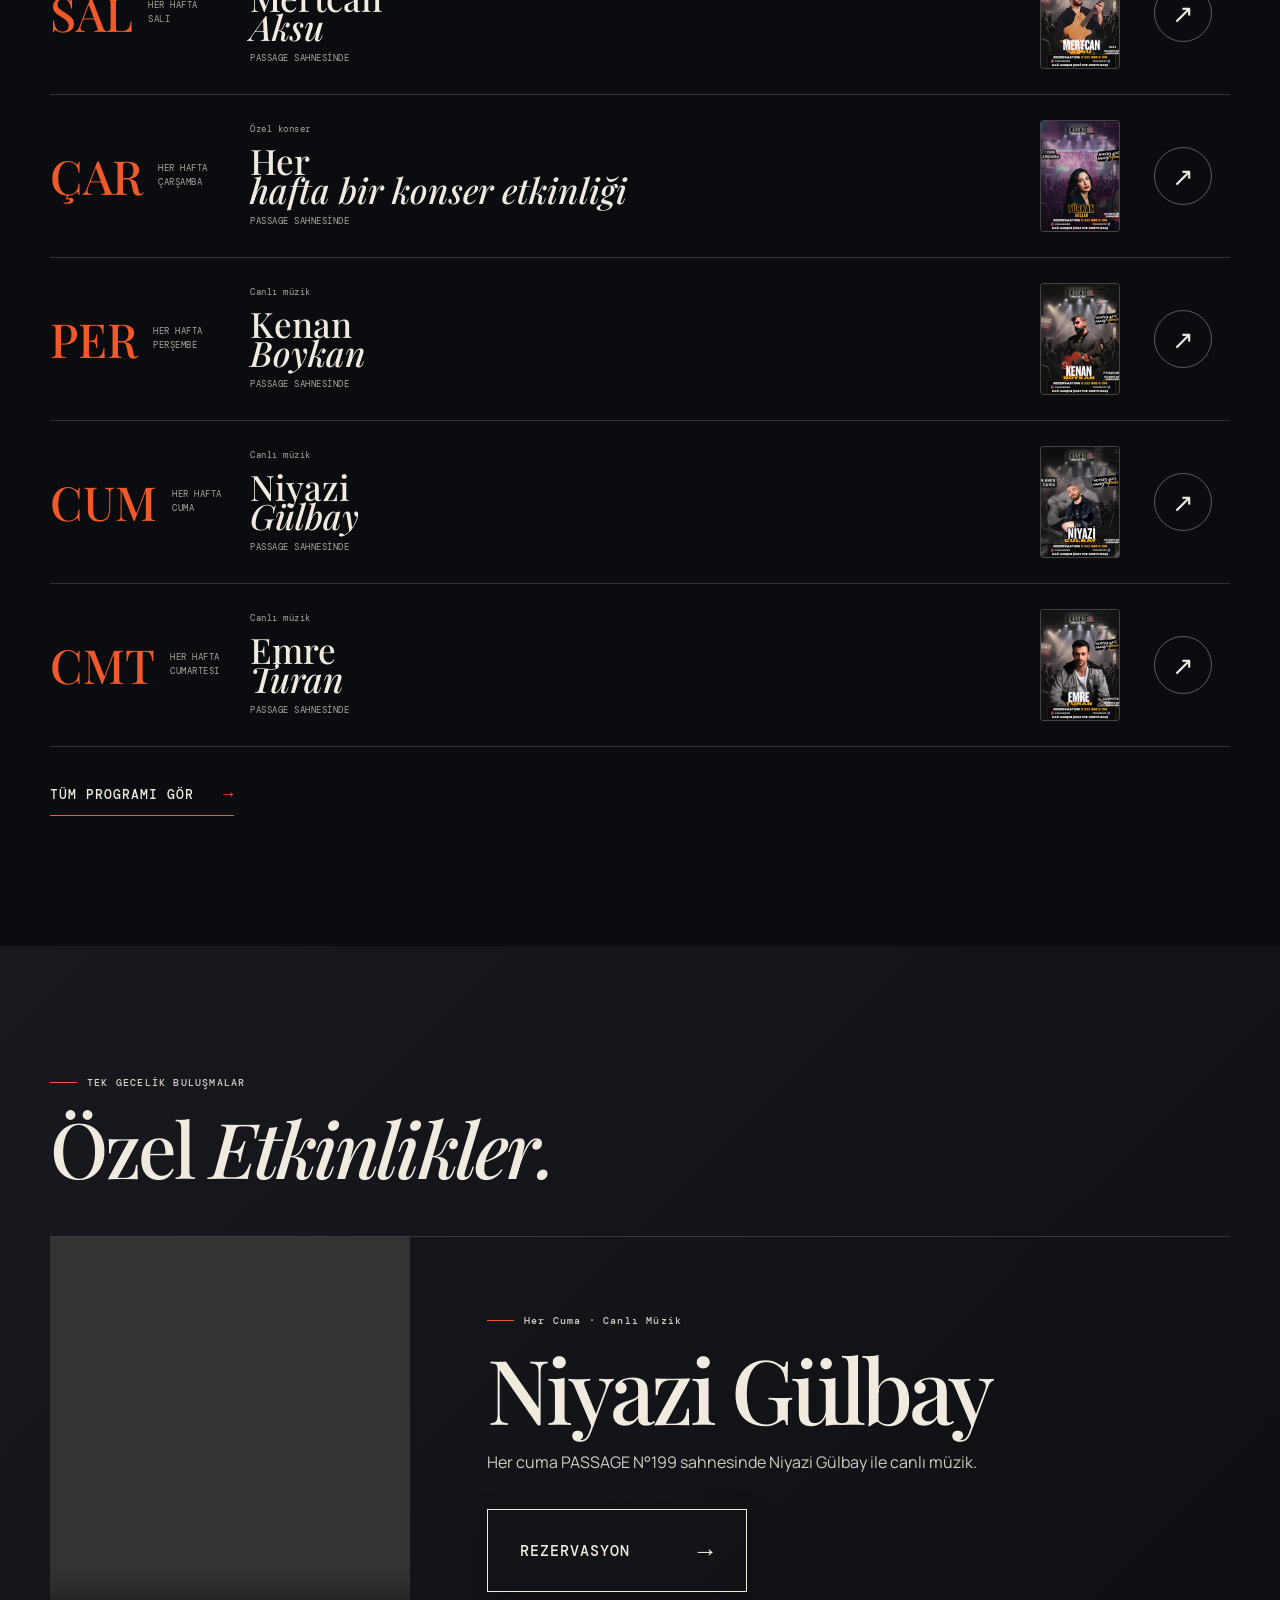
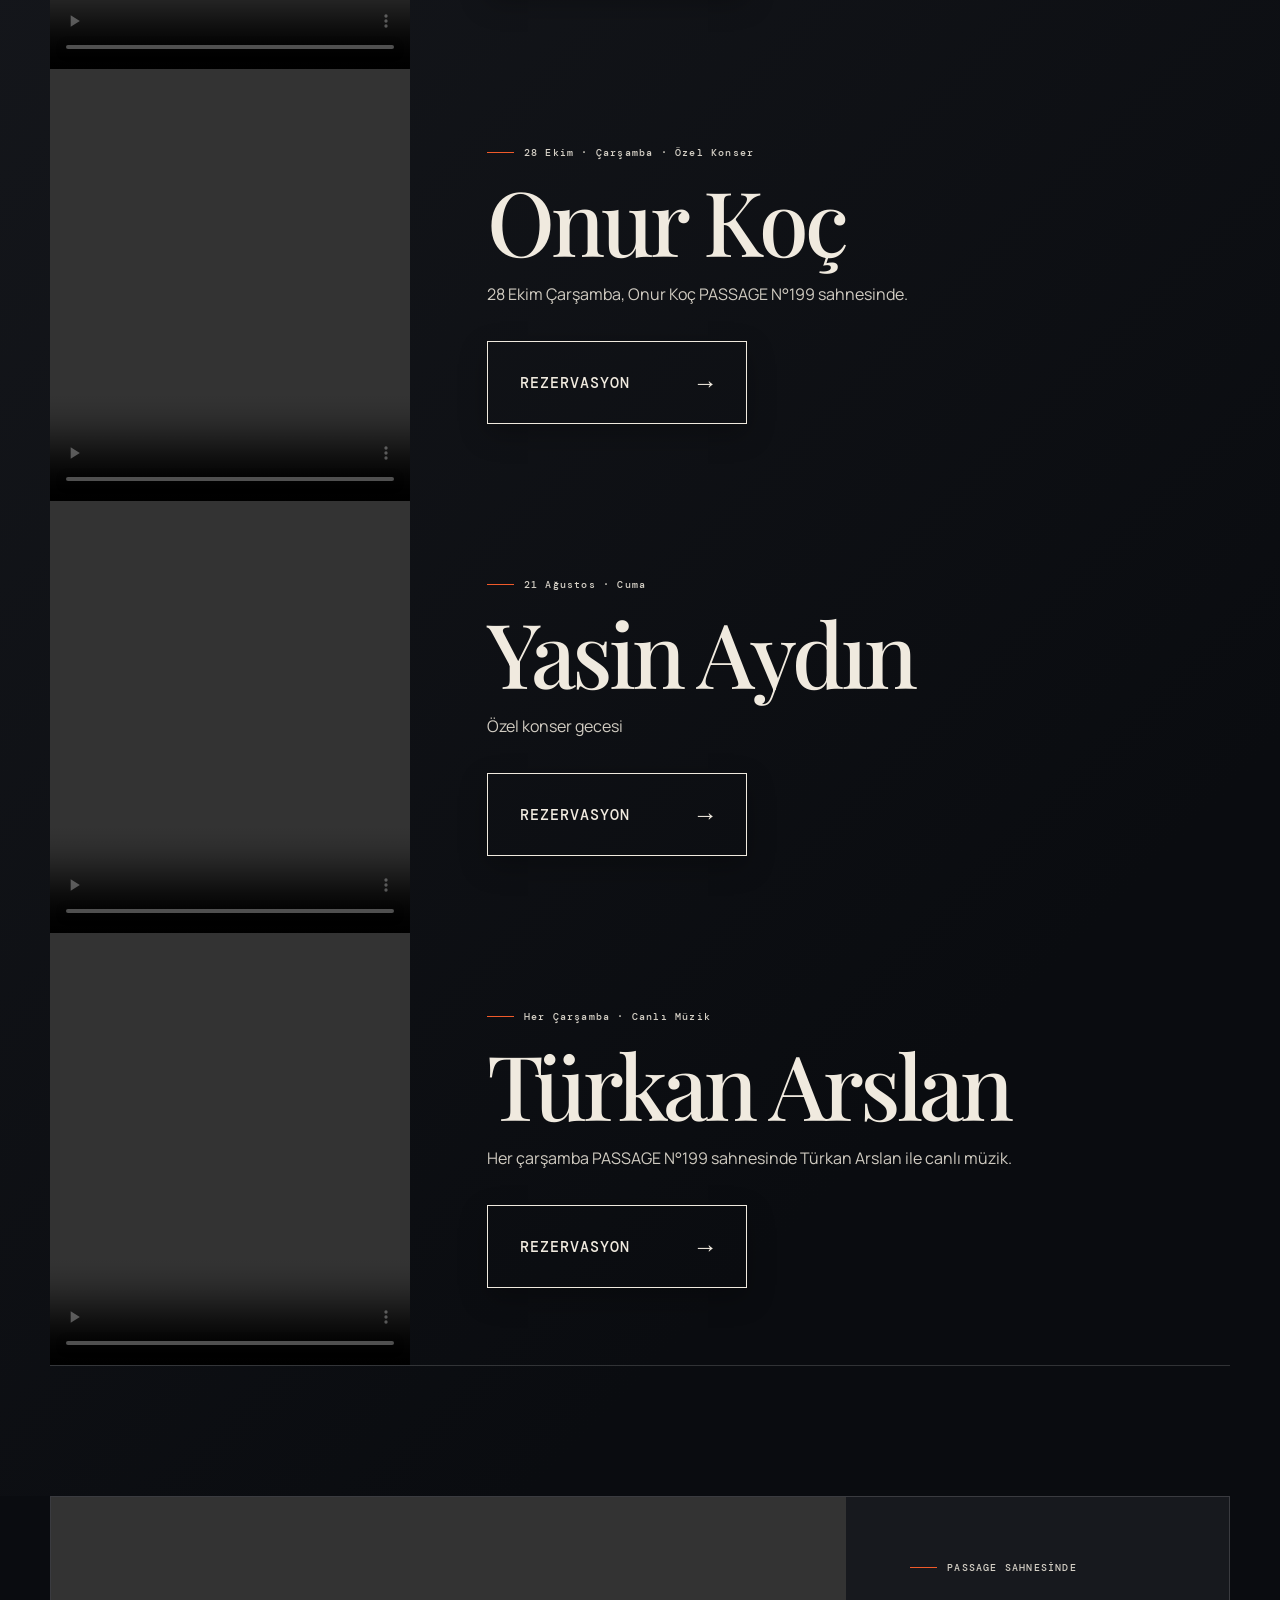
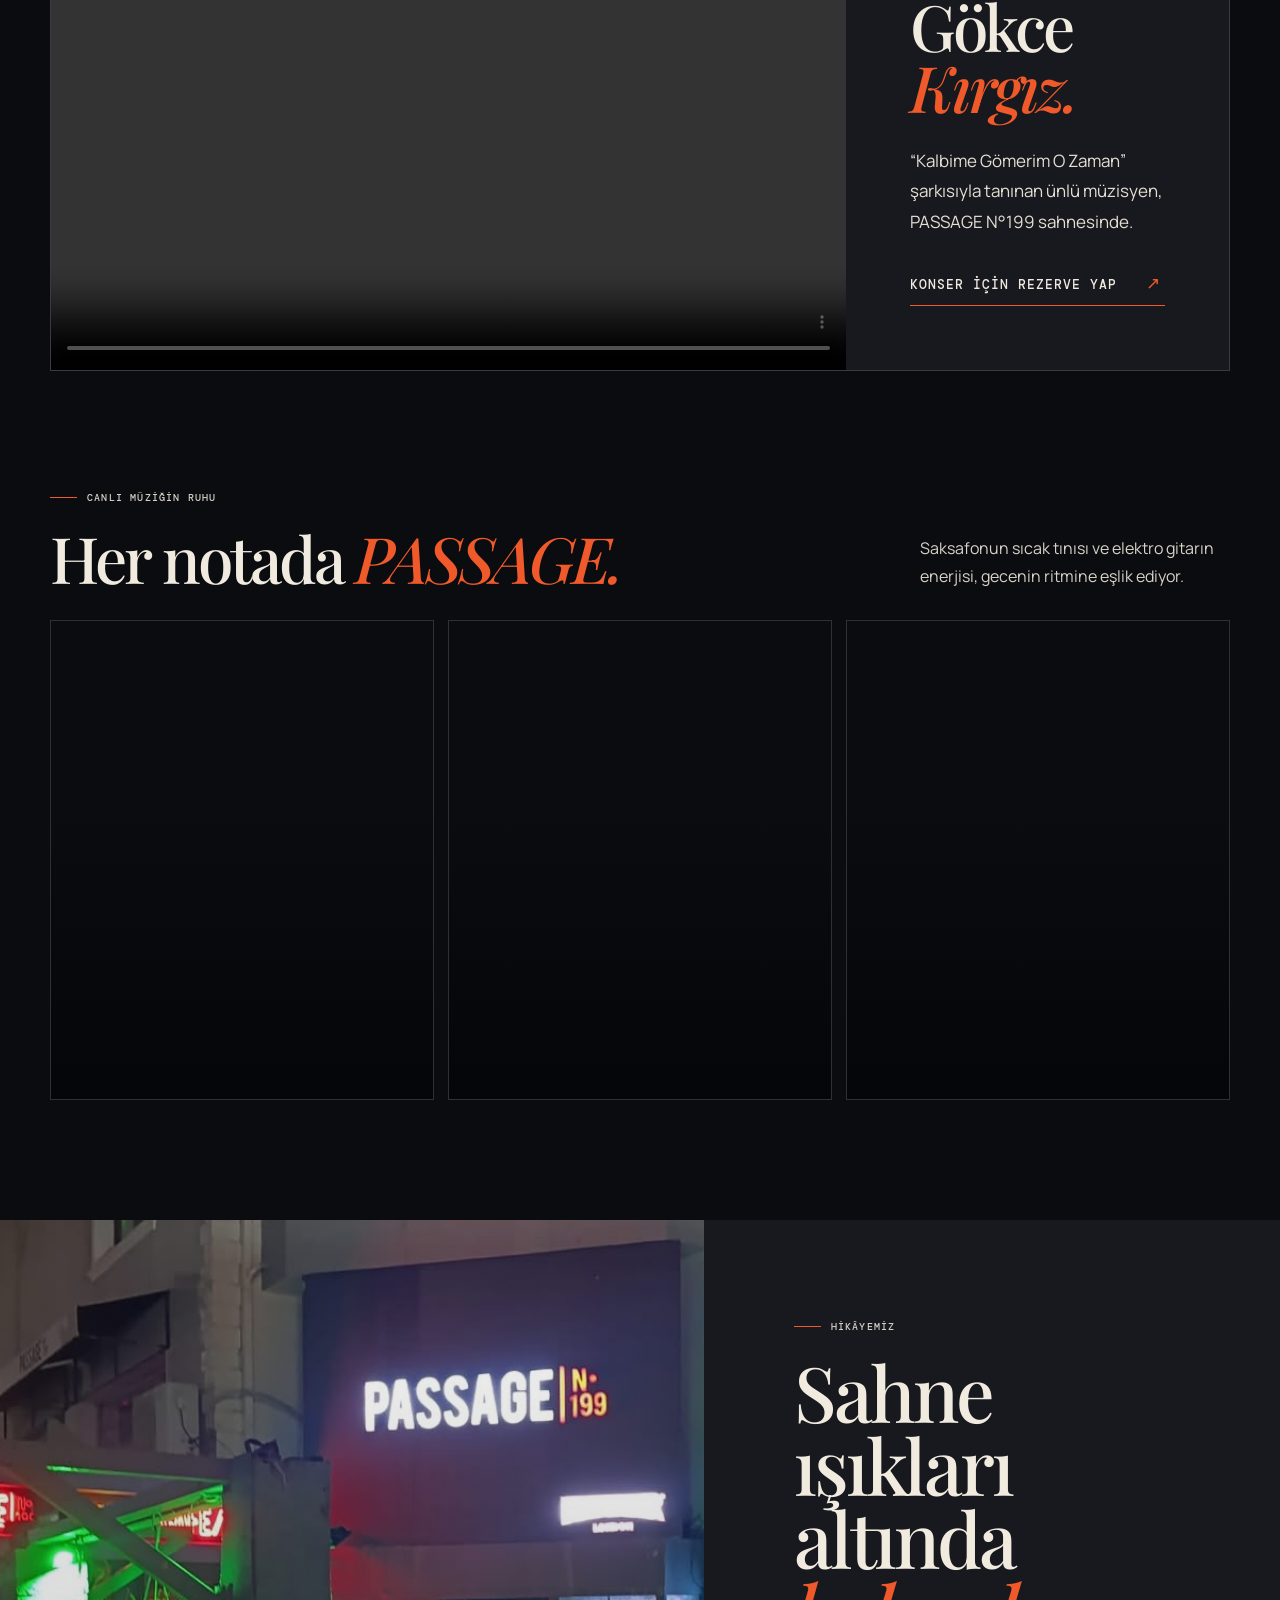
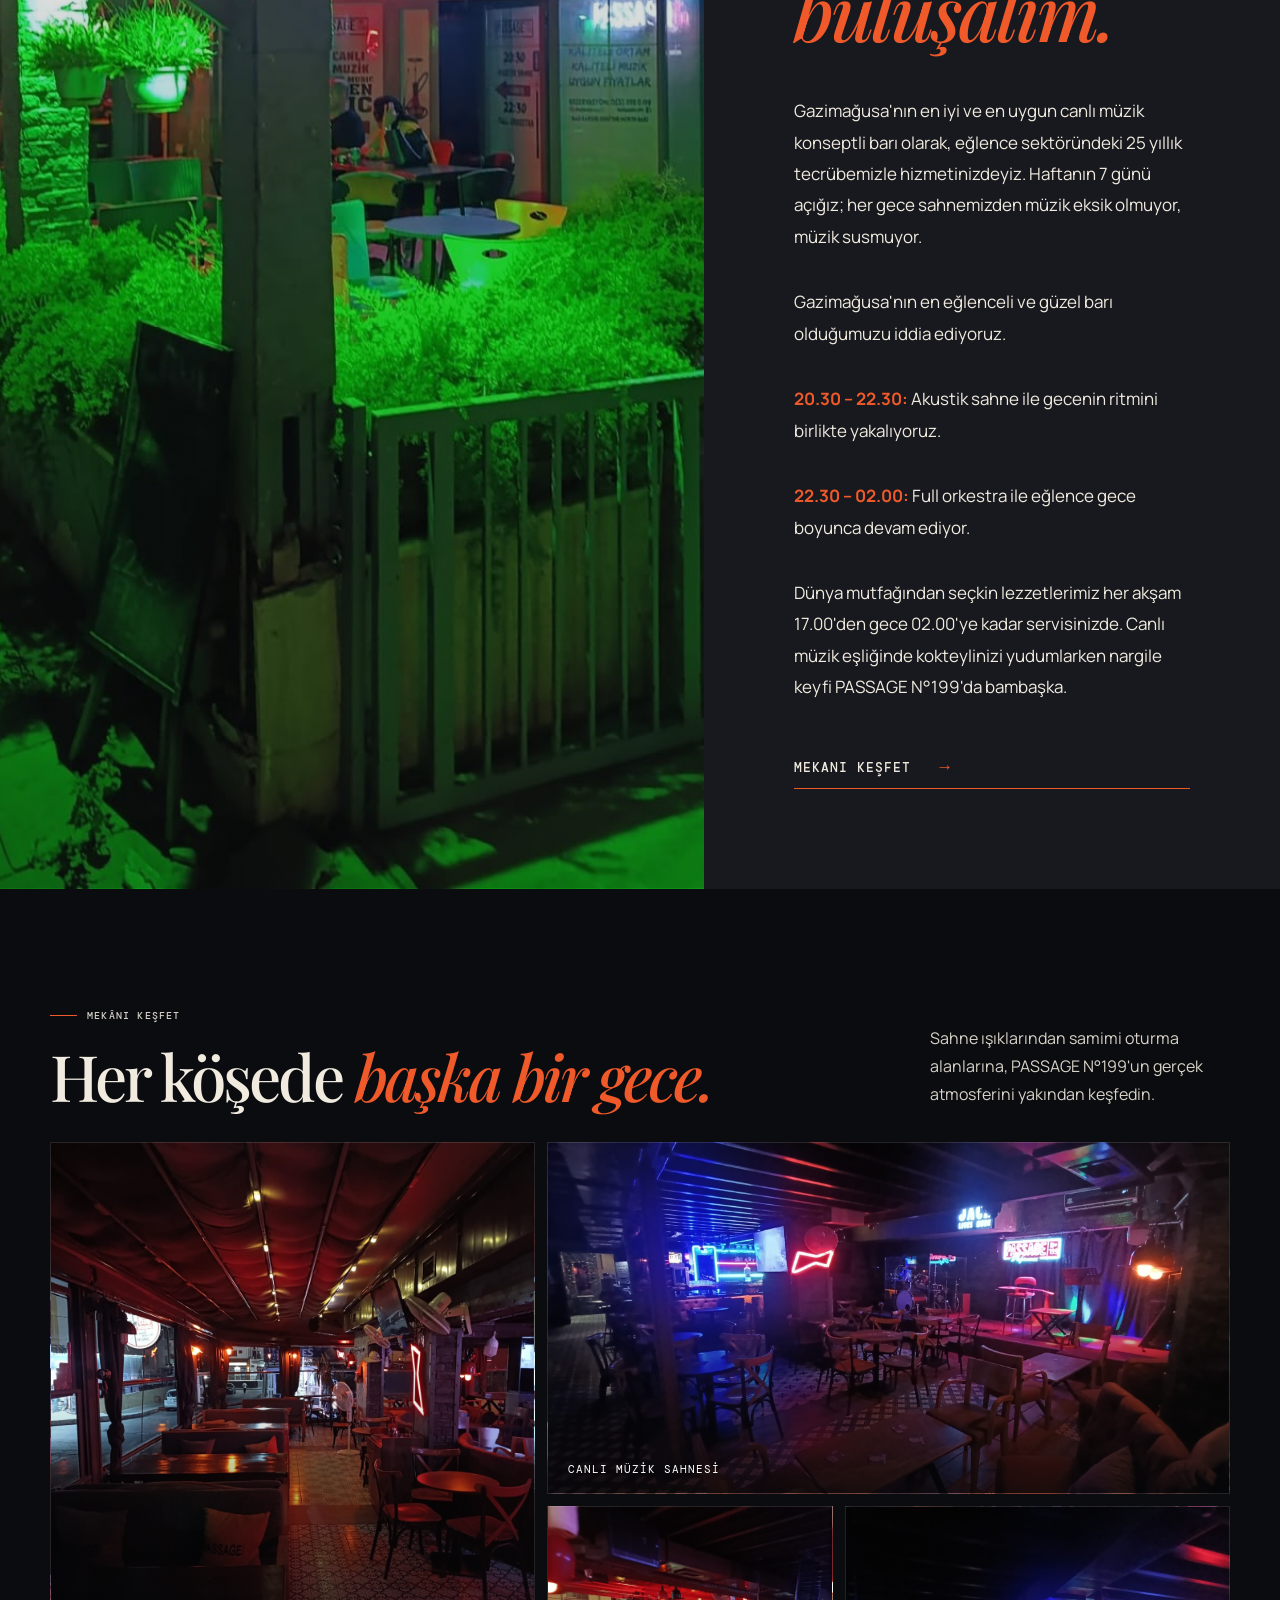
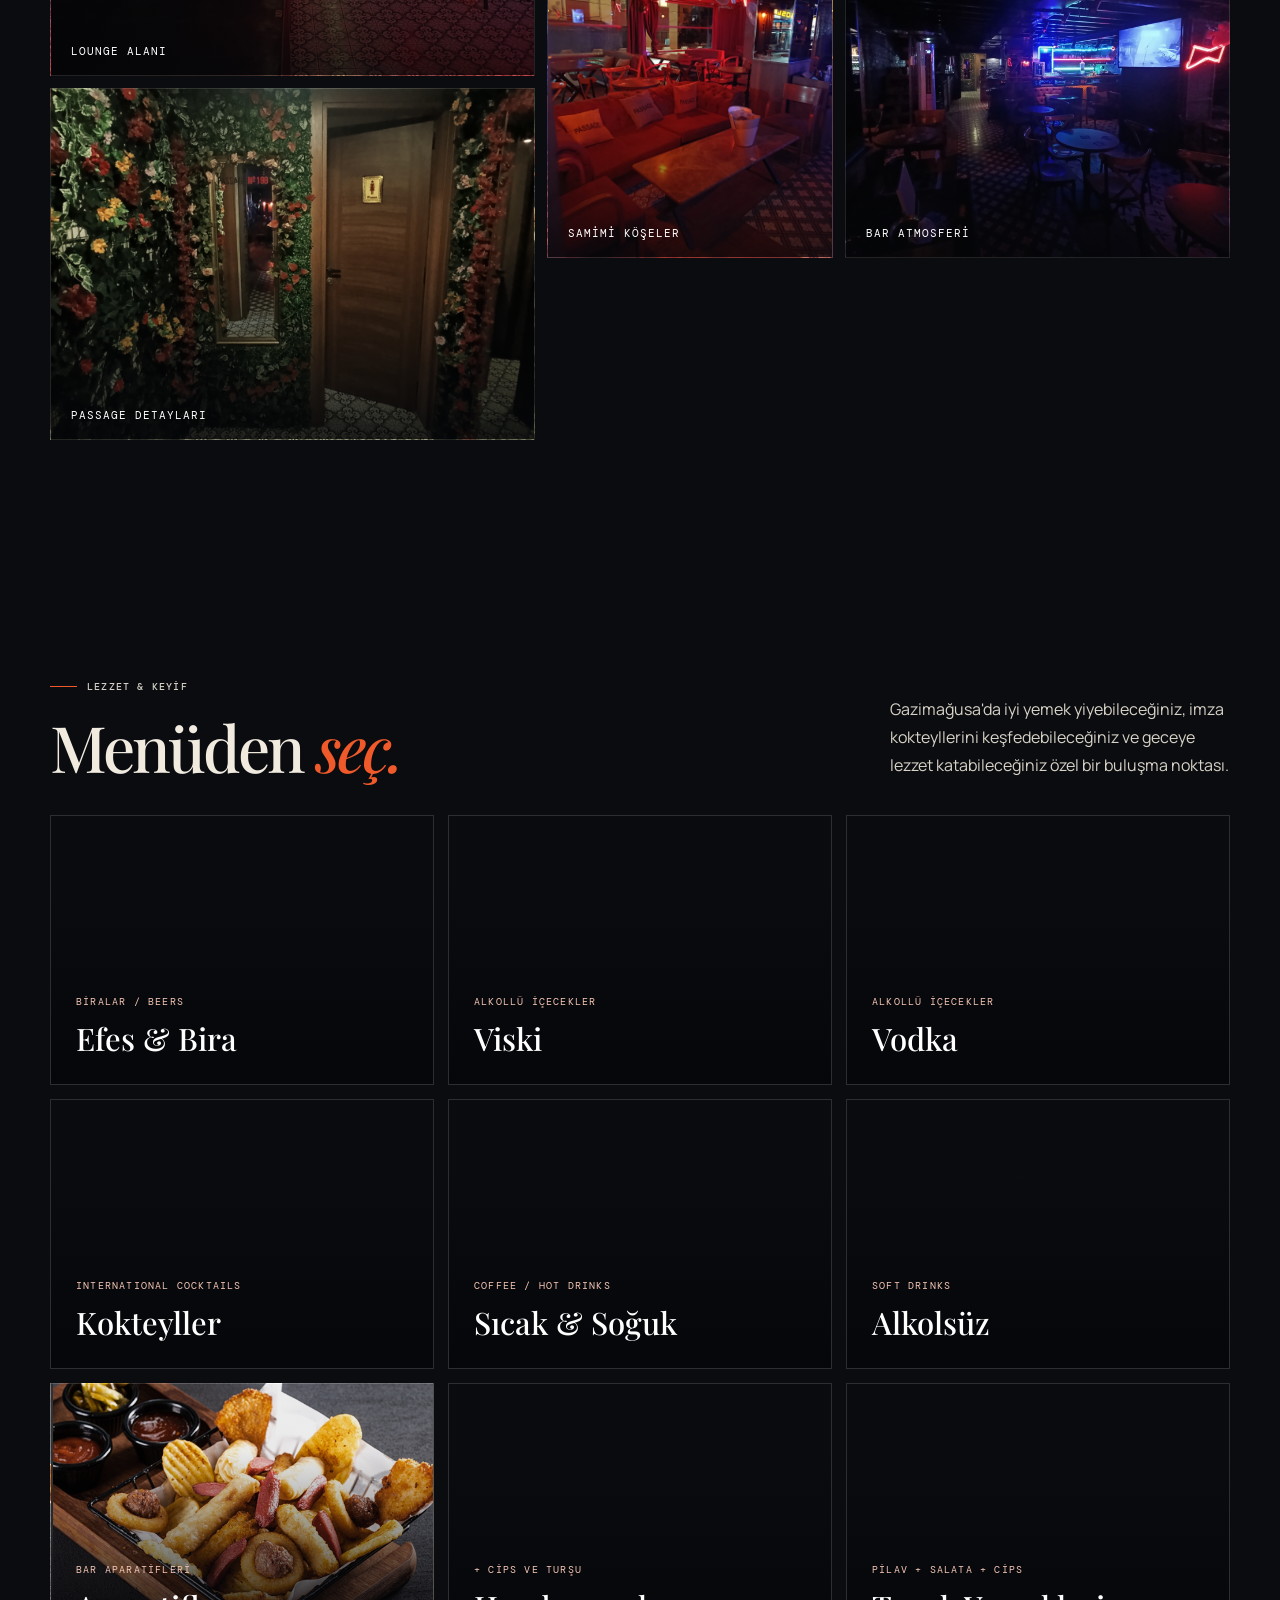
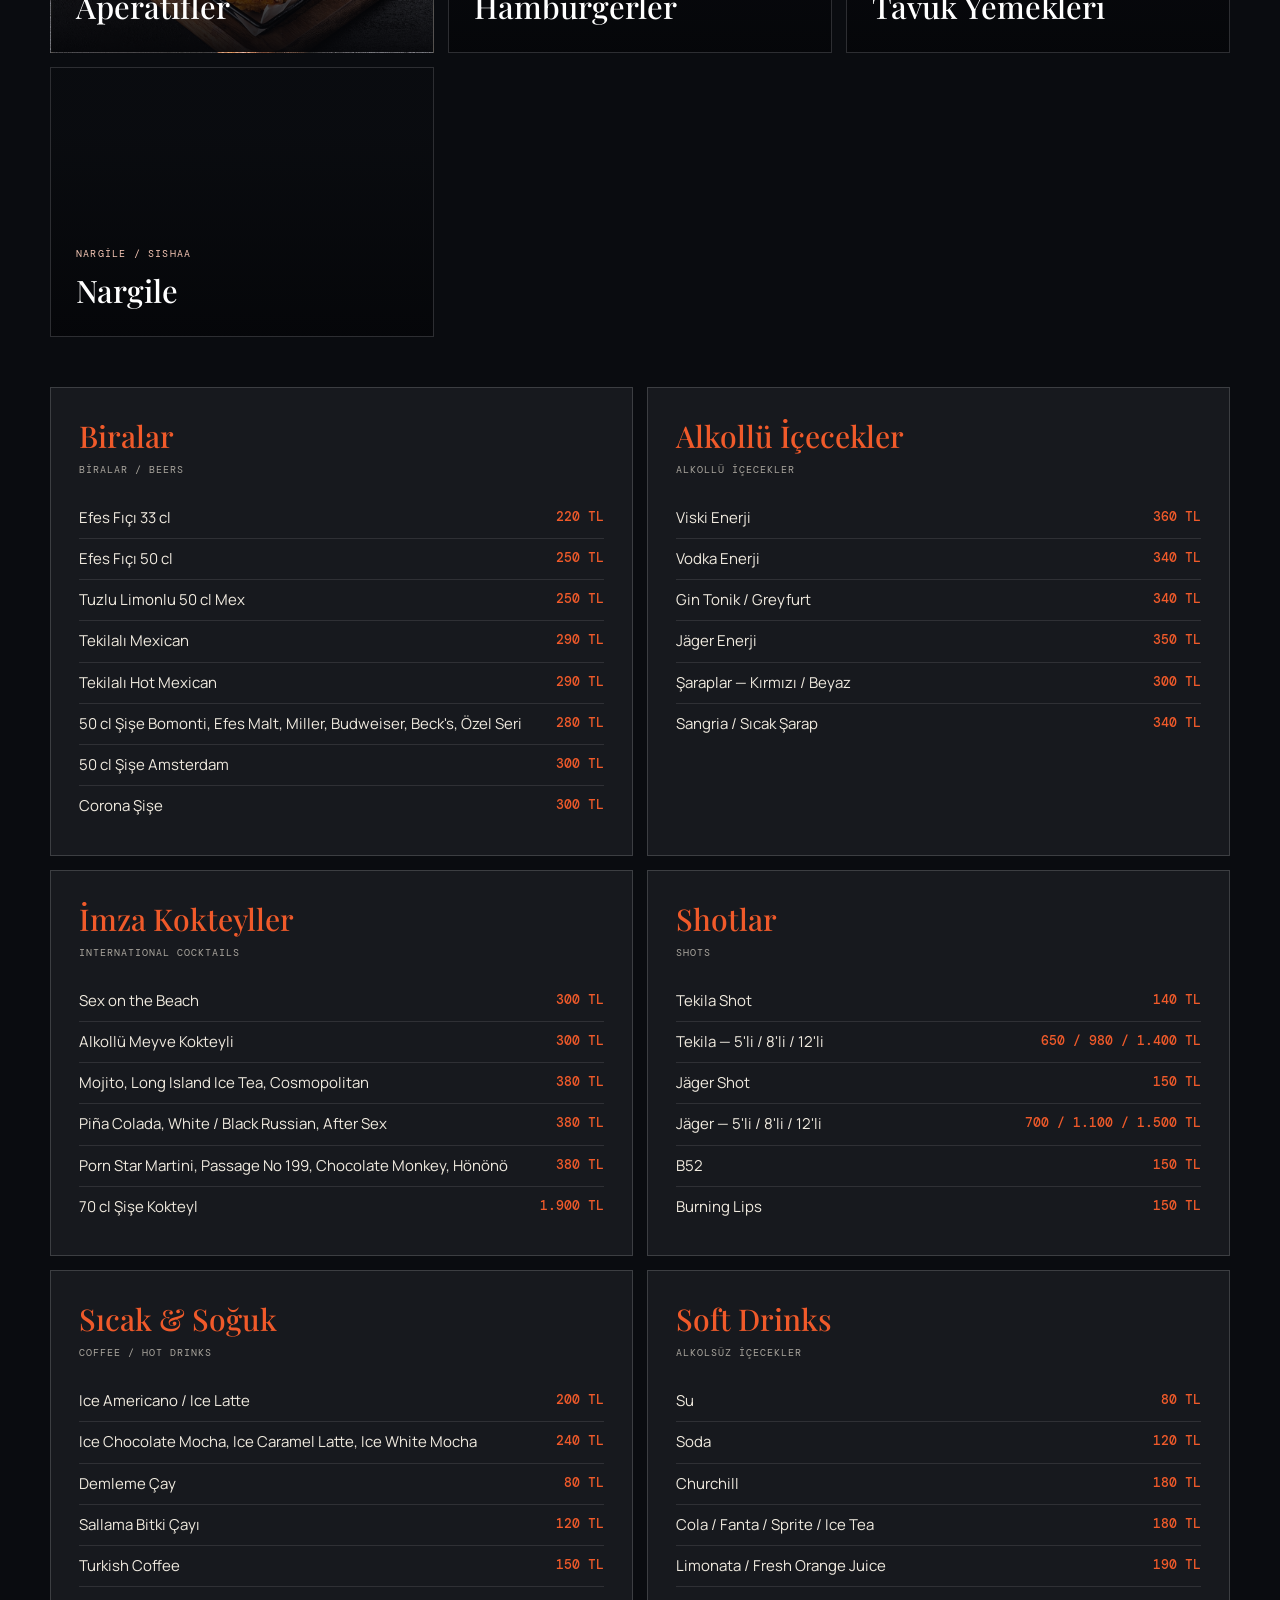
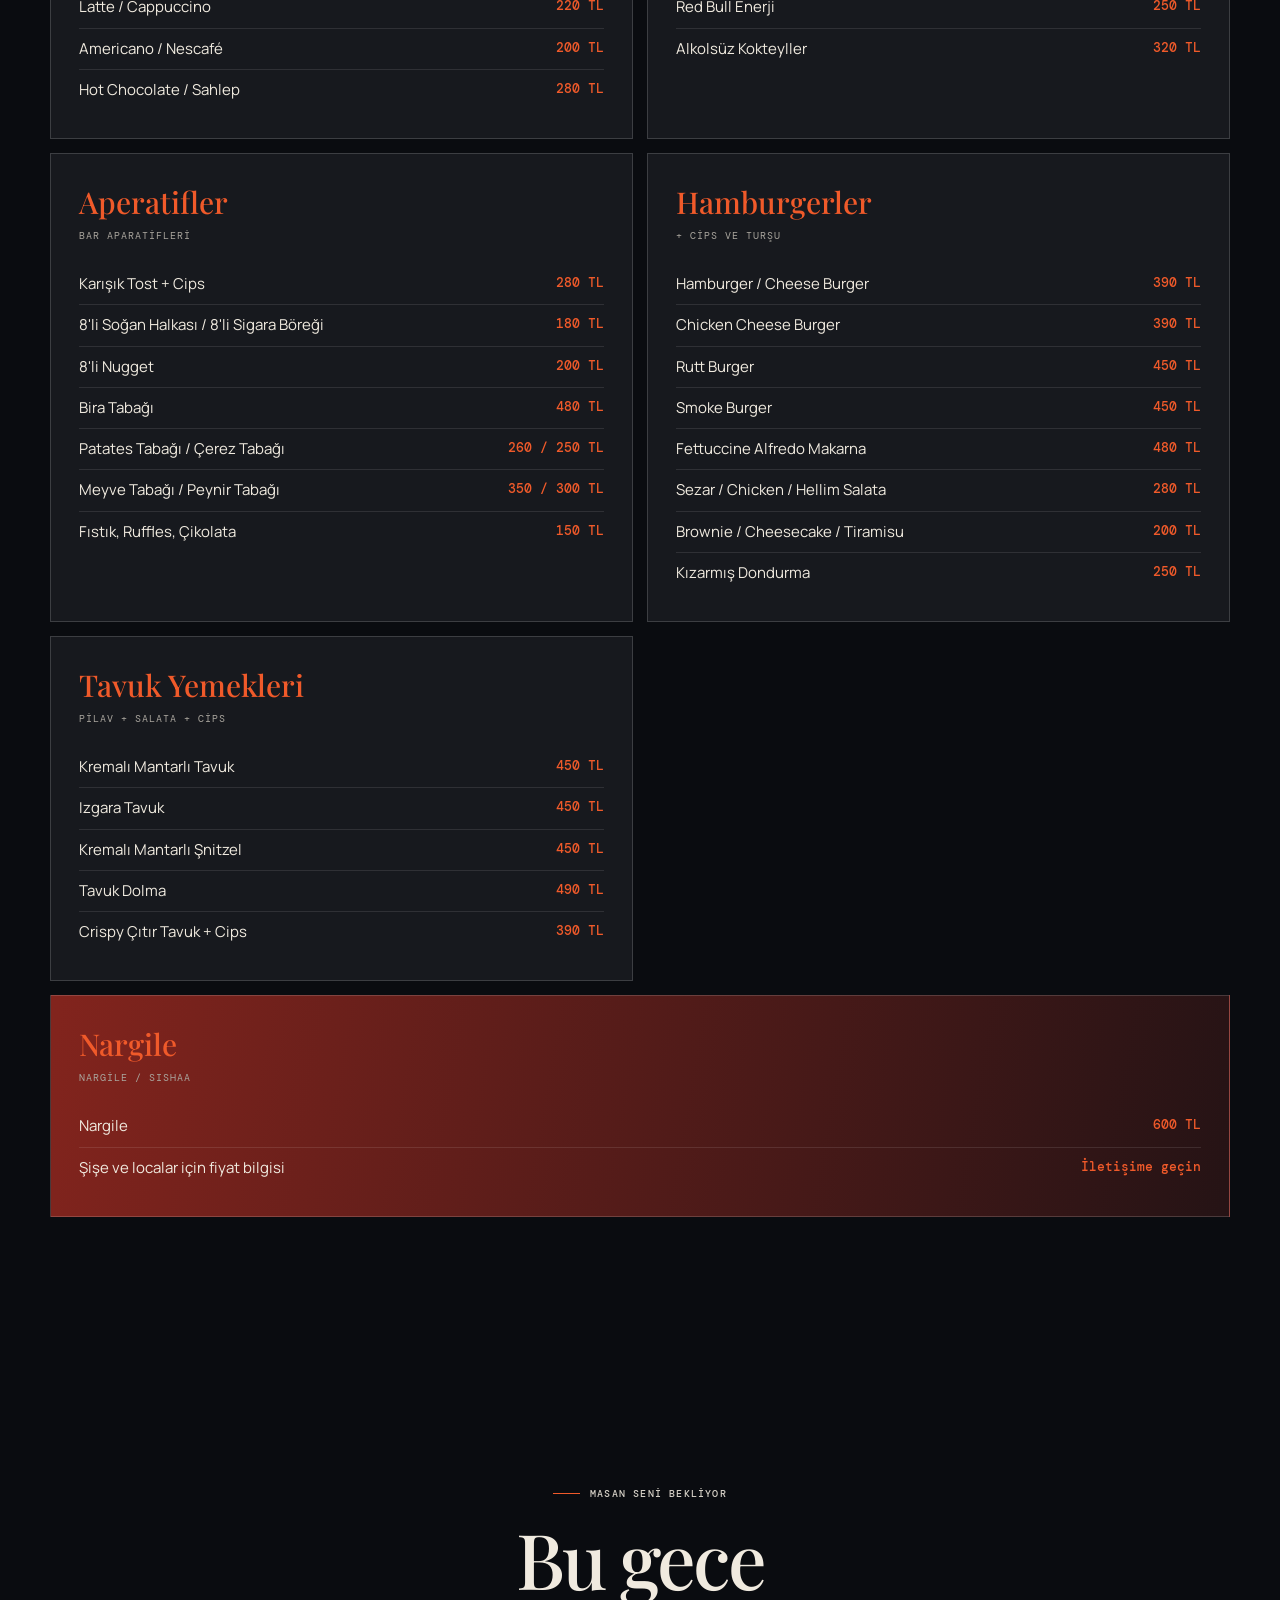
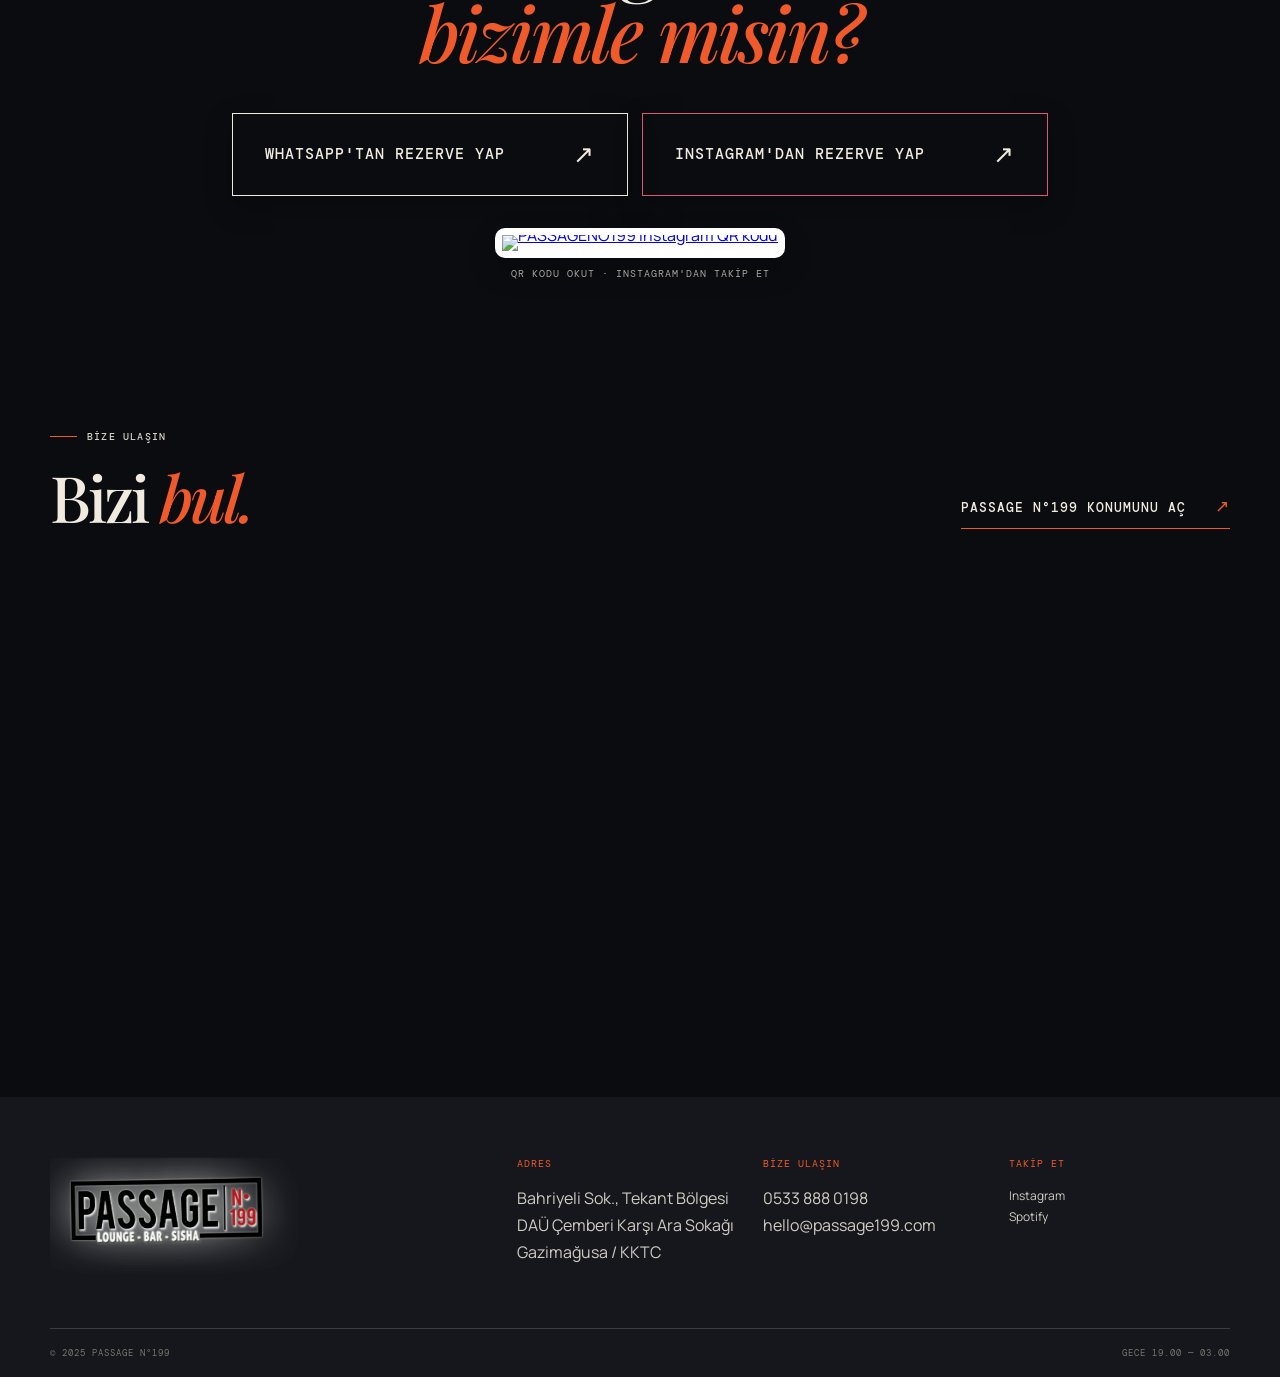
==== commit dc24f168: "Move Onur Koc concert to October 28" ====
--- a/index.html
+++ b/index.html
@@ -8,10 +8,10 @@
   <link rel="preconnect" href="https://fonts.googleapis.com" />
   <link rel="preconnect" href="https://fonts.gstatic.com" crossorigin />
   <link href="https://fonts.googleapis.com/css2?family=DM+Mono:wght@400;500&family=Manrope:wght@400;500;600;700&family=Playfair+Display:ital,wght@0,500;0,600;1,500;1,600&display=swap" rel="stylesheet" />
-  <link rel="stylesheet" href="style.css?v=20261012-6" />
-  <link rel="stylesheet" href="mobile.css?v=20261012-6" />
-  <link rel="stylesheet" href="special-events.css?v=20261012-6" />
-  <link rel="stylesheet" href="program-posters.css?v=20261012-6" />
+  <link rel="stylesheet" href="style.css?v=20261013-1" />
+  <link rel="stylesheet" href="mobile.css?v=20261013-1" />
+  <link rel="stylesheet" href="special-events.css?v=20261013-1" />
+  <link rel="stylesheet" href="program-posters.css?v=20261013-1" />
   <style>
     nav{gap:26px}nav a{font-size:12px;letter-spacing:1px;position:relative;padding:13px 2px;transition:color .25s ease}nav a:not(.nav-cta)::after{content:"";position:absolute;left:2px;bottom:7px;width:0;height:2px;background:var(--orange);transition:width .25s ease}nav a:not(.nav-cta):hover{color:var(--orange)}nav a:not(.nav-cta):hover::after{width:calc(100% - 4px)}.nav-cta{padding:14px 20px!important;border-color:var(--orange)!important;background:var(--orange);box-shadow:0 8px 22px rgba(240,90,42,.2);transition:background .25s ease,transform .25s ease,box-shadow .25s ease}.nav-cta:hover{background:#ff6b3b!important;color:#fff;transform:translateY(-2px);box-shadow:0 12px 28px rgba(240,90,42,.35)}.round-link{width:220px;font-size:12px;padding:15px 2px;transition:color .25s ease,border-color .25s ease}.round-link:hover{color:var(--orange);border-color:var(--orange)}.text-link{font-size:12px;font-weight:500;letter-spacing:1px;transition:color .25s ease}.text-link:hover{color:var(--orange)}.reservation-button{font-size:13px;font-weight:500;padding:20px 26px;gap:55px;box-shadow:0 10px 26px rgba(0,0,0,.25)}.reservation-button:hover{transform:translateY(-3px);box-shadow:0 14px 30px rgba(240,90,42,.3)}.show>a{width:48px;height:48px;border:1px solid rgba(255,255,255,.32);border-radius:50%;display:grid;place-items:center;font-size:22px;transition:background .2s ease,border-color .2s ease,transform .2s ease}.show>a:hover{background:var(--orange);border-color:var(--orange);transform:rotate(45deg)}@media(max-width:700px){nav a{font-size:13px}.nav-cta{padding:13px 16px!important}.round-link{width:205px}.reservation-button{font-size:12px}}
   </style>
@@ -316,7 +316,7 @@
       window.location.replace('/admin/set-password.html' + window.location.hash);
     }
   </script>
-  <script src="script.js?v=20261012-6"></script>
+  <script src="script.js?v=20261013-1"></script>
   <style>@media(max-width:700px){.hero-microphone{display:none}}</style>
 </body>
 </html>
